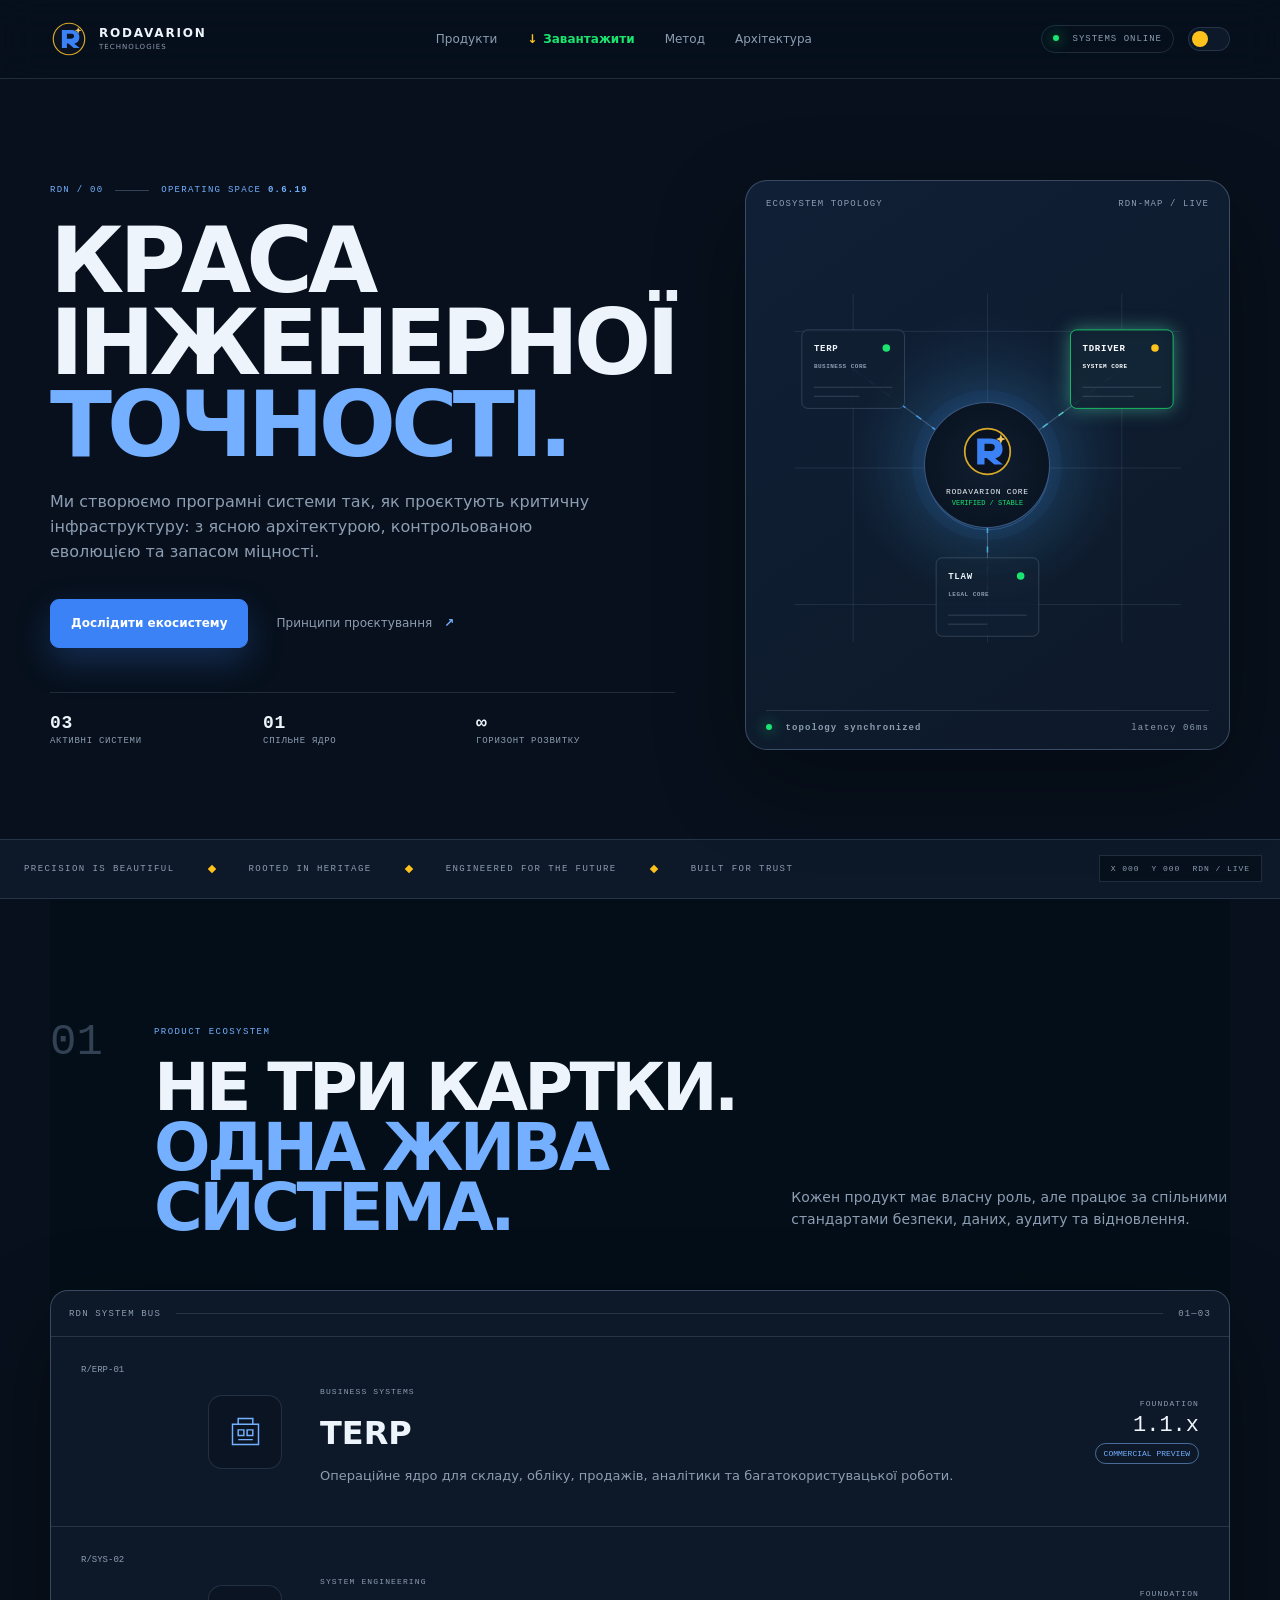
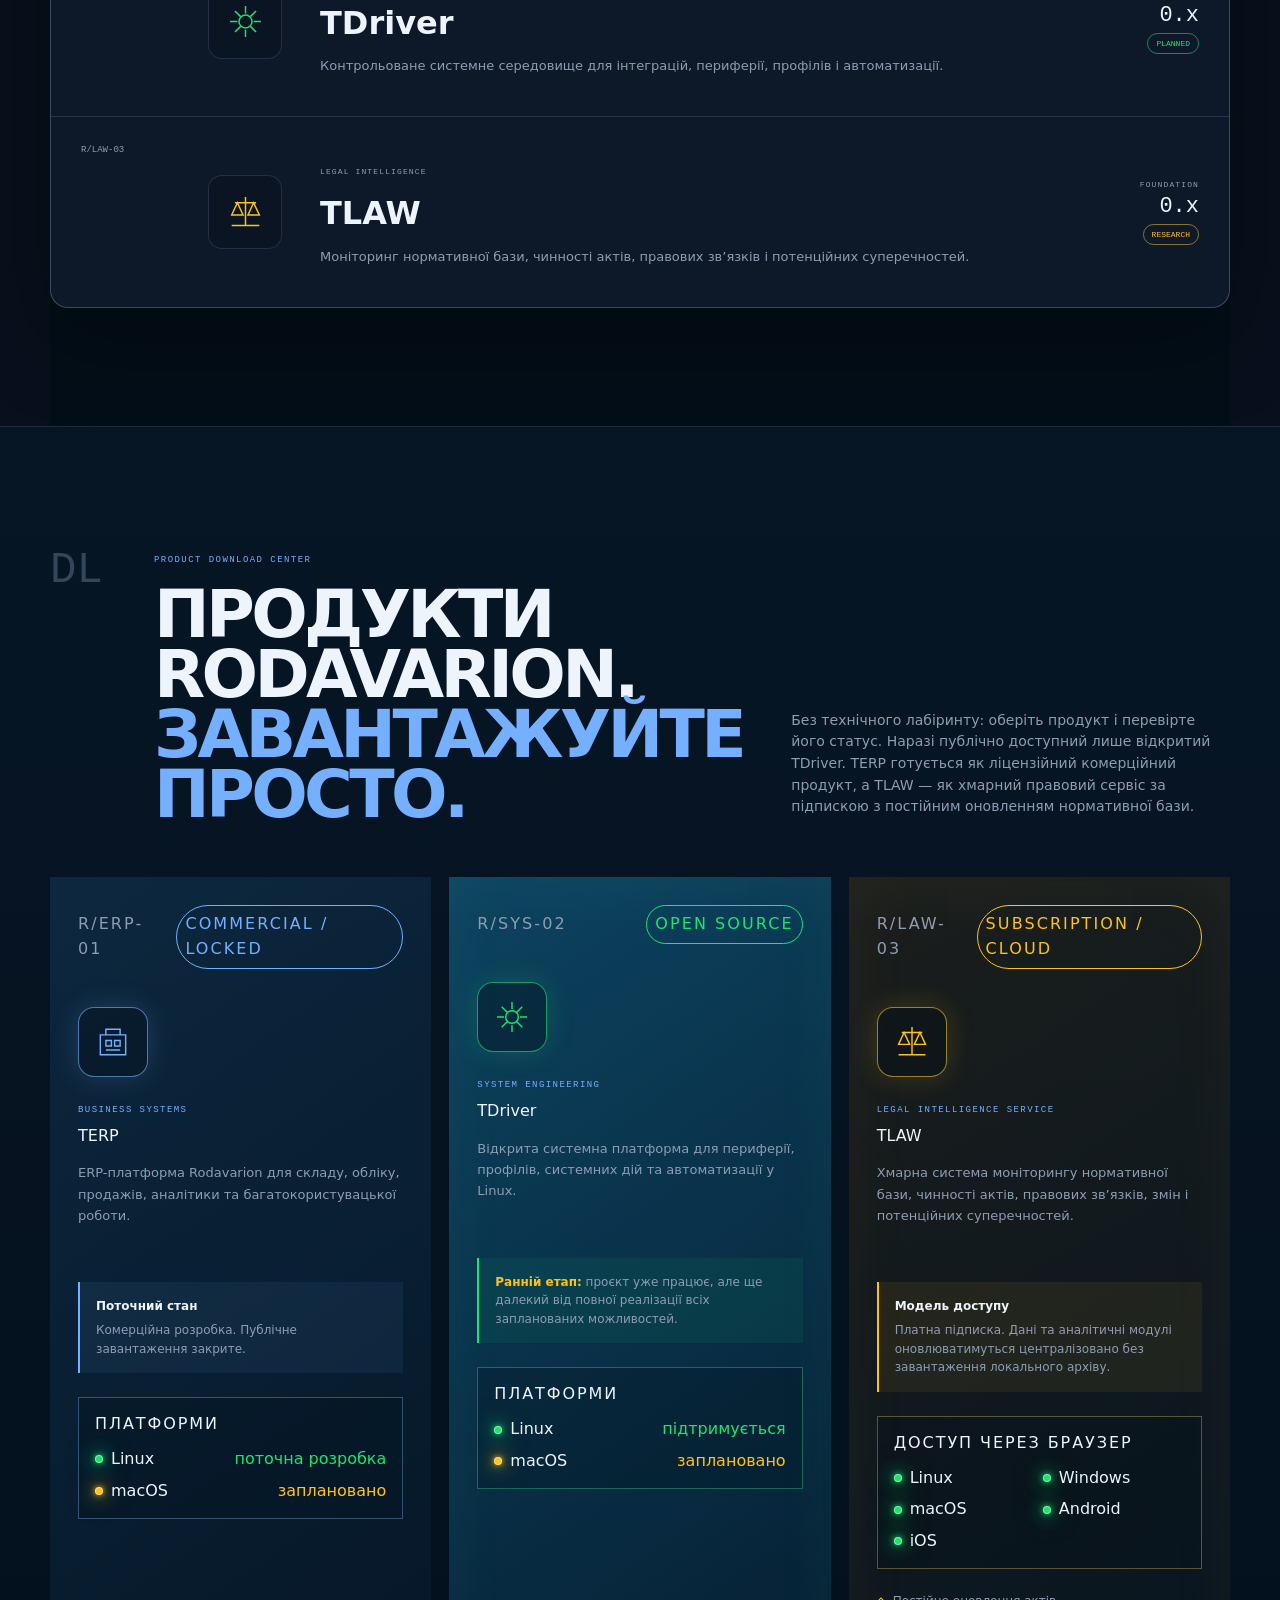
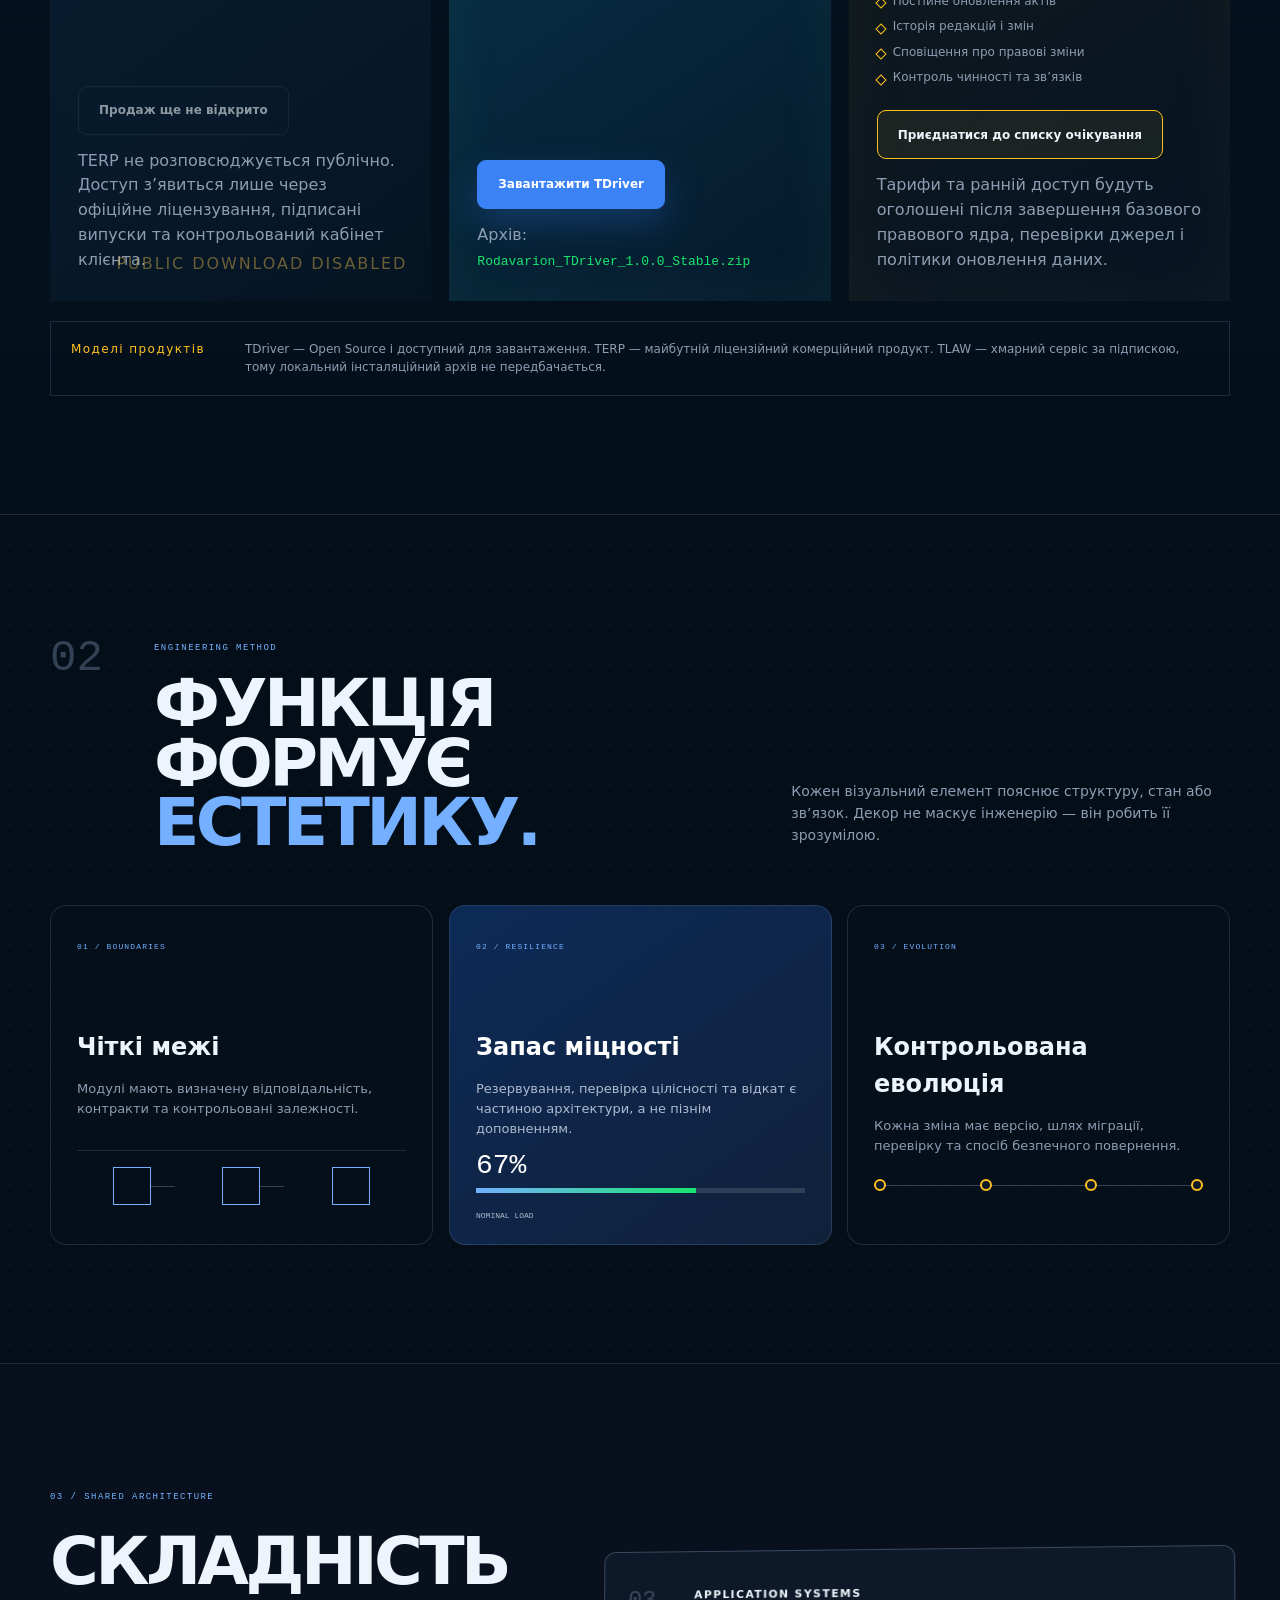
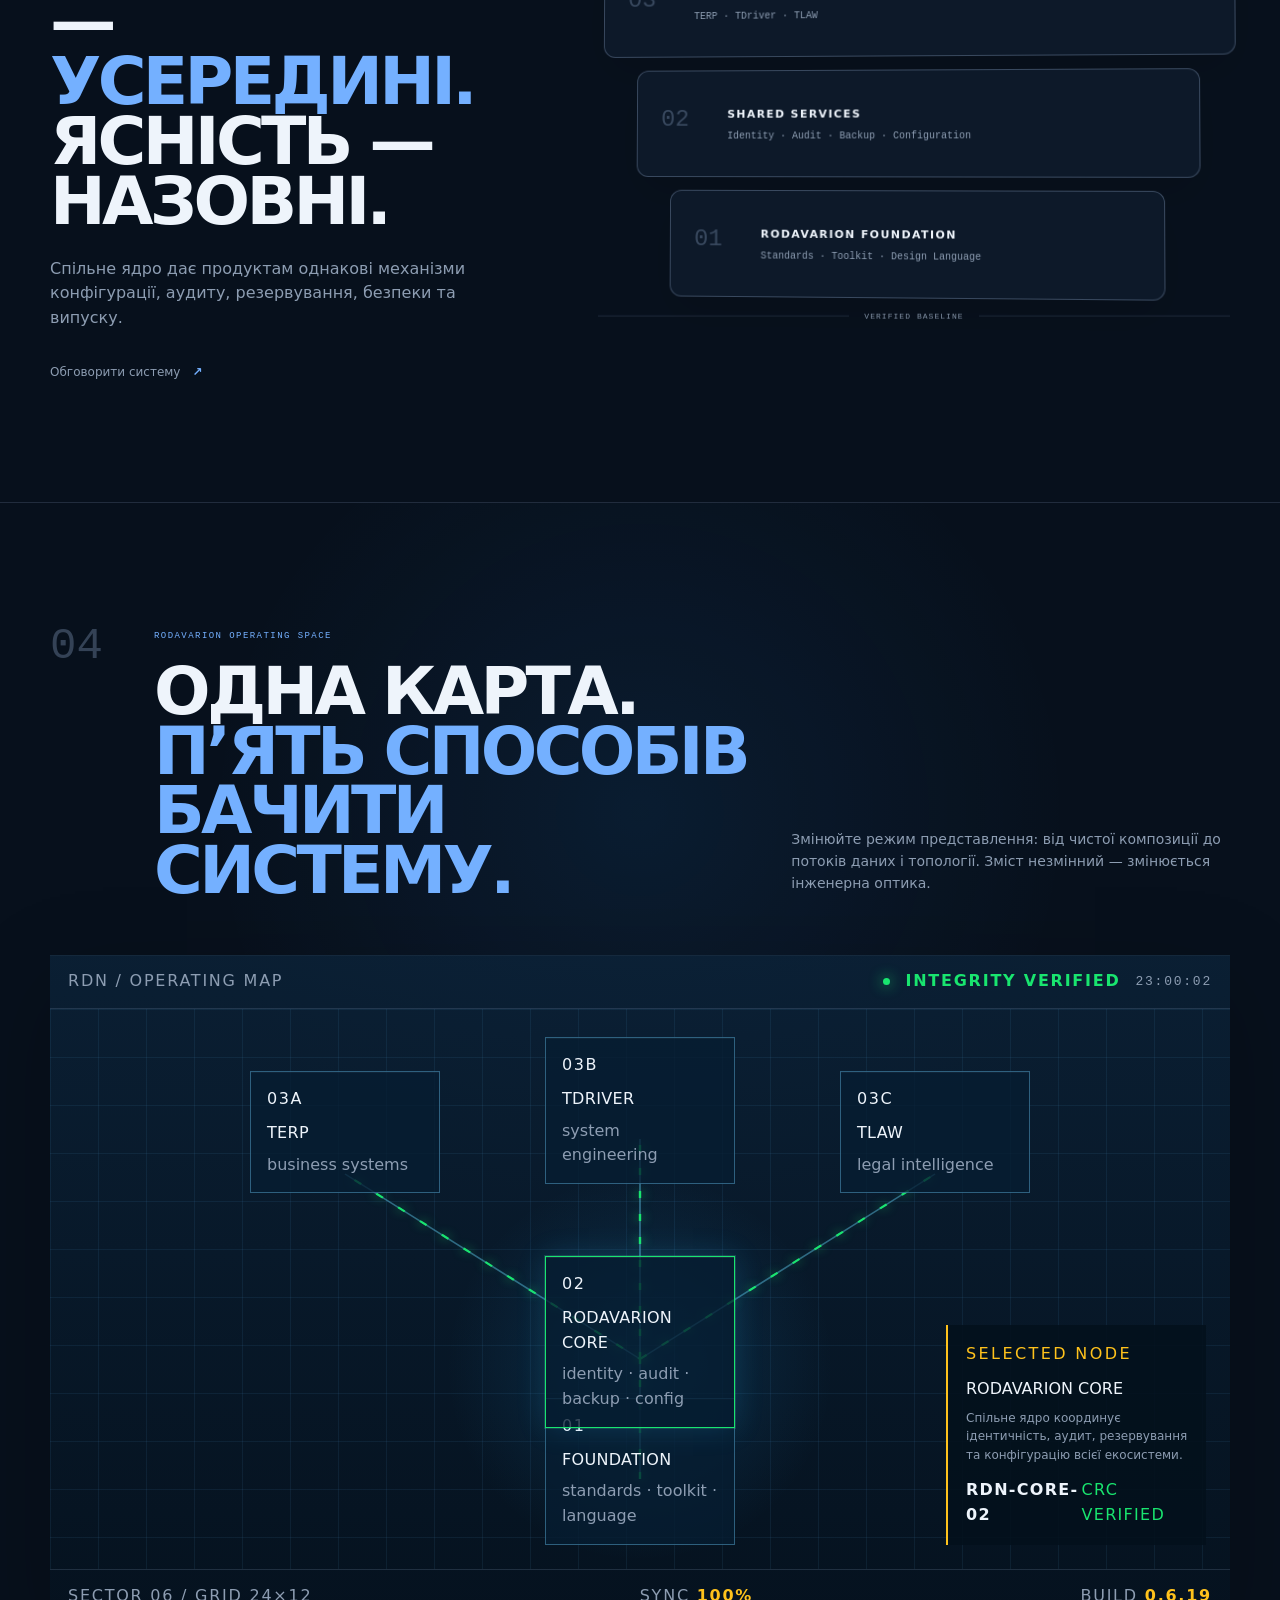
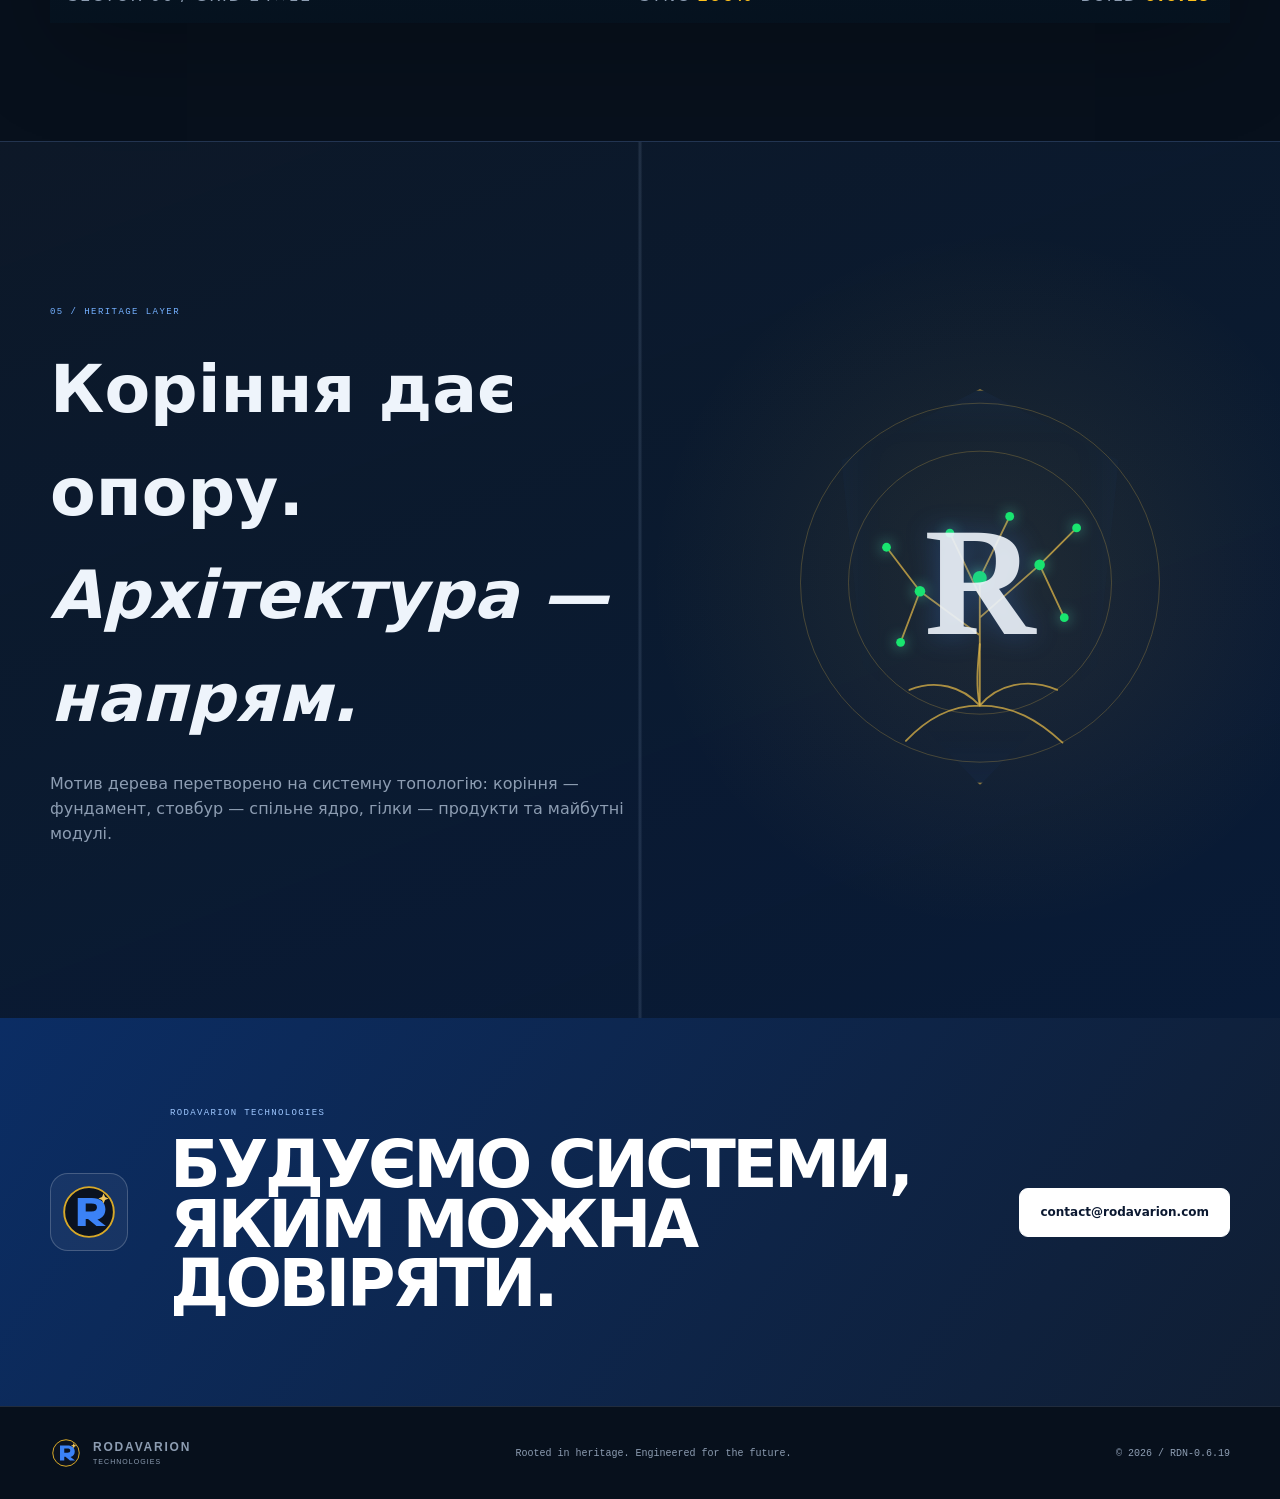
==== index.html @ 8b41ddfd "Website Foundation 0.6.19" ====
<!doctype html>
<html lang="uk" data-theme="dark" data-view="dataflow">
<head>
  <meta charset="utf-8">
  <meta name="viewport" content="width=device-width,initial-scale=1">
  <title>Rodavarion Technologies — краса інженерної точності</title>
  <meta name="description" content="Rodavarion Technologies проєктує довговічні програмні системи: TERP, TDriver і TLAW.">
  <meta name="theme-color" content="#07101c">
  <link rel="icon" type="image/svg+xml" href="/assets/brand/emblem.svg">
  <style>
    /* Критичний захист: сторінка не розсиплеться навіть до завантаження основного CSS. */
    html{background:#07101c;color:#eef4fb;font-family:system-ui,sans-serif}body{margin:0}.site-shell{width:min(1180px,calc(100% - 32px));margin:auto}img,svg{max-width:100%;height:auto}
  </style>
  <link rel="stylesheet" href="/assets/css/main.css?v=0.6.19">
</head>
<body>
<div class="boot-sequence" aria-hidden="true">
  <div class="boot-grid"></div>
  <div class="boot-core"><img src="/assets/brand/emblem.svg" alt=""><span>RODAVARION CORE</span><small>ASSEMBLING EXPERIENCE</small></div>
  <div class="boot-progress"><i></i></div>
  <div class="boot-log"><span>GRID</span><span>FOUNDATION</span><span>BUS</span><span>MODULES</span><span>VERIFIED</span></div>
</div>
<a class="skip" href="#content">До вмісту</a>
<div class="page-grid" aria-hidden="true"></div><canvas class="data-canvas" aria-hidden="true"></canvas><div class="coordinate-readout" aria-hidden="true"><span id="coord-x">X 000</span><span id="coord-y">Y 000</span><span>RDN / LIVE</span></div>
<div class="heritage-field" aria-hidden="true"><svg viewBox="0 0 1600 1200" preserveAspectRatio="xMidYMid slice"><g class="heritage-roots"><path d="M800 1080C760 980 700 920 620 860M800 1080C850 965 930 900 1040 840M800 1080C790 960 800 840 800 730M620 860C510 830 430 770 350 680M1040 840C1160 790 1240 720 1310 620M800 730C720 670 660 610 610 520M800 730C885 660 955 590 1010 490"/><path d="M610 520C520 480 440 405 390 315M610 520C600 430 620 350 680 270M1010 490C1080 430 1140 350 1180 255M1010 490C930 430 900 350 910 270"/></g><g class="heritage-nodes"><circle cx="800" cy="730" r="7"/><circle cx="620" cy="860" r="5"/><circle cx="1040" cy="840" r="5"/><circle cx="610" cy="520" r="5"/><circle cx="1010" cy="490" r="5"/><circle cx="390" cy="315" r="4"/><circle cx="680" cy="270" r="4"/><circle cx="1180" cy="255" r="4"/><circle cx="910" cy="270" r="4"/></g></svg></div>
<header class="topbar">
  <div class="site-shell nav-wrap">
    <a class="identity" href="#top" aria-label="Rodavarion Technologies">
      <img src="/assets/brand/emblem.svg" alt="">
      <span><b>RODAVARION</b><small>TECHNOLOGIES</small></span>
    </a>
    <nav aria-label="Основна навігація">
      <a href="#systems">Продукти</a><a class="nav-download" href="#downloads">Завантажити</a><a href="#method">Метод</a><a href="#architecture">Архітектура</a>
    </nav>
    <div class="nav-actions"><span class="status-pill"><i></i> SYSTEMS ONLINE</span><button class="theme-toggle" type="button" aria-label="Змінити тему"><span></span></button></div>
  </div>
</header>
<main id="content">
  <section class="hero site-shell" id="top">
    <div class="hero-copy reveal">
      <div class="kicker"><span>RDN / 00</span><i></i><span>OPERATING SPACE <b>0.6.19</b></span></div>
      <h1>Краса<br>інженерної<br><em>точності.</em></h1>
      <p>Ми створюємо програмні системи так, як проєктують критичну інфраструктуру: з ясною архітектурою, контрольованою еволюцією та запасом міцності.</p>
      <div class="hero-actions"><a class="btn btn-primary" href="#systems">Дослідити екосистему</a><a class="text-link" href="#method">Принципи проєктування <b>↗</b></a></div>
      <div class="hero-index"><span><b>03</b> активні системи</span><span><b>01</b> спільне ядро</span><span><b>∞</b> горизонт розвитку</span></div>
    </div>

    <div class="engineering-canvas reveal" aria-label="Інтерактивна схема екосистеми Rodavarion">
      <div class="canvas-head"><span>ECOSYSTEM TOPOLOGY</span><code>RDN-MAP / LIVE</code></div>
      <svg class="topology" viewBox="0 0 640 570" aria-hidden="true">
        <defs><linearGradient id="beam" x1="0" x2="1"><stop stop-color="#3b82f6"/><stop offset="1" stop-color="#55d6b0"/></linearGradient></defs>
        <g class="guides"><path d="M64 104H576M64 285H576M64 466H576M142 54V516M320 54V516M498 54V516"/></g>
        <g class="links"><path d="M320 285L142 154M320 285L498 154M320 285L320 456"/><path class="pulse" d="M142 154L320 285L498 154M320 285V456"/></g>
        <g class="module m-terp" data-system="TERP" transform="translate(74 102)"><rect width="136" height="104" rx="8"/><text x="16" y="28">TERP</text><text class="sub" x="16" y="50">BUSINESS CORE</text><circle cx="112" cy="24" r="5"/><path d="M16 76H120M16 88H76"/></g>
        <g class="module m-driver" data-system="TDRIVER" transform="translate(430 102)"><rect width="136" height="104" rx="8"/><text x="16" y="28">TDRIVER</text><text class="sub" x="16" y="50">SYSTEM CORE</text><circle cx="112" cy="24" r="5"/><path d="M16 76H120M16 88H84"/></g>
        <g class="module m-law" data-system="TLAW" transform="translate(252 404)"><rect width="136" height="104" rx="8"/><text x="16" y="28">TLAW</text><text class="sub" x="16" y="50">LEGAL CORE</text><circle cx="112" cy="24" r="5"/><path d="M16 76H120M16 88H68"/></g>
        <g class="core-ring" transform="translate(320 285)"><circle r="82"/><circle r="62"/><circle class="rotor" r="48" stroke-dasharray="7 10"/></g>
      </svg>
      <div class="canvas-core"><img src="/assets/brand/emblem.svg" alt=""><span>RODAVARION CORE</span><small>VERIFIED / STABLE</small></div>
      <div class="canvas-foot"><span><i></i> <b id="topology-state">topology synchronized</b></span><code id="latency-readout">latency 04ms</code></div><div class="signal-particles" aria-hidden="true"><i></i><i></i><i></i><i></i><i></i></div>
    </div>
  </section>

  <section class="marquee" aria-label="Принципи"><div><span>PRECISION IS BEAUTIFUL</span><i></i><span>ROOTED IN HERITAGE</span><i></i><span>ENGINEERED FOR THE FUTURE</span><i></i><span>BUILT FOR TRUST</span></div></section>

  <section class="systems site-shell section" id="systems">
    <div class="section-intro reveal"><div class="number">01</div><div><span class="label">PRODUCT ECOSYSTEM</span><h2>Не три картки.<br><em>Одна жива система.</em></h2></div><p>Кожен продукт має власну роль, але працює за спільними стандартами безпеки, даних, аудиту та відновлення.</p></div>
    <div class="system-board reveal">
      <div class="board-rail"><span>RDN SYSTEM BUS</span><i></i><code>01—03</code></div>
      <article class="system-row terp" data-system="TERP" data-target="#download-terp" tabindex="0" role="link" aria-label="Переглянути статус TERP"><div class="system-id">R/ERP-01</div><div class="system-icon"><svg viewBox="0 0 48 48"><path d="M8 15h32v25H8zM15 8h18v7H15zM15 22h7v7h-7zm11 0h7v7h-7zM15 34h18"/></svg></div><div class="system-copy"><span>BUSINESS SYSTEMS</span><h3>TERP</h3><p>Операційне ядро для складу, обліку, продажів, аналітики та багатокористувацької роботи.</p></div><div class="system-meta"><span>FOUNDATION</span><b>1.1.x</b><i>COMMERCIAL PREVIEW</i></div></article>
      <article class="system-row driver" data-system="TDRIVER" data-target="#download-tdriver" tabindex="0" role="link" aria-label="Відкрити сторінку завантаження TDriver"><div class="system-id">R/SYS-02</div><div class="system-icon"><svg viewBox="0 0 48 48"><circle cx="24" cy="24" r="8"/><path d="M24 5v9m0 20v9M5 24h9m20 0h9M11 11l7 7m12 12 7 7m0-26-7 7M18 30l-7 7"/></svg></div><div class="system-copy"><span>SYSTEM ENGINEERING</span><h3>TDriver</h3><p>Контрольоване системне середовище для інтеграцій, периферії, профілів і автоматизації.</p></div><div class="system-meta"><span>FOUNDATION</span><b>0.x</b><i>PLANNED</i></div></article>
      <article class="system-row law" data-system="TLAW" data-target="#download-tlaw" tabindex="0" role="link" aria-label="Відкрити інформацію про TLAW"><div class="system-id">R/LAW-03</div><div class="system-icon"><svg viewBox="0 0 48 48"><path d="M24 5v36M11 12h26M7 40h34M14 12 7 27h14zm20 0-7 15h14z"/></svg></div><div class="system-copy"><span>LEGAL INTELLIGENCE</span><h3>TLAW</h3><p>Моніторинг нормативної бази, чинності актів, правових зв’язків і потенційних суперечностей.</p></div><div class="system-meta"><span>FOUNDATION</span><b>0.x</b><i>RESEARCH</i></div></article>
    </div>
  </section>


  <section class="download-center section" id="downloads">
    <div class="site-shell">
      <div class="section-intro reveal"><div class="number">DL</div><div><span class="label">PRODUCT DOWNLOAD CENTER</span><h2>Продукти Rodavarion.<br><em>Завантажуйте просто.</em></h2></div><p>Без технічного лабіринту: оберіть продукт і перевірте його статус. Наразі публічно доступний лише відкритий TDriver. TERP готується як ліцензійний комерційний продукт, а TLAW — як хмарний правовий сервіс за підпискою з постійним оновленням нормативної бази.</p></div>
      <div class="download-grid">
        <article class="download-card terp-card reveal" id="download-terp">
          <div class="download-card-head"><span>R/ERP-01</span><i class="release-ready">COMMERCIAL / LOCKED</i></div>
          <div class="download-product-icon"><svg viewBox="0 0 48 48"><path d="M8 15h32v25H8zM15 8h18v7H15zM15 22h7v7h-7zm11 0h7v7h-7zM15 34h18"/></svg></div>
          <span class="label">BUSINESS SYSTEMS</span><h3>TERP</h3>
          <p>ERP-платформа Rodavarion для складу, обліку, продажів, аналітики та багатокористувацької роботи.</p>
          <div class="download-status"><b>Поточний стан</b><span>Комерційна розробка. Публічне завантаження закрите.</span></div>
          <div class="platform-matrix" aria-label="Платформи TERP"><b>Платформи</b><span class="platform-supported"><i></i>Linux <small>поточна розробка</small></span><span class="platform-planned"><i></i>macOS <small>заплановано</small></span></div>
          <button class="btn btn-secondary product-download is-disabled" type="button" disabled aria-disabled="true">Продаж ще не відкрито</button>
          <small>TERP не розповсюджується публічно. Доступ з’явиться лише через офіційне ліцензування, підписані випуски та контрольований кабінет клієнта.</small>
        </article>

        <article class="download-card driver-card featured reveal" id="download-tdriver">
          <div class="download-card-head"><span>R/SYS-02</span><i class="release-open">OPEN SOURCE</i></div>
          <div class="download-product-icon"><svg viewBox="0 0 48 48"><circle cx="24" cy="24" r="8"/><path d="M24 5v9m0 20v9M5 24h9m20 0h9M11 11l7 7m12 12 7 7m0-26-7 7M18 30l-7 7"/></svg></div>
          <span class="label">SYSTEM ENGINEERING</span><h3>TDriver</h3>
          <p>Відкрита системна платформа для периферії, профілів, системних дій та автоматизації у Linux.</p>
          <div class="download-warning"><strong>Ранній етап:</strong> проєкт уже працює, але ще далекий від повної реалізації всіх запланованих можливостей.</div>
          <div class="platform-matrix" aria-label="Платформи TDriver"><b>Платформи</b><span class="platform-supported"><i></i>Linux <small>підтримується</small></span><span class="platform-planned"><i></i>macOS <small>заплановано</small></span></div>
          <a class="btn btn-primary product-download" href="/downloads/Rodavarion_TDriver_1.0.0_Stable.zip" download>Завантажити TDriver</a>
          <small>Архів: <code>Rodavarion_TDriver_1.0.0_Stable.zip</code></small>
        </article>

        <article class="download-card law-card subscription-card reveal" id="download-tlaw">
          <div class="download-card-head"><span>R/LAW-03</span><i class="release-subscription">SUBSCRIPTION / CLOUD</i></div>
          <div class="download-product-icon"><svg viewBox="0 0 48 48"><path d="M24 5v36M11 12h26M7 40h34M14 12 7 27h14zm20 0-7 15h14z"/></svg></div>
          <span class="label">LEGAL INTELLIGENCE SERVICE</span><h3>TLAW</h3>
          <p>Хмарна система моніторингу нормативної бази, чинності актів, правових зв’язків, змін і потенційних суперечностей.</p>
          <div class="download-status"><b>Модель доступу</b><span>Платна підписка. Дані та аналітичні модулі оновлюватимуться централізовано без завантаження локального архіву.</span></div>
          <div class="platform-matrix platform-access" aria-label="Доступ до TLAW"><b>Доступ через браузер</b><span class="platform-supported"><i></i>Linux</span><span class="platform-supported"><i></i>Windows</span><span class="platform-supported"><i></i>macOS</span><span class="platform-supported"><i></i>Android</span><span class="platform-supported"><i></i>iOS</span></div>
          <div class="subscription-features"><span>Постійне оновлення актів</span><span>Історія редакцій і змін</span><span>Сповіщення про правові зміни</span><span>Контроль чинності та зв’язків</span></div>
          <a class="btn btn-secondary subscription-interest" href="mailto:contact@rodavarion.com?subject=TLAW%20Early%20Access">Приєднатися до списку очікування</a>
          <small>Тарифи та ранній доступ будуть оголошені після завершення базового правового ядра, перевірки джерел і політики оновлення даних.</small>
        </article>
      </div>
      <div class="download-footnote reveal"><b>Моделі продуктів</b><span>TDriver — Open Source і доступний для завантаження. TERP — майбутній ліцензійний комерційний продукт. TLAW — хмарний сервіс за підпискою, тому локальний інсталяційний архів не передбачається.</span></div>
    </div>
  </section>

  <section class="method section" id="method"><div class="site-shell">
    <div class="section-intro reveal"><div class="number">02</div><div><span class="label">ENGINEERING METHOD</span><h2>Функція формує<br><em>естетику.</em></h2></div><p>Кожен візуальний елемент пояснює структуру, стан або зв’язок. Декор не маскує інженерію — він робить її зрозумілою.</p></div>
    <div class="method-grid">
      <article class="method-card reveal"><span>01 / BOUNDARIES</span><h3>Чіткі межі</h3><p>Модулі мають визначену відповідальність, контракти та контрольовані залежності.</p><div class="mini-diagram boundaries"><i></i><i></i><i></i></div></article>
      <article class="method-card featured reveal"><span>02 / RESILIENCE</span><h3>Запас міцності</h3><p>Резервування, перевірка цілісності та відкат є частиною архітектури, а не пізнім доповненням.</p><div class="load-meter"><b>67%</b><span><i></i></span><small>NOMINAL LOAD</small></div></article>
      <article class="method-card reveal"><span>03 / EVOLUTION</span><h3>Контрольована еволюція</h3><p>Кожна зміна має версію, шлях міграції, перевірку та спосіб безпечного повернення.</p><div class="timeline"><i></i><i></i><i></i><i></i></div></article>
    </div>
  </div></section>

  <section class="architecture site-shell section" id="architecture">
    <div class="arch-copy reveal"><span class="label">03 / SHARED ARCHITECTURE</span><h2>Складність —<br><em>усередині.</em><br>Ясність — назовні.</h2><p>Спільне ядро дає продуктам однакові механізми конфігурації, аудиту, резервування, безпеки та випуску.</p><a class="text-link" href="#contact">Обговорити систему <b>↗</b></a></div>
    <div class="layer-stack reveal">
      <div class="layer l1"><span>03</span><b>APPLICATION SYSTEMS</b><small>TERP · TDriver · TLAW</small></div>
      <div class="layer l2"><span>02</span><b>SHARED SERVICES</b><small>Identity · Audit · Backup · Configuration</small></div>
      <div class="layer l3"><span>01</span><b>RODAVARION FOUNDATION</b><small>Standards · Toolkit · Design Language</small></div>
      <div class="foundation-line"><i></i><span>VERIFIED BASELINE</span><i></i></div>
    </div>
  </section>

  <section class="operating-space section" id="operating-space"><div class="site-shell">
    <div class="section-intro reveal"><div class="number">04</div><div><span class="label">RODAVARION OPERATING SPACE</span><h2>Одна карта.<br><em>П’ять способів бачити систему.</em></h2></div><p>Змінюйте режим представлення: від чистої композиції до потоків даних і топології. Зміст незмінний — змінюється інженерна оптика.</p></div>
    <div class="space-console reveal" data-active-system="CORE">
      <div class="console-head"><span>RDN / OPERATING MAP</span><div><i></i><b>INTEGRITY VERIFIED</b><code id="console-clock">00:00:00</code></div></div>
      <div class="space-map">
        <button class="space-node root-node" data-node="FOUNDATION"><span>01</span><b>FOUNDATION</b><small>standards · toolkit · language</small></button>
        <button class="space-node core-node is-selected" data-node="CORE"><span>02</span><b>RODAVARION CORE</b><small>identity · audit · backup · config</small></button>
        <button class="space-node product-node n-terp" data-node="TERP"><span>03A</span><b>TERP</b><small>business systems</small></button>
        <button class="space-node product-node n-driver" data-node="TDRIVER"><span>03B</span><b>TDRIVER</b><small>system engineering</small></button>
        <button class="space-node product-node n-law" data-node="TLAW"><span>03C</span><b>TLAW</b><small>legal intelligence</small></button>
        <svg class="space-links" viewBox="0 0 1000 560" preserveAspectRatio="none" aria-hidden="true"><path d="M500 470V350M500 350L250 165M500 350L500 130M500 350L750 165"/><path class="flow-line" d="M500 470V350L250 165M500 350L500 130M500 350L750 165"/></svg>
        <div class="map-inspector"><span>SELECTED NODE</span><h3 id="inspector-title">RODAVARION CORE</h3><p id="inspector-copy">Спільне ядро координує ідентичність, аудит, резервування та конфігурацію всієї екосистеми.</p><div><b id="inspector-code">RDN-CORE-02</b><i>CRC VERIFIED</i></div></div>
      </div>
      <div class="console-foot"><span>SECTOR 06 / GRID 24×12</span><span>SYNC <b id="sync-value">100%</b></span><span>BUILD <b>0.6.19</b></span></div>
    </div>
  </div></section>

  <section class="heritage-statement section"><div class="site-shell heritage-inner reveal"><div class="heritage-copy"><span class="label">05 / HERITAGE LAYER</span><h2>Коріння дає опору.<br><em>Архітектура — напрям.</em></h2><p>Мотив дерева перетворено на системну топологію: коріння — фундамент, стовбур — спільне ядро, гілки — продукти та майбутні модулі.</p></div><div class="heritage-emblem" aria-hidden="true"><div class="shield-outline"></div><svg viewBox="0 0 420 420"><g class="tree-lines"><path d="M210 350V205M210 270L142 220M210 250L278 190M210 225L176 154M210 205L244 135M142 220L104 170M142 220L120 278M278 190L320 148M278 190L306 250"/></g><g class="tree-nodes"><circle cx="210" cy="205" r="8"/><circle cx="142" cy="220" r="6"/><circle cx="278" cy="190" r="6"/><circle cx="176" cy="154" r="5"/><circle cx="244" cy="135" r="5"/><circle cx="104" cy="170" r="5"/><circle cx="320" cy="148" r="5"/><circle cx="120" cy="278" r="5"/><circle cx="306" cy="250" r="5"/></g><g class="tree-roots"><path d="M210 350C190 328 160 320 130 332M210 350C230 326 264 318 298 332M210 350C205 325 208 302 210 280M210 350C176 350 150 365 126 390M210 350C248 350 276 366 304 392"/></g></svg><div class="heritage-r">R</div></div></div></section>

  <section class="contact" id="contact"><div class="site-shell contact-inner reveal">
    <div class="contact-mark"><img src="/assets/brand/emblem.svg" alt=""></div>
    <div><span>RODAVARION TECHNOLOGIES</span><h2>Будуємо системи,<br>яким можна довіряти.</h2></div>
    <a class="btn btn-light" href="mailto:contact@rodavarion.com">contact@rodavarion.com</a>
  </div></section>
</main>
<footer><div class="site-shell footer-inner"><div class="identity"><img src="/assets/brand/emblem.svg" alt=""><span><b>RODAVARION</b><small>TECHNOLOGIES</small></span></div><p>Rooted in heritage. Engineered for the future.</p><span>© 2026 / RDN-0.6.19</span></div></footer>
  <script defer src="/assets/js/main.js?v=0.6.19"></script>
</body>
</html>
---- assets/css/main.css ----
:root{--bg:#07101c;--bg2:#0a1422;--surface:#0d1929;--surface2:#111f31;--text:#eef4fb;--muted:#8d9db2;--line:rgba(150,174,207,.18);--line2:rgba(150,174,207,.32);--blue:#3b82f6;--blue2:#74b0ff;--gold:#ffc21c;--mint:#19e56f;--danger:#ff8b79;--shadow:0 30px 90px rgba(0,0,0,.33);--shell:min(1180px,calc(100% - 40px));--radius:18px;color-scheme:dark;font-family:Inter,Manrope,ui-sans-serif,system-ui,-apple-system,"Segoe UI",sans-serif}
html[data-theme=light]{--bg:#f3f6fa;--bg2:#eaf0f6;--surface:#fff;--surface2:#eef3f8;--text:#0b1524;--muted:#5e6d80;--line:rgba(23,48,80,.14);--line2:rgba(23,48,80,.28);--shadow:0 28px 80px rgba(30,52,80,.14);color-scheme:light}
*{box-sizing:border-box}html{scroll-behavior:smooth}body{margin:0;background:var(--bg);color:var(--text);line-height:1.55;overflow-x:hidden}a{color:inherit;text-decoration:none}button{font:inherit}.site-shell{width:var(--shell);margin-inline:auto}.skip{position:fixed;left:14px;top:-70px;z-index:1000;background:var(--gold);color:#111;padding:10px 14px;border-radius:8px}.skip:focus{top:14px}.page-grid{position:fixed;inset:0;z-index:-2;pointer-events:none;background-image:linear-gradient(var(--line) 1px,transparent 1px),linear-gradient(90deg,var(--line) 1px,transparent 1px);background-size:64px 64px;opacity:.16;mask-image:linear-gradient(to bottom,#000 0%,transparent 88%)}body:after{content:"";position:fixed;z-index:-1;width:760px;height:760px;right:-280px;top:-300px;border-radius:50%;background:radial-gradient(circle,rgba(59,130,246,.19),transparent 66%);pointer-events:none}
.topbar{position:sticky;top:0;z-index:50;border-bottom:1px solid var(--line);background:color-mix(in srgb,var(--bg) 82%,transparent);backdrop-filter:blur(18px)}.nav-wrap{height:78px;display:flex;align-items:center;justify-content:space-between;gap:24px}.identity{display:flex;align-items:center;gap:11px}.identity img{width:38px;height:38px}.identity b,.identity small{display:block;line-height:1;letter-spacing:.15em}.identity b{font-size:12px}.identity small{font-size:7px;color:var(--muted);margin-top:5px}.nav-wrap nav{display:flex;gap:30px;font-size:12px;color:var(--muted)}.nav-wrap nav a{position:relative}.nav-wrap nav a:after{content:"";position:absolute;left:0;right:100%;bottom:-8px;height:1px;background:var(--blue2);transition:.2s}.nav-wrap nav a:hover{color:var(--text)}.nav-wrap nav a:hover:after{right:0}.nav-actions{display:flex;align-items:center;gap:14px}.status-pill{font:9px ui-monospace,monospace;letter-spacing:.11em;color:var(--muted);border:1px solid var(--line);padding:8px 11px;border-radius:999px}.status-pill i,.canvas-foot i{display:inline-block;width:6px;height:6px;border-radius:50%;background:var(--mint);box-shadow:0 0 14px var(--mint);margin-right:7px}.theme-toggle{width:42px;height:24px;border:1px solid var(--line);border-radius:99px;background:var(--surface);padding:3px;cursor:pointer}.theme-toggle span{display:block;width:16px;height:16px;border-radius:50%;background:var(--gold);transition:.25s}html[data-theme=light] .theme-toggle span{transform:translateX(18px);background:var(--blue)}
.hero{min-height:760px;display:grid;grid-template-columns:.9fr 1.1fr;gap:70px;align-items:center;padding:88px 0 76px}.kicker{display:flex;align-items:center;gap:12px;font:9px ui-monospace,monospace;letter-spacing:.14em;color:var(--blue2)}.kicker i{width:34px;height:1px;background:var(--line2)}.hero h1,.section-intro h2,.arch-copy h2,.contact h2{font-family:"Arial Narrow",Inter,system-ui,sans-serif;text-transform:uppercase;font-weight:800;letter-spacing:-.055em;line-height:.9;margin:25px 0}.hero h1{font-size:clamp(58px,7.1vw,96px)}.hero h1 em,.section-intro h2 em,.arch-copy h2 em{font-style:normal;color:var(--blue2)}.hero-copy>p{font-size:16px;color:var(--muted);max-width:570px}.hero-actions{display:flex;align-items:center;gap:28px;margin:34px 0 44px}.btn{display:inline-flex;min-height:49px;align-items:center;justify-content:center;padding:0 20px;border-radius:9px;font-size:12px;font-weight:750;border:1px solid var(--line);transition:.2s}.btn:hover{transform:translateY(-2px)}.btn-primary{background:var(--blue);border-color:var(--blue);color:#fff;box-shadow:0 14px 35px rgba(59,130,246,.25)}.text-link{font-size:12px;color:var(--muted)}.text-link b{color:var(--blue2);margin-left:8px}.text-link:hover{color:var(--text)}.hero-index{display:grid;grid-template-columns:repeat(3,1fr);border-top:1px solid var(--line);padding-top:20px;gap:14px}.hero-index span{font:9px ui-monospace,monospace;letter-spacing:.08em;color:var(--muted);text-transform:uppercase}.hero-index b{display:block;color:var(--text);font-size:18px;margin-bottom:3px}
.engineering-canvas{height:570px;position:relative;border:1px solid var(--line2);border-radius:22px;background:linear-gradient(145deg,color-mix(in srgb,var(--surface) 94%,var(--blue) 6%),var(--surface));overflow:hidden;box-shadow:var(--shadow)}.engineering-canvas:before{content:"";position:absolute;inset:0;background:radial-gradient(circle at 50% 48%,rgba(59,130,246,.14),transparent 38%)}.canvas-head,.canvas-foot{position:absolute;z-index:4;left:20px;right:20px;display:flex;justify-content:space-between;align-items:center;font:9px ui-monospace,monospace;letter-spacing:.12em;color:var(--muted)}.canvas-head{top:18px}.canvas-foot{bottom:16px;border-top:1px solid var(--line);padding-top:12px}.topology{position:absolute;inset:42px 0 36px;width:100%;height:calc(100% - 78px)}.guides{fill:none;stroke:var(--line);stroke-width:1}.links{fill:none;stroke:var(--line2);stroke-width:1.5}.links .pulse{stroke:url(#beam);stroke-width:2;stroke-dasharray:8 18;animation:dash 9s linear infinite}.module rect{fill:color-mix(in srgb,var(--surface2) 92%,transparent);stroke:var(--line2)}.module text{fill:var(--text);font:bold 12px ui-monospace,monospace;letter-spacing:.08em}.module .sub{fill:var(--muted);font-size:8px}.module circle{fill:var(--mint)}.module path{fill:none;stroke:var(--line2)}.core-ring circle{fill:none;stroke:rgba(116,176,255,.35)}.core-ring .rotor{stroke:var(--blue2);animation:spin 18s linear infinite;transform-origin:center}.canvas-core{position:absolute;z-index:3;left:50%;top:50%;transform:translate(-50%,-50%);width:126px;height:126px;border:1px solid rgba(116,176,255,.44);border-radius:50%;display:flex;flex-direction:column;align-items:center;justify-content:center;background:radial-gradient(circle,var(--surface2),var(--bg));box-shadow:0 0 0 12px rgba(59,130,246,.05),0 0 60px rgba(59,130,246,.2)}.canvas-core img{width:55px;height:55px}.canvas-core span{font:8px ui-monospace,monospace;letter-spacing:.09em;margin-top:8px}.canvas-core small{font:7px ui-monospace,monospace;color:var(--mint);margin-top:3px}@keyframes dash{to{stroke-dashoffset:-260}}@keyframes spin{to{transform:rotate(360deg)}}
.marquee{border-block:1px solid var(--line);background:var(--surface);overflow:hidden}.marquee>div{min-width:max-content;height:58px;display:flex;align-items:center;gap:34px;padding-inline:24px;font:9px ui-monospace,monospace;letter-spacing:.16em;color:var(--muted);animation:flow 28s linear infinite}.marquee i{width:6px;height:6px;background:var(--gold);transform:rotate(45deg)}@keyframes flow{to{transform:translateX(-25%)}}
.section{padding:118px 0}.section-intro{display:grid;grid-template-columns:70px 1.1fr .8fr;gap:34px;align-items:end;margin-bottom:52px}.number{font:44px ui-monospace,monospace;color:var(--line2);align-self:start}.label{font:9px ui-monospace,monospace;letter-spacing:.16em;color:var(--blue2)}.section-intro h2,.arch-copy h2,.contact h2{font-size:clamp(44px,5.2vw,68px)}.section-intro h2{margin:16px 0 0}.section-intro>p{margin:0 0 7px;color:var(--muted);font-size:14px}
.system-board{border:1px solid var(--line2);border-radius:18px;overflow:hidden;background:var(--surface);box-shadow:var(--shadow)}.board-rail{height:46px;padding:0 18px;display:flex;align-items:center;gap:15px;border-bottom:1px solid var(--line);font:9px ui-monospace,monospace;color:var(--muted);letter-spacing:.13em}.board-rail i{height:1px;flex:1;background:var(--line)}.system-row{min-height:190px;display:grid;grid-template-columns:105px 90px 1fr 150px;gap:22px;align-items:center;padding:28px 30px;border-bottom:1px solid var(--line);position:relative;transition:.25s}.system-row:last-child{border-bottom:0}.system-row:before{content:"";position:absolute;left:0;top:0;bottom:0;width:3px;background:var(--accent);transform:scaleY(0);transition:.25s}.system-row:hover{background:color-mix(in srgb,var(--surface2) 68%,transparent)}.system-row:hover:before{transform:scaleY(1)}.terp{--accent:var(--blue2)}.driver{--accent:var(--mint)}.law{--accent:var(--gold)}.system-id{font:9px ui-monospace,monospace;color:var(--muted);align-self:start}.system-icon{width:74px;height:74px;display:grid;place-items:center;border:1px solid var(--line);border-radius:14px;background:var(--bg2)}.system-icon svg{width:39px;height:39px;fill:none;stroke:var(--accent);stroke-width:1.8}.system-copy span,.system-meta span{font:8px ui-monospace,monospace;letter-spacing:.14em;color:var(--muted)}.system-copy h3{font-size:32px;margin:7px 0 8px}.system-copy p{margin:0;color:var(--muted);font-size:13px;max-width:650px}.system-meta{display:grid;justify-items:end;gap:5px}.system-meta b{font:22px ui-monospace,monospace}.system-meta i{font:8px ui-monospace,monospace;color:var(--accent);font-style:normal;border:1px solid color-mix(in srgb,var(--accent) 45%,var(--line));padding:5px 8px;border-radius:999px}
.method{background:var(--surface);border-block:1px solid var(--line);position:relative}.method:before{content:"";position:absolute;inset:0;background-image:radial-gradient(var(--line2) .8px,transparent .8px);background-size:20px 20px;opacity:.17}.method .site-shell{position:relative}.method-grid{display:grid;grid-template-columns:repeat(3,1fr);gap:16px}.method-card{min-height:340px;padding:26px;border:1px solid var(--line);border-radius:16px;background:color-mix(in srgb,var(--bg) 82%,transparent);position:relative;overflow:hidden}.method-card.featured{background:linear-gradient(145deg,#0d2a57,#10213a);color:#fff}.method-card>span{font:8px ui-monospace,monospace;color:var(--blue2);letter-spacing:.14em}.method-card h3{font-size:24px;margin:72px 0 12px}.method-card p{font-size:13px;color:var(--muted)}.featured p{color:#aebbd0}.mini-diagram,.load-meter,.timeline{position:absolute;left:26px;right:26px;bottom:24px;height:70px}.boundaries{display:flex;align-items:center;justify-content:space-around;border-top:1px solid var(--line)}.boundaries i{width:38px;height:38px;border:1px solid var(--blue2);position:relative}.boundaries i:after{content:"";position:absolute;right:-25px;top:50%;width:24px;height:1px;background:var(--line2)}.boundaries i:last-child:after{display:none}.load-meter b{font:28px ui-monospace,monospace}.load-meter span{display:block;height:5px;background:rgba(255,255,255,.13);margin:7px 0 8px}.load-meter span i{display:block;width:67%;height:100%;background:linear-gradient(90deg,var(--blue2),var(--mint))}.load-meter small{font:8px ui-monospace,monospace;color:#aebbd0}.timeline{display:flex;align-items:center;justify-content:space-between}.timeline:before{content:"";position:absolute;left:0;right:0;height:1px;background:var(--line2)}.timeline i{z-index:1;width:12px;height:12px;border-radius:50%;background:var(--surface);border:2px solid var(--gold)}
.architecture{display:grid;grid-template-columns:.75fr 1.25fr;gap:90px;align-items:center}.arch-copy>p{color:var(--muted);max-width:480px;margin-bottom:28px}.layer-stack{display:grid;gap:13px;perspective:900px}.layer{min-height:108px;padding:20px 24px;border:1px solid var(--line2);border-radius:12px;background:var(--surface);display:grid;grid-template-columns:50px 1fr;align-content:center;column-gap:18px;box-shadow:0 18px 45px rgba(0,0,0,.12);transform:rotateX(1deg) rotateY(-3deg);transition:.25s}.layer:hover{transform:translateX(-8px) rotateX(0) rotateY(0);border-color:rgba(116,176,255,.45)}.layer span{grid-row:1/3;font:24px ui-monospace,monospace;color:var(--line2)}.layer b{font-size:11px;letter-spacing:.13em}.layer small{font:10px ui-monospace,monospace;color:var(--muted);margin-top:7px}.l2{margin-inline:34px}.l3{margin-inline:68px}.foundation-line{display:flex;align-items:center;gap:15px;font:8px ui-monospace,monospace;color:var(--muted);letter-spacing:.13em}.foundation-line i{height:1px;flex:1;background:var(--line)}
.contact{padding:80px 0;background:linear-gradient(125deg,#0b2d64,#101e33);color:#fff}.contact-inner{display:grid;grid-template-columns:88px 1fr auto;gap:32px;align-items:center}.contact-mark{width:78px;height:78px;display:grid;place-items:center;border:1px solid rgba(255,255,255,.2);border-radius:18px;background:rgba(255,255,255,.05)}.contact-mark img{width:60px}.contact span{font:9px ui-monospace,monospace;letter-spacing:.15em;color:#9ec7ff}.contact h2{margin:12px 0}.btn-light{background:#fff;color:#0b1830;border-color:#fff}footer{border-top:1px solid var(--line);padding:30px 0}.footer-inner{display:flex;align-items:center;justify-content:space-between;color:var(--muted);font:10px ui-monospace,monospace}.footer-inner .identity{font-family:Inter,sans-serif}.footer-inner .identity img{width:32px;height:32px}
.reveal{opacity:0;transform:translateY(22px);transition:opacity .7s ease,transform .7s ease}.reveal.visible{opacity:1;transform:none}.css-check{display:none}
@media(prefers-reduced-motion:reduce){*{scroll-behavior:auto!important;animation:none!important;transition:none!important}.reveal{opacity:1;transform:none}}
@media(max-width:960px){.nav-wrap nav,.status-pill{display:none}.hero{grid-template-columns:1fr;gap:50px}.engineering-canvas{height:530px}.section-intro{grid-template-columns:56px 1fr}.section-intro>p{grid-column:2}.system-row{grid-template-columns:80px 75px 1fr}.system-meta{grid-column:3;justify-items:start;grid-auto-flow:column;justify-content:start;align-items:center;margin-top:-6px}.method-grid{grid-template-columns:1fr}.method-card{min-height:280px}.architecture{grid-template-columns:1fr;gap:45px}.contact-inner{grid-template-columns:70px 1fr}.contact-inner .btn{grid-column:2;justify-self:start}.footer-inner{gap:18px;flex-wrap:wrap}}
@media(max-width:620px){:root{--shell:min(100% - 26px,1180px)}.nav-wrap{height:68px}.identity img{width:34px;height:34px}.nav-actions{gap:7px}.hero{padding:58px 0;min-height:auto}.hero h1{font-size:51px}.hero-actions{align-items:flex-start;flex-direction:column;gap:17px}.hero-index{gap:8px}.engineering-canvas{height:410px;border-radius:16px}.topology{inset:46px -80px 36px;width:calc(100% + 160px)}.canvas-core{width:100px;height:100px}.canvas-core img{width:44px}.canvas-head code,.canvas-foot code{display:none}.section{padding:84px 0}.section-intro{grid-template-columns:1fr;gap:10px}.number{font-size:30px}.section-intro>p{grid-column:1}.section-intro h2,.arch-copy h2,.contact h2{font-size:42px}.system-row{grid-template-columns:1fr;gap:14px;padding:22px}.system-id{position:absolute;right:20px;top:20px}.system-icon{width:62px;height:62px}.system-copy h3{font-size:28px}.system-meta{grid-column:1;margin:0}.l2,.l3{margin-inline:0}.layer{transform:none}.contact-inner{grid-template-columns:1fr}.contact-inner .btn{grid-column:1}.footer-inner{display:grid}.footer-inner p{display:none}.marquee>div{animation:none}.hero-index span{font-size:8px}}

/* 0.4.0 Interactive Heritage Layer */
.heritage-field{position:fixed;inset:0;z-index:-1;pointer-events:none;overflow:hidden;opacity:.16;mix-blend-mode:screen}.heritage-field svg{width:100%;height:100%}.heritage-roots path{fill:none;stroke:rgba(228,185,73,.32);stroke-width:1.2;stroke-dasharray:5 13}.heritage-nodes circle{fill:var(--gold);filter:drop-shadow(0 0 7px rgba(228,185,73,.65))}.heritage-field:after{content:"";position:absolute;inset:0;background:radial-gradient(circle at 50% 45%,transparent 0 28%,var(--bg) 78%)}
.engineering-canvas{isolation:isolate}.engineering-canvas:after{content:"";position:absolute;inset:-20%;background:radial-gradient(circle at var(--mx,50%) var(--my,50%),rgba(85,214,176,.13),transparent 26%);pointer-events:none;transition:background-position .25s}.signal-particles{position:absolute;inset:0;pointer-events:none}.signal-particles i{position:absolute;width:4px;height:4px;border-radius:50%;background:var(--mint);box-shadow:0 0 12px var(--mint);opacity:0;animation:signalTravel 5.8s linear infinite}.signal-particles i:nth-child(1){left:25%;top:31%;animation-delay:0s}.signal-particles i:nth-child(2){right:25%;top:31%;animation-delay:1.2s}.signal-particles i:nth-child(3){left:49.8%;top:72%;animation-delay:2.4s}.signal-particles i:nth-child(4){left:35%;top:47%;animation-delay:3.6s}.signal-particles i:nth-child(5){right:35%;top:47%;animation-delay:4.8s}@keyframes signalTravel{0%{opacity:0;transform:scale(.4)}12%{opacity:1}50%{transform:translateY(28px) scale(1)}88%{opacity:1}100%{opacity:0;transform:translateY(60px) scale(.4)}}
.module{cursor:default}.module rect,.module circle,.module path,.module text{transition:.25s ease}.module.is-active rect{stroke:var(--mint);filter:drop-shadow(0 0 12px rgba(85,214,176,.55))}.module.is-active circle{fill:var(--gold)}.module.is-active text{fill:#fff}.core-ring{transform-box:fill-box;transform-origin:center}.core-ring.is-active{filter:drop-shadow(0 0 18px rgba(59,130,246,.7))}.status-pill i{animation:statusPulse 2.2s ease-in-out infinite}@keyframes statusPulse{50%{box-shadow:0 0 0 7px rgba(85,214,176,0)}}
.heritage-statement{position:relative;overflow:hidden;border-top:1px solid var(--line);background:linear-gradient(160deg,color-mix(in srgb,var(--surface) 92%,transparent),color-mix(in srgb,#0b2d64 38%,var(--bg)))}.heritage-statement:before{content:"";position:absolute;inset:0;background:radial-gradient(circle at 78% 50%,rgba(228,185,73,.1),transparent 32%),linear-gradient(90deg,transparent 0 49.8%,var(--line) 50%,transparent 50.2%);pointer-events:none}.heritage-inner{display:grid;grid-template-columns:1fr .85fr;gap:90px;align-items:center;min-height:640px}.heritage-copy h2{font-size:clamp(44px,5.2vw,72px);margin:16px 0 22px}.heritage-copy p{max-width:620px;color:var(--muted)}.heritage-emblem{width:min(440px,90vw);aspect-ratio:1;position:relative;margin:auto;display:grid;place-items:center}.heritage-emblem:before,.heritage-emblem:after{content:"";position:absolute;border-radius:50%;border:1px solid rgba(228,185,73,.25);inset:9%;animation:heritageOrbit 22s linear infinite}.heritage-emblem:after{inset:20%;animation-direction:reverse;animation-duration:15s}.shield-outline{position:absolute;inset:6% 15% 4%;border:2px solid rgba(228,185,73,.58);clip-path:polygon(50% 0,95% 18%,88% 70%,50% 100%,12% 70%,5% 18%);box-shadow:inset 0 0 60px rgba(59,130,246,.1),0 0 35px rgba(228,185,73,.08)}.heritage-emblem svg{position:absolute;inset:8%;width:84%;height:84%}.tree-lines path,.tree-roots path{fill:none;stroke:url(#treeGradient);stroke:rgba(228,185,73,.72);stroke-width:2.1;stroke-linecap:round}.tree-nodes circle{fill:var(--mint);filter:drop-shadow(0 0 8px rgba(85,214,176,.8))}.heritage-r{position:relative;z-index:2;font:700 clamp(88px,12vw,168px)/1 Georgia,serif;color:rgba(238,244,251,.9);text-shadow:0 0 28px rgba(59,130,246,.3)}@keyframes heritageOrbit{to{transform:rotate(360deg)}}
.system-row{cursor:pointer}.system-row.is-active{background:linear-gradient(90deg,color-mix(in srgb,var(--accent) 14%,transparent),transparent 65%)}.system-row.is-active:before{transform:scaleY(1)}.system-row.is-active .system-icon{box-shadow:0 0 28px color-mix(in srgb,var(--accent) 30%,transparent);border-color:color-mix(in srgb,var(--accent) 55%,var(--line))}.system-row.is-active .system-meta i{background:color-mix(in srgb,var(--accent) 12%,transparent)}
@media(max-width:960px){.heritage-inner{grid-template-columns:1fr;gap:30px;min-height:auto}.heritage-emblem{width:min(390px,82vw)}}
@media(max-width:620px){.heritage-field{opacity:.09}.heritage-statement{padding-block:82px}.heritage-copy h2{font-size:42px}.signal-particles{display:none}}


/* 0.5.0 Experience Edition */
body{overflow-x:hidden}.boot-sequence{position:fixed;inset:0;z-index:9999;display:grid;place-items:center;background:#06101d;color:#eef4fb;transition:opacity .7s ease,visibility .7s ease}.boot-sequence.is-complete{opacity:0;visibility:hidden}.boot-grid{position:absolute;inset:0;background-image:linear-gradient(rgba(93,183,255,.08) 1px,transparent 1px),linear-gradient(90deg,rgba(93,183,255,.08) 1px,transparent 1px);background-size:42px 42px;mask-image:radial-gradient(circle at center,#000 0 35%,transparent 78%);animation:bootGrid 2.6s ease both}.boot-core{display:grid;place-items:center;gap:10px;position:relative;z-index:2;letter-spacing:.18em;font:700 11px ui-monospace,monospace}.boot-core img{width:88px;filter:drop-shadow(0 0 28px rgba(59,130,246,.55));animation:bootCore 2.2s ease both}.boot-core small{font-size:8px;color:#74e2c0}.boot-progress{position:absolute;left:50%;bottom:22%;width:min(360px,62vw);height:2px;transform:translateX(-50%);background:rgba(255,255,255,.12);overflow:hidden}.boot-progress i{display:block;width:100%;height:100%;background:linear-gradient(90deg,#3b82f6,#55d6b0,#e4b949);transform-origin:left;animation:bootProgress 2.45s cubic-bezier(.2,.8,.2,1) both}.boot-log{position:absolute;bottom:15%;display:flex;gap:22px;font:8px ui-monospace,monospace;letter-spacing:.16em;color:rgba(238,244,251,.45)}.boot-log span{animation:bootLog 2.5s steps(1,end) both}.boot-log span:nth-child(2){animation-delay:.4s}.boot-log span:nth-child(3){animation-delay:.8s}.boot-log span:nth-child(4){animation-delay:1.2s}.boot-log span:nth-child(5){animation-delay:1.6s;color:#55d6b0}@keyframes bootGrid{from{opacity:0;transform:scale(1.08)}to{opacity:1;transform:none}}@keyframes bootCore{0%{opacity:0;transform:scale(.68) rotate(-8deg)}45%{opacity:1}100%{transform:none}}@keyframes bootProgress{from{transform:scaleX(0)}to{transform:scaleX(1)}}@keyframes bootLog{0%{opacity:0}100%{opacity:1}}
.data-canvas{position:fixed;inset:0;z-index:-2;width:100%;height:100%;pointer-events:none;opacity:.34}.coordinate-readout{position:fixed;right:18px;bottom:18px;z-index:20;display:flex;gap:12px;padding:8px 11px;border:1px solid var(--line);background:color-mix(in srgb,var(--bg) 84%,transparent);backdrop-filter:blur(10px);font:8px ui-monospace,monospace;letter-spacing:.12em;color:var(--muted);pointer-events:none}

.section{scroll-margin-top:90px}.topbar{backdrop-filter:blur(18px) saturate(1.2)}.hero-copy,.engineering-canvas,.system-board,.method-card,.layer-stack,.heritage-emblem{will-change:transform}.experience-signature{position:absolute;left:18px;top:50%;writing-mode:vertical-rl;transform:translateY(-50%);font:8px ui-monospace,monospace;letter-spacing:.2em;color:rgba(154,180,207,.45)}
@media(max-width:960px){.coordinate-readout{display:none}}@media(prefers-reduced-motion:reduce){.boot-sequence{display:none}.data-canvas{display:none}}

/* === Rodavarion Operating Space 0.6 === */

.operating-space{position:relative;border-top:1px solid var(--line);background:radial-gradient(circle at 50% 25%,rgba(39,150,255,.09),transparent 38%)}.space-console{margin-top:54px;border:1px solid var(--line-strong);background:linear-gradient(180deg,rgba(11,34,56,.82),rgba(5,18,31,.9));box-shadow:inset 0 1px rgba(255,255,255,.04),0 30px 90px rgba(0,0,0,.22);overflow:hidden}.console-head,.console-foot{display:flex;align-items:center;justify-content:space-between;padding:14px 18px;border-bottom:1px solid var(--line);font:700 9px/1 var(--mono);letter-spacing:.11em;color:var(--muted)}.console-head>div{display:flex;gap:15px;align-items:center}.console-head i{width:7px;height:7px;border-radius:50%;background:var(--mint);box-shadow:0 0 14px var(--mint)}.console-head b{color:var(--mint)}.console-foot{border-top:1px solid var(--line);border-bottom:0}.console-foot b{color:var(--gold)}.space-map{position:relative;min-height:560px;background-image:linear-gradient(rgba(97,191,255,.08) 1px,transparent 1px),linear-gradient(90deg,rgba(97,191,255,.08) 1px,transparent 1px);background-size:48px 48px;overflow:hidden}.space-map:before{content:"";position:absolute;inset:0;background:radial-gradient(circle at 50% 64%,rgba(32,170,255,.16),transparent 28%)}.space-links{position:absolute;inset:0;width:100%;height:100%;pointer-events:none}.space-links path{fill:none;stroke:rgba(103,211,255,.42);stroke-width:1.5}.space-links .flow-line{stroke:var(--mint);stroke-width:2;stroke-dasharray:7 16;animation:spaceFlow 2.4s linear infinite;filter:drop-shadow(0 0 5px var(--mint))}@keyframes spaceFlow{to{stroke-dashoffset:-46}}
.space-node{position:absolute;width:190px;min-height:88px;border:1px solid rgba(110,207,255,.38);background:rgba(6,29,49,.78);color:var(--text);text-align:left;padding:15px 16px;cursor:pointer;transition:.25s;z-index:3;box-shadow:inset 0 1px rgba(255,255,255,.04)}.space-node span{display:block;color:var(--cyan);font:700 9px/1 var(--mono);letter-spacing:.1em}.space-node b{display:block;margin-top:9px;font:800 15px/1 var(--display);letter-spacing:.02em}.space-node small{display:block;margin-top:7px;color:var(--muted);font:600 9px/1.35 var(--mono)}.space-node:hover,.space-node.is-selected{border-color:var(--mint);transform:translateY(-3px);box-shadow:0 0 0 1px rgba(85,214,176,.18),0 0 28px rgba(50,190,255,.16),inset 0 1px rgba(255,255,255,.08)}.root-node{left:calc(50% - 95px);bottom:24px}.core-node{left:calc(50% - 95px);top:250px}.n-terp{left:calc(25% - 95px);top:62px}.n-driver{left:calc(50% - 95px);top:28px}.n-law{left:calc(75% - 95px);top:62px}.map-inspector{position:absolute;right:24px;bottom:24px;width:260px;padding:17px 18px;background:rgba(3,16,28,.88);border-left:2px solid var(--gold);z-index:4}.map-inspector>span{font:700 8px/1 var(--mono);letter-spacing:.15em;color:var(--gold)}.map-inspector h3{margin:10px 0 7px;font:800 18px/1 var(--display)}.map-inspector p{margin:0;color:var(--muted);font-size:12px;line-height:1.55}.map-inspector>div{display:flex;justify-content:space-between;margin-top:14px;font:700 8px/1 var(--mono);letter-spacing:.08em}.map-inspector i{font-style:normal;color:var(--mint)}
html[data-view="dataflow"] .data-canvas{opacity:.9}html[data-view="dataflow"] .page-grid{opacity:.75;background-size:22px 22px}html[data-view="dataflow"] .heritage-field{opacity:.06}html[data-view="dataflow"] .signal-particles i,html[data-view="dataflow"] .flow-line{animation-duration:.9s!important}html[data-view="dataflow"] .systems,html[data-view="dataflow"] .method{background:rgba(3,14,25,.88)}
.topology .module{cursor:pointer}.topology .module.is-focused rect{stroke:var(--gold);filter:drop-shadow(0 0 14px rgba(228,185,73,.6))}.topology .module.is-dim{opacity:.34}.system-row.is-linked{border-color:var(--gold)!important;background:linear-gradient(90deg,rgba(228,185,73,.09),transparent)!important}
@media(max-width:850px){.space-map{min-height:850px}.n-terp,.n-driver,.n-law,.core-node,.root-node{left:50%;transform:translateX(-50%)}.space-node:hover,.space-node.is-selected{transform:translateX(-50%) translateY(-3px)}.n-driver{top:24px}.n-terp{top:132px}.n-law{top:240px}.core-node{top:370px}.root-node{top:500px;bottom:auto}.space-links{display:none}.map-inspector{left:24px;right:24px;bottom:28px;width:auto}.console-foot{gap:10px;flex-wrap:wrap}}
@media(prefers-reduced-motion:reduce){.space-links .flow-line{animation:none}}

/* === TDriver Open Source Release 0.6.1 === */
.tdriver-release{border-top:1px solid var(--line);background:linear-gradient(180deg,rgba(8,28,48,.78),rgba(4,18,31,.94))}.tdriver-release-grid{display:grid;grid-template-columns:minmax(0,1.08fr) minmax(320px,.72fr);gap:72px;align-items:start}.tdriver-release-copy h2{margin:15px 0 22px;font:800 clamp(42px,5.4vw,76px)/.92 var(--display);letter-spacing:-.06em}.tdriver-release-copy h2 em{color:var(--cyan);font-style:normal}.release-lead{max-width:680px;color:var(--text);font-size:17px;line-height:1.65}.release-notice{max-width:680px;margin:26px 0;padding:17px 19px;border-left:2px solid var(--gold);background:rgba(228,185,73,.07);color:var(--muted);font-size:13px;line-height:1.65}.release-notice strong{color:var(--gold)}.release-actions{display:flex;align-items:center;gap:22px;flex-wrap:wrap}.download-note{margin:13px 0 0;color:var(--muted);font:9px/1.5 var(--mono);letter-spacing:.05em}.download-note code{color:var(--mint)}.tdriver-release-panel{border:1px solid var(--line-strong);padding:28px;background:linear-gradient(145deg,rgba(16,54,84,.8),rgba(5,22,38,.92));box-shadow:0 28px 80px rgba(0,0,0,.2)}.release-panel-head,.release-license{display:flex;justify-content:space-between;gap:20px;font:700 9px/1 var(--mono);letter-spacing:.12em;color:var(--muted)}.release-panel-head b,.release-license b{color:var(--gold)}.release-status{display:flex;align-items:center;gap:10px;margin:28px 0 22px;color:var(--mint);font:700 10px/1 var(--mono);letter-spacing:.1em}.release-status i{width:8px;height:8px;border-radius:50%;background:var(--mint);box-shadow:0 0 16px var(--mint)}.tdriver-release-panel h3{margin:23px 0 10px;font:800 19px/1.1 var(--display)}.tdriver-release-panel p,.tdriver-release-panel li{color:var(--muted);font-size:13px;line-height:1.65}.tdriver-release-panel ul{margin:0;padding-left:20px}.release-license{margin-top:26px;padding-top:18px;border-top:1px solid var(--line)}
@media(max-width:900px){.tdriver-release-grid{grid-template-columns:1fr;gap:36px}.tdriver-release-panel{max-width:680px}}
@media(max-width:640px){.tdriver-release-copy h2{font-size:42px}.release-actions{align-items:stretch;flex-direction:column}.release-actions .btn,.release-actions .text-link{text-align:center}.tdriver-release-panel{padding:22px}}


/* 0.6.2 — Download Center and simple-user path */
.nav-download{color:var(--mint)!important;font-weight:800}.nav-download:before{content:"↓";margin-right:6px;color:var(--gold)}
.system-row[role="link"]{outline:none}.system-row[role="link"]:focus-visible{box-shadow:inset 0 0 0 2px var(--mint);background:color-mix(in srgb,var(--surface2) 80%,transparent)}
.system-row[role="link"]:after{content:"ВІДКРИТИ →";position:absolute;right:30px;bottom:18px;font:700 8px/1 var(--mono);letter-spacing:.12em;color:var(--accent);opacity:0;transform:translateX(-5px);transition:.2s}.system-row[role="link"]:hover:after,.system-row[role="link"]:focus-visible:after{opacity:1;transform:none}
.download-center{border-top:1px solid var(--line);background:linear-gradient(180deg,rgba(6,22,38,.88),rgba(4,15,27,.98));scroll-margin-top:88px}.download-grid{display:grid;grid-template-columns:repeat(3,minmax(0,1fr));gap:18px;margin-top:44px}.download-card{position:relative;min-height:520px;display:flex;flex-direction:column;padding:28px;border:1px solid var(--line-strong);background:linear-gradient(145deg,rgba(15,48,75,.7),rgba(5,20,35,.92));transition:transform .25s,border-color .25s,box-shadow .25s}.download-card:hover{transform:translateY(-4px);border-color:color-mix(in srgb,var(--card-accent) 60%,var(--line));box-shadow:0 22px 70px rgba(0,0,0,.24)}.download-card.featured{background:linear-gradient(145deg,rgba(15,86,120,.72),rgba(5,25,43,.94));box-shadow:inset 0 0 60px rgba(85,214,176,.07)}.terp-card{--card-accent:var(--blue2)}.driver-card{--card-accent:var(--mint)}.law-card{--card-accent:var(--gold)}.download-card-head{display:flex;justify-content:space-between;gap:16px;align-items:center;font:700 8px/1 var(--mono);letter-spacing:.13em;color:var(--muted)}.download-card-head i{font-style:normal;padding:6px 8px;border:1px solid currentColor;border-radius:999px}.release-ready{color:var(--blue2)}.release-open{color:var(--mint)}.release-research{color:var(--gold)}.download-product-icon{width:70px;height:70px;margin:38px 0 28px;display:grid;place-items:center;border:1px solid color-mix(in srgb,var(--card-accent) 55%,var(--line));border-radius:16px;background:rgba(3,15,27,.4);box-shadow:0 0 28px color-mix(in srgb,var(--card-accent) 18%,transparent)}.download-product-icon svg{width:38px;height:38px;fill:none;stroke:var(--card-accent);stroke-width:1.8}.download-card h3{margin:9px 0 14px;font:800 38px/.95 var(--display)}.download-card>p{min-height:96px;margin:0 0 20px;color:var(--muted);font-size:13px;line-height:1.65}.download-status,.download-warning{margin:4px 0 24px;padding:15px 16px;border-left:2px solid var(--card-accent);background:color-mix(in srgb,var(--card-accent) 7%,transparent);font-size:12px;line-height:1.55;color:var(--muted)}.download-status b{display:block;color:var(--text);margin-bottom:5px}.download-warning strong{color:var(--gold)}.download-card .btn{margin-top:auto;align-self:flex-start}.btn-secondary{border:1px solid var(--blue2);color:var(--text);background:rgba(59,130,246,.12)}.btn-disabled{opacity:.48;cursor:not-allowed;background:transparent;border:1px solid var(--line)}.download-card small{display:block;margin-top:14px;color:var(--muted);font:8px/1.5 var(--mono);overflow-wrap:anywhere}.download-card code{color:var(--mint)}.download-footnote{display:grid;grid-template-columns:150px 1fr;gap:24px;margin-top:20px;padding:18px 20px;border:1px solid var(--line);color:var(--muted);font-size:12px;line-height:1.55}.download-footnote b{color:var(--gold);font:800 10px/1.5 var(--mono);letter-spacing:.12em}
@media(max-width:980px){.download-grid{grid-template-columns:1fr}.download-card{min-height:auto}.download-card>p{min-height:0}.download-footnote{grid-template-columns:1fr}.nav-wrap nav{gap:18px}}
@media(max-width:620px){.nav-wrap nav{display:none}.download-card{padding:22px}.system-row[role="link"]:after{display:none}}
.download-card.download-attention{animation:downloadAttention 1.2s ease}@keyframes downloadAttention{0%,100%{box-shadow:0 0 0 rgba(85,214,176,0)}40%{box-shadow:0 0 0 3px rgba(85,214,176,.65),0 0 70px rgba(85,214,176,.25)}}

.product-download.is-disabled,
.product-download:disabled {
  opacity: .58;
  cursor: not-allowed;
  filter: grayscale(.35);
  box-shadow: none;
}

/* 0.6.7 — public staging readiness */
.public-readiness{border-top:1px solid var(--line);background:linear-gradient(180deg,rgba(4,18,31,.96),rgba(3,13,23,.99))}.readiness-grid{display:grid;grid-template-columns:repeat(4,minmax(0,1fr));gap:12px;margin-top:34px}.readiness-grid article{padding:20px;border:1px solid var(--line);background:rgba(13,41,64,.48)}.readiness-grid b{display:block;color:var(--gold);font:800 10px/1 var(--mono);letter-spacing:.12em}.readiness-grid span{display:block;margin-top:10px;color:var(--muted);font-size:12px}.terp-card .btn-disabled{display:inline-flex;pointer-events:none;user-select:none}.terp-card:after{content:"PUBLIC DOWNLOAD DISABLED";position:absolute;right:24px;bottom:24px;color:rgba(228,185,73,.45);font:700 8px/1 var(--mono);letter-spacing:.12em}@media(max-width:900px){.readiness-grid{grid-template-columns:1fr 1fr}}@media(max-width:560px){.readiness-grid{grid-template-columns:1fr}}

/* 0.6.7 — TLAW subscription model */
.release-subscription{color:var(--gold)}
.subscription-card{background:linear-gradient(145deg,rgba(82,58,12,.28),rgba(5,20,35,.94));box-shadow:inset 0 0 70px rgba(228,185,73,.055)}
.subscription-features{display:grid;gap:8px;margin:0 0 24px}.subscription-features span{position:relative;padding-left:16px;color:var(--muted);font-size:12px;line-height:1.45}.subscription-features span:before{content:"";position:absolute;left:0;top:.55em;width:6px;height:6px;border:1px solid var(--gold);transform:rotate(45deg)}
.subscription-interest{margin-top:auto;align-self:flex-start;border-color:var(--gold);background:rgba(228,185,73,.08)}
.platform-matrix{display:grid;grid-template-columns:1fr;gap:7px;margin:0 0 24px;padding:14px 16px;border:1px solid color-mix(in srgb,var(--card-accent) 25%,var(--line));background:rgba(3,15,27,.28)}.platform-matrix>b{margin-bottom:3px;color:var(--text);font:800 9px/1.4 var(--mono);letter-spacing:.12em;text-transform:uppercase}.platform-matrix>span{display:grid;grid-template-columns:8px minmax(58px,auto) 1fr;gap:8px;align-items:center;color:var(--text);font:700 10px/1.4 var(--mono)}.platform-matrix>span>i{display:block;width:8px;height:8px;border-radius:50%;background:currentColor;border:1px solid rgba(255,255,255,.45);box-shadow:0 0 6px currentColor,0 0 18px currentColor,0 0 30px color-mix(in srgb,currentColor 55%,transparent)}.platform-matrix>span>small{margin:0;color:var(--muted);font:8px/1.4 var(--mono);text-align:right}.platform-supported{color:var(--text)!important}.platform-planned{color:var(--text)!important}.platform-supported>i{color:var(--mint);background:var(--mint)}.platform-planned>i{color:var(--gold);background:var(--gold)}.platform-supported>small{color:var(--mint)!important}.platform-planned>small{color:var(--gold)!important}.platform-matrix>span:not(.platform-supported):not(.platform-planned){color:var(--text)}.platform-access{grid-template-columns:repeat(2,minmax(0,1fr))}.platform-access>b{grid-column:1/-1}.platform-access>span{grid-template-columns:8px 1fr}.platform-access>span:last-child{grid-column:1/-1}@media(max-width:420px){.platform-access{grid-template-columns:1fr}.platform-access>b,.platform-access>span:last-child{grid-column:auto}.platform-matrix>span{grid-template-columns:8px 1fr}.platform-matrix>span>small{text-align:left;grid-column:2}}
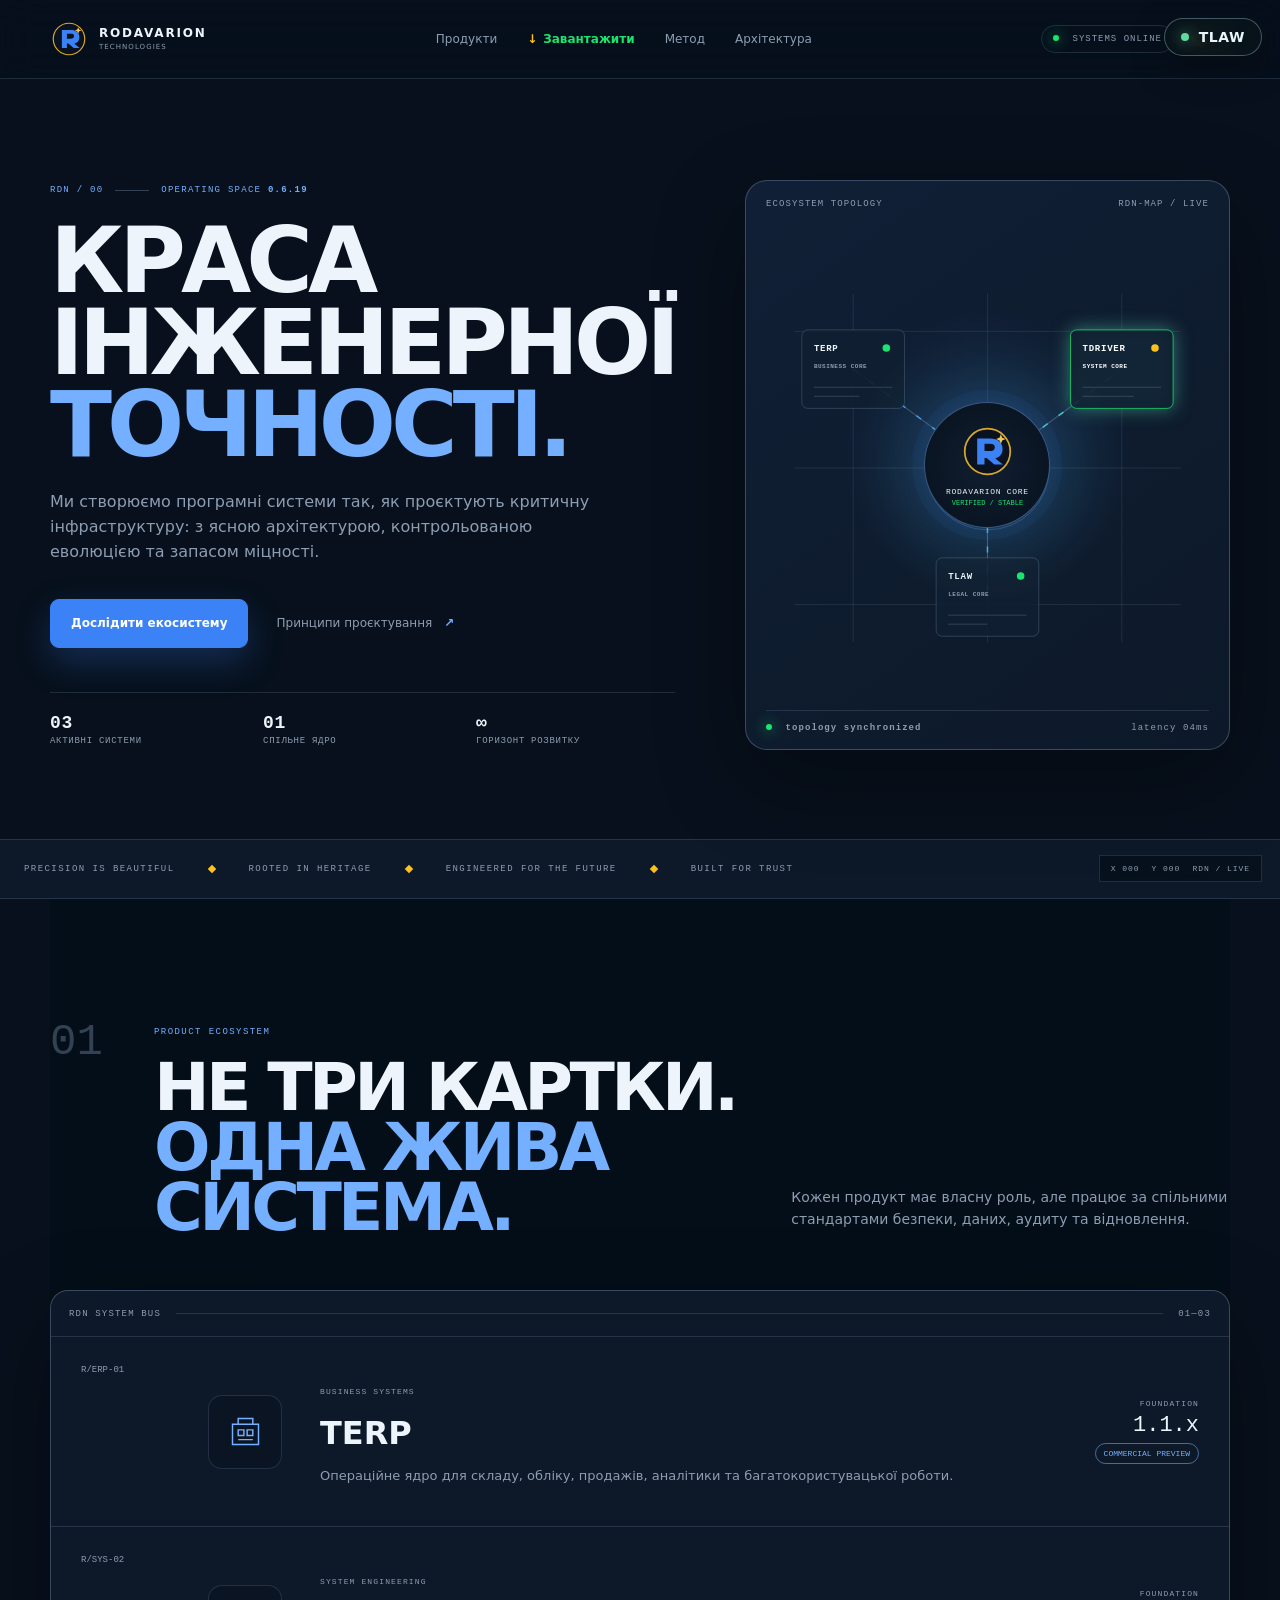
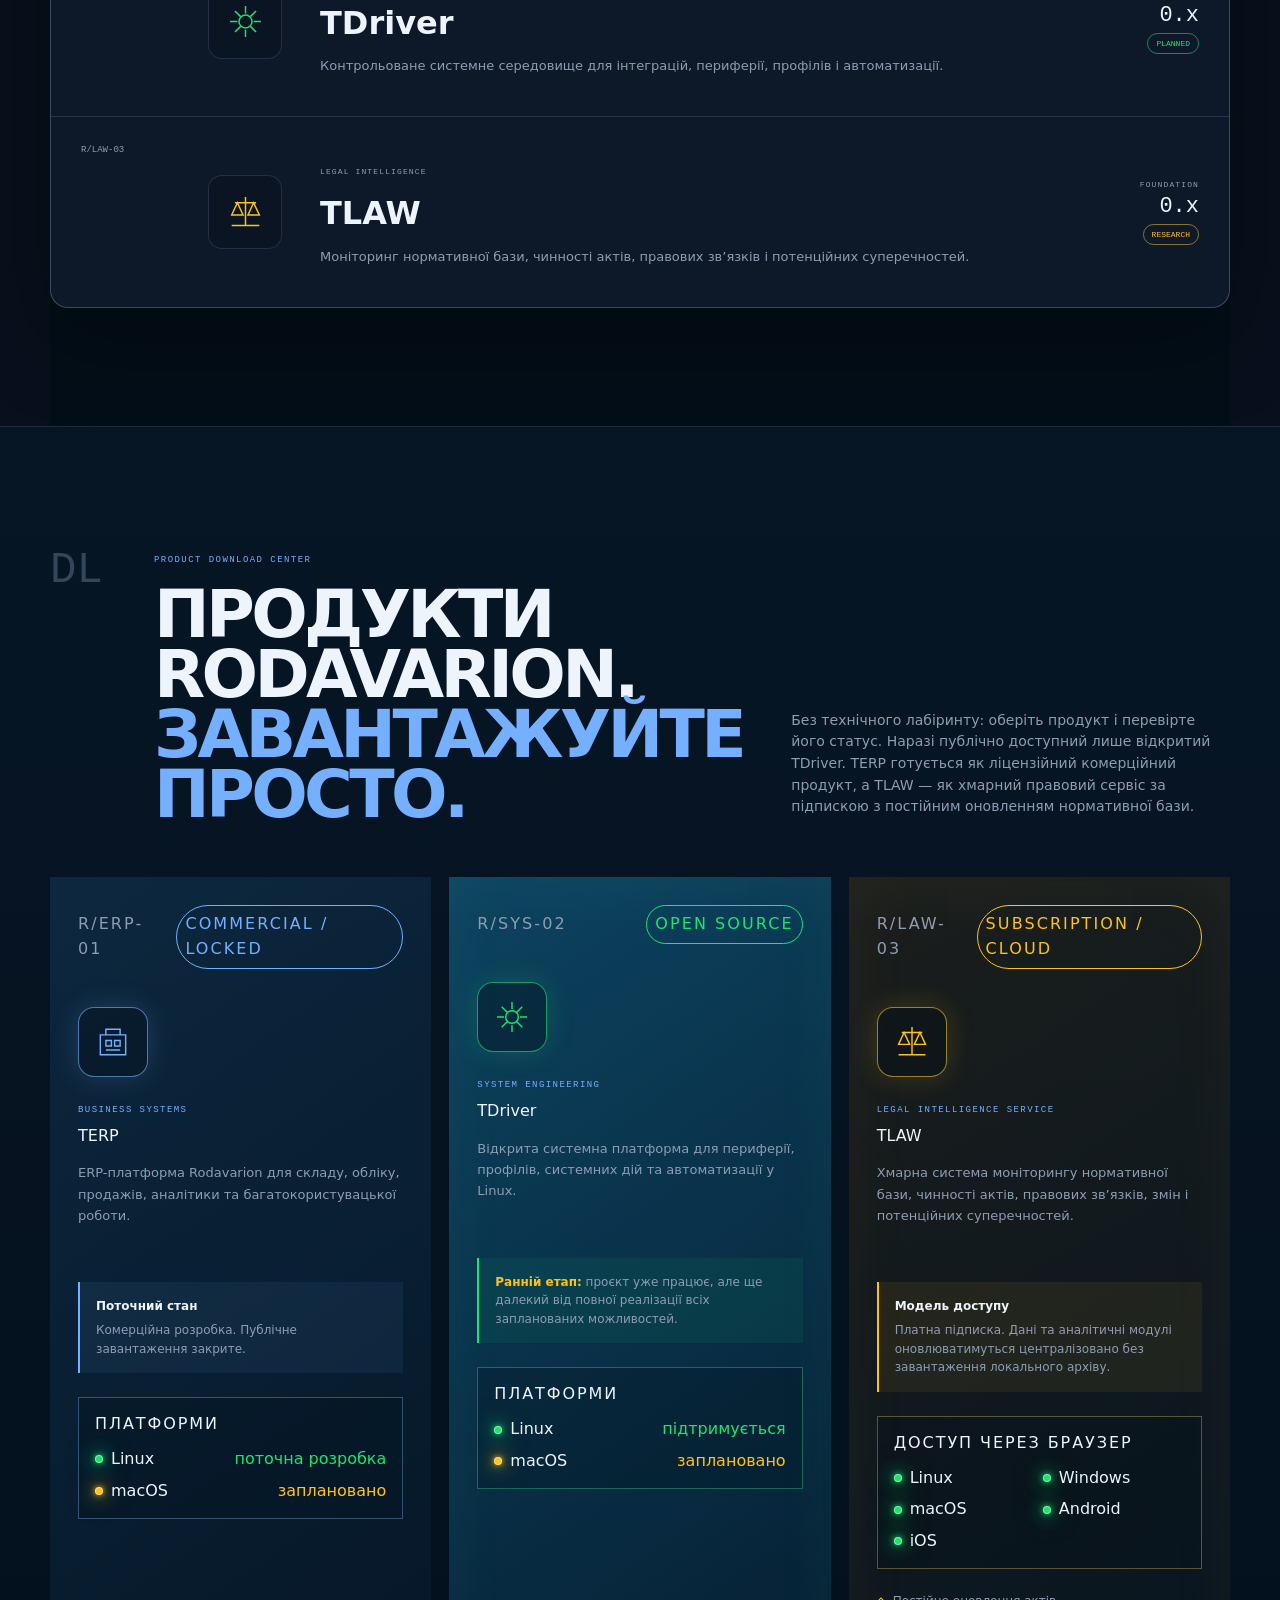
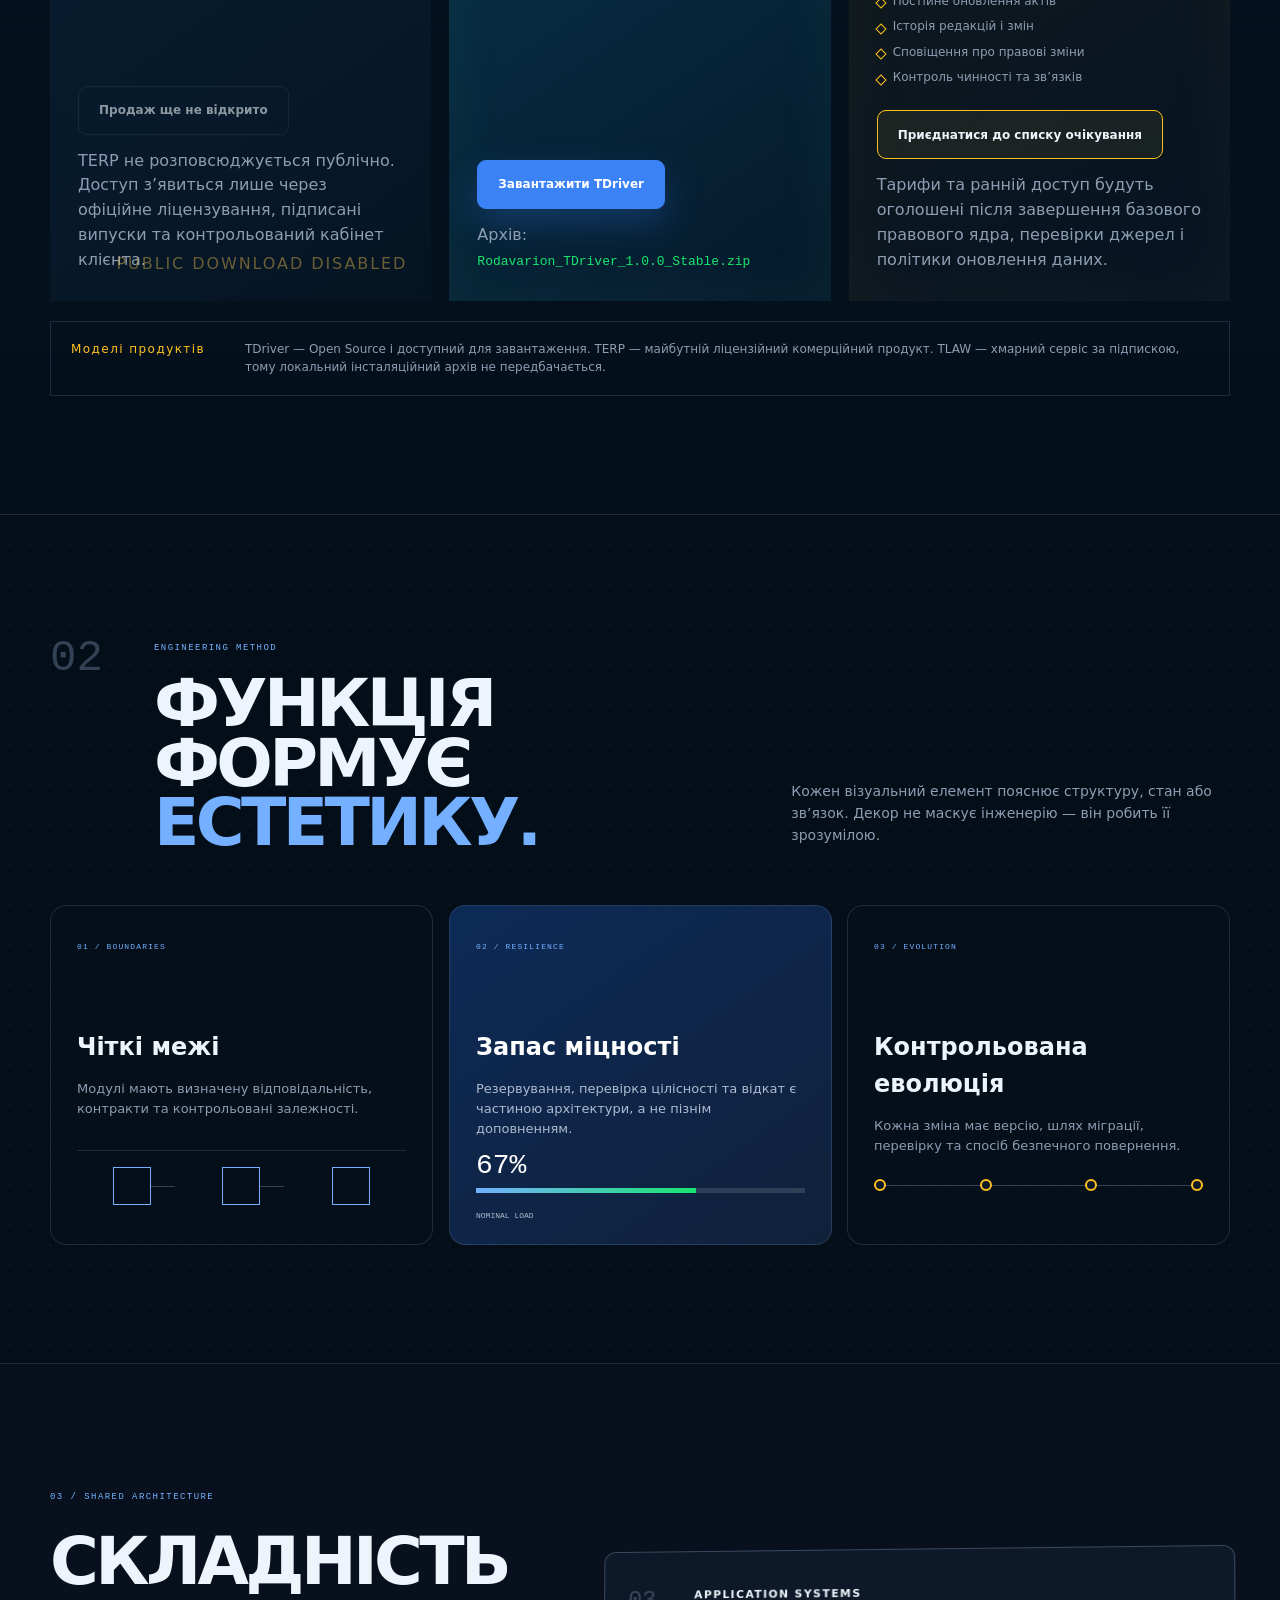
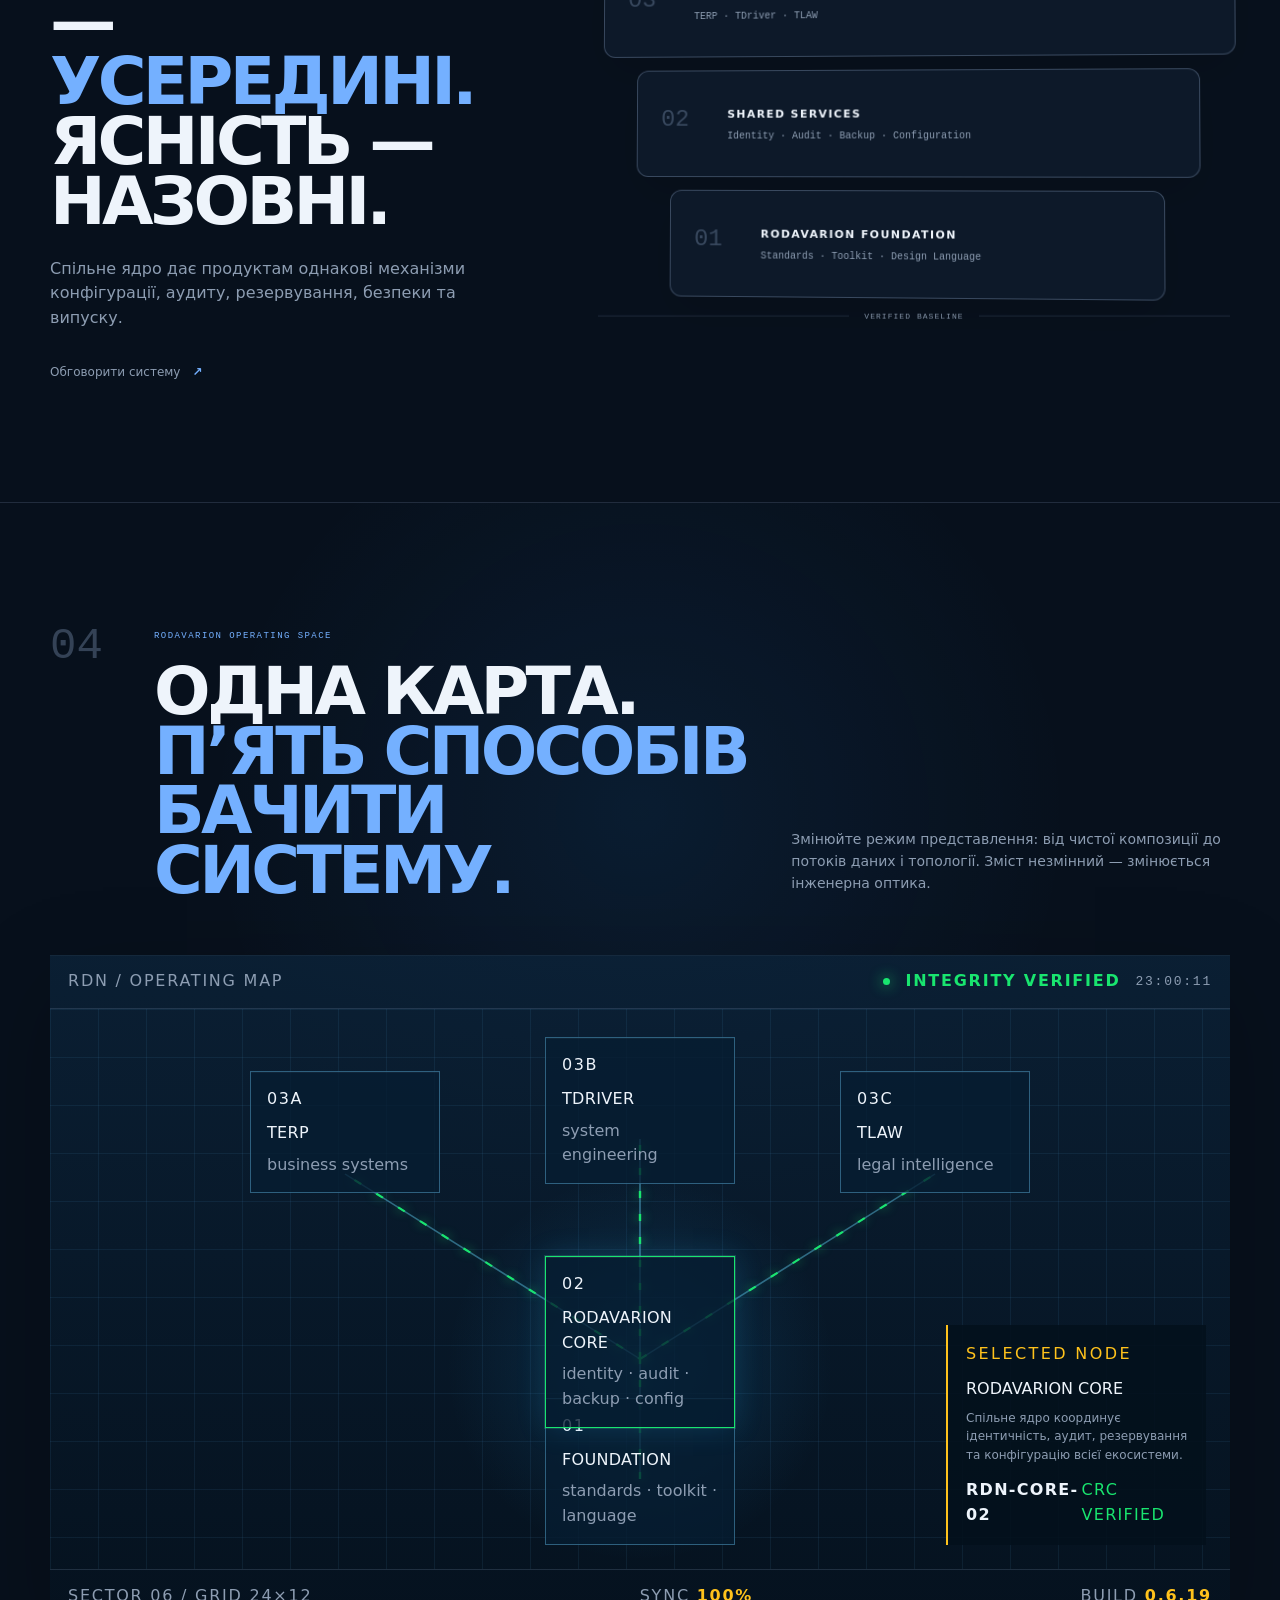
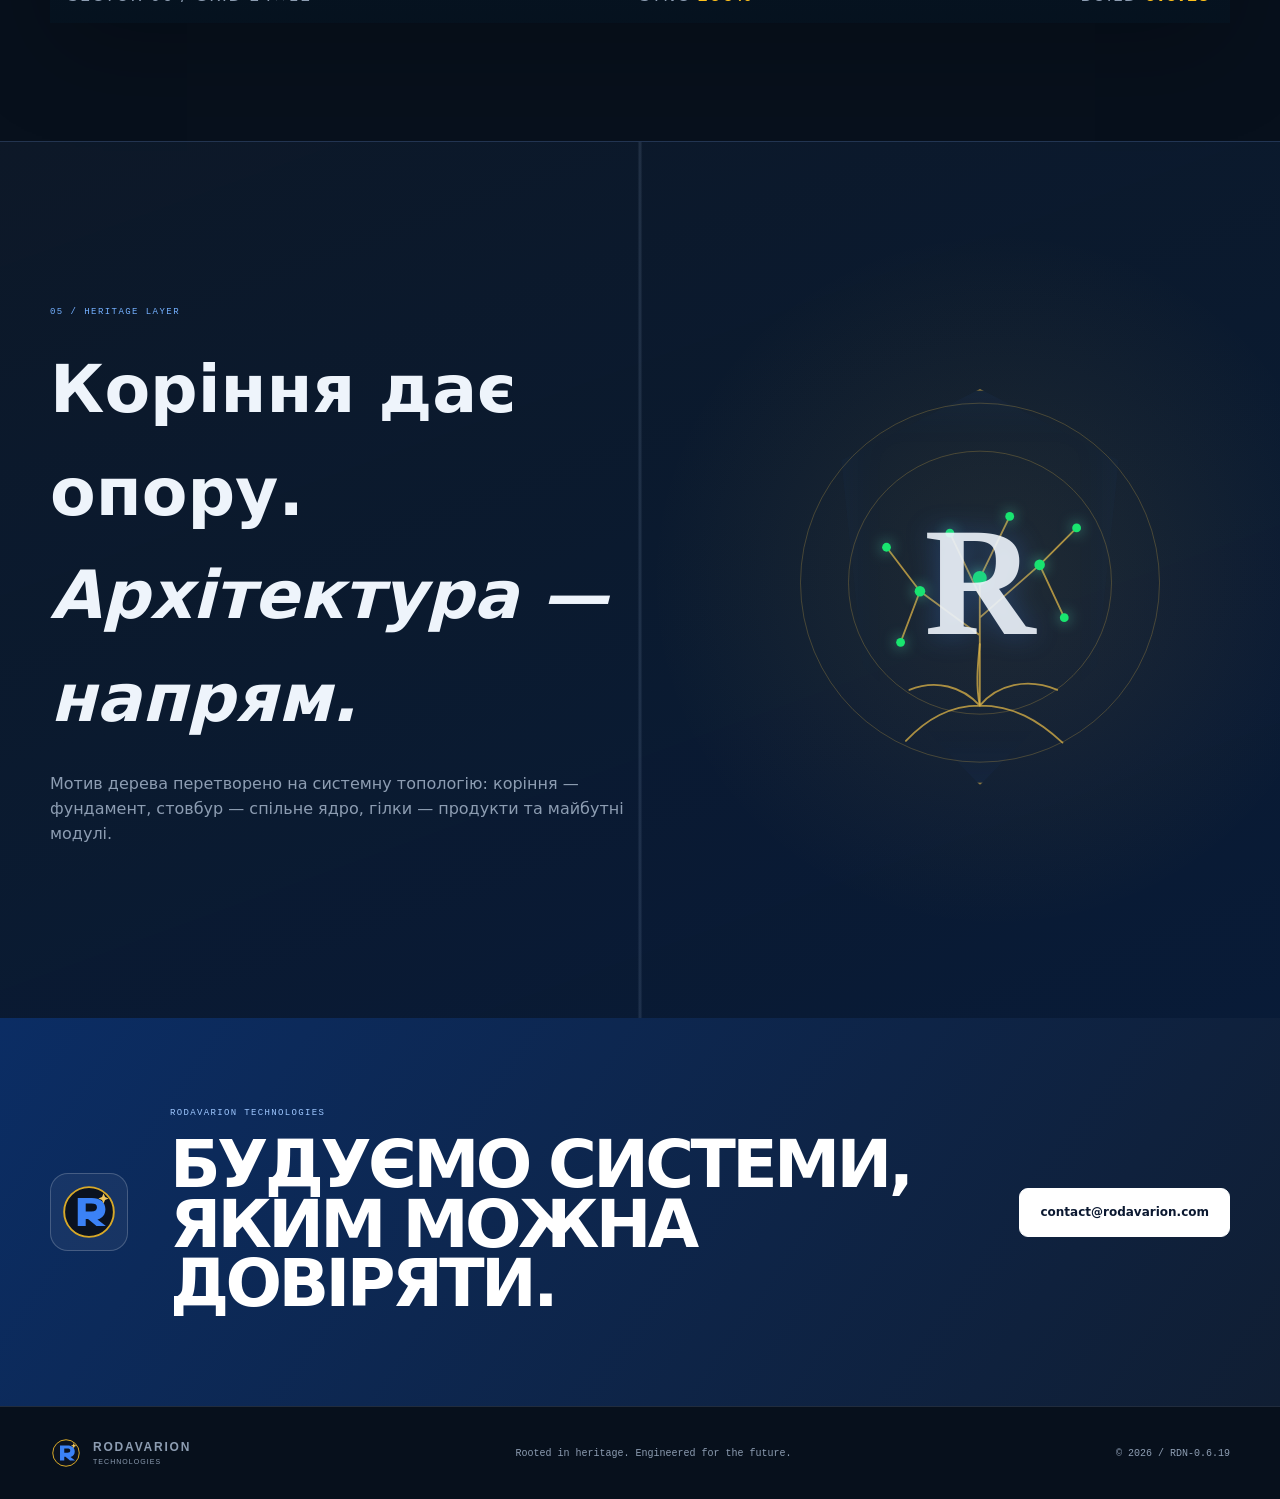
==== commit fb340792: "Integrate TLAW Cloudflare preview into website" ====
--- a/index.html
+++ b/index.html
@@ -162,5 +162,65 @@
 </main>
 <footer><div class="site-shell footer-inner"><div class="identity"><img src="/assets/brand/emblem.svg" alt=""><span><b>RODAVARION</b><small>TECHNOLOGIES</small></span></div><p>Rooted in heritage. Engineered for the future.</p><span>© 2026 / RDN-0.6.19</span></div></footer>
   <script defer src="/assets/js/main.js?v=0.6.19"></script>
+<!-- TLAW-CLOUDFLARE-NATIVE:START -->
+<style>
+  .tlaw-cloud-entry {
+    position: fixed;
+    top: 18px;
+    right: 18px;
+    z-index: 1000;
+    display: inline-flex;
+    align-items: center;
+    gap: 10px;
+    padding: 11px 16px;
+    border: 1px solid rgba(169, 213, 229, .36);
+    border-radius: 999px;
+    background: rgba(8, 20, 27, .88);
+    color: #e8f5fa;
+    font: 600 14px/1 system-ui, sans-serif;
+    letter-spacing: .04em;
+    text-decoration: none;
+    box-shadow: 0 12px 36px rgba(0, 0, 0, .28);
+    backdrop-filter: blur(14px);
+    transition:
+      transform .18s ease,
+      border-color .18s ease,
+      background .18s ease;
+  }
+
+  .tlaw-cloud-entry::before {
+    content: "";
+    width: 8px;
+    height: 8px;
+    border-radius: 50%;
+    background: #61d99d;
+    box-shadow: 0 0 14px rgba(97, 217, 157, .75);
+  }
+
+  .tlaw-cloud-entry:hover,
+  .tlaw-cloud-entry:focus-visible {
+    transform: translateY(-2px);
+    border-color: rgba(169, 213, 229, .72);
+    background: rgba(12, 31, 41, .96);
+  }
+
+  @media (max-width: 720px) {
+    .tlaw-cloud-entry {
+      top: 12px;
+      right: 12px;
+      padding: 10px 13px;
+      font-size: 12px;
+    }
+  }
+</style>
+
+<a
+  class="tlaw-cloud-entry"
+  href="/tlaw/"
+  aria-label="Відкрити Rodavarion TLAW"
+>
+  TLAW
+</a>
+<!-- TLAW-CLOUDFLARE-NATIVE:END -->
 </body>
 </html>
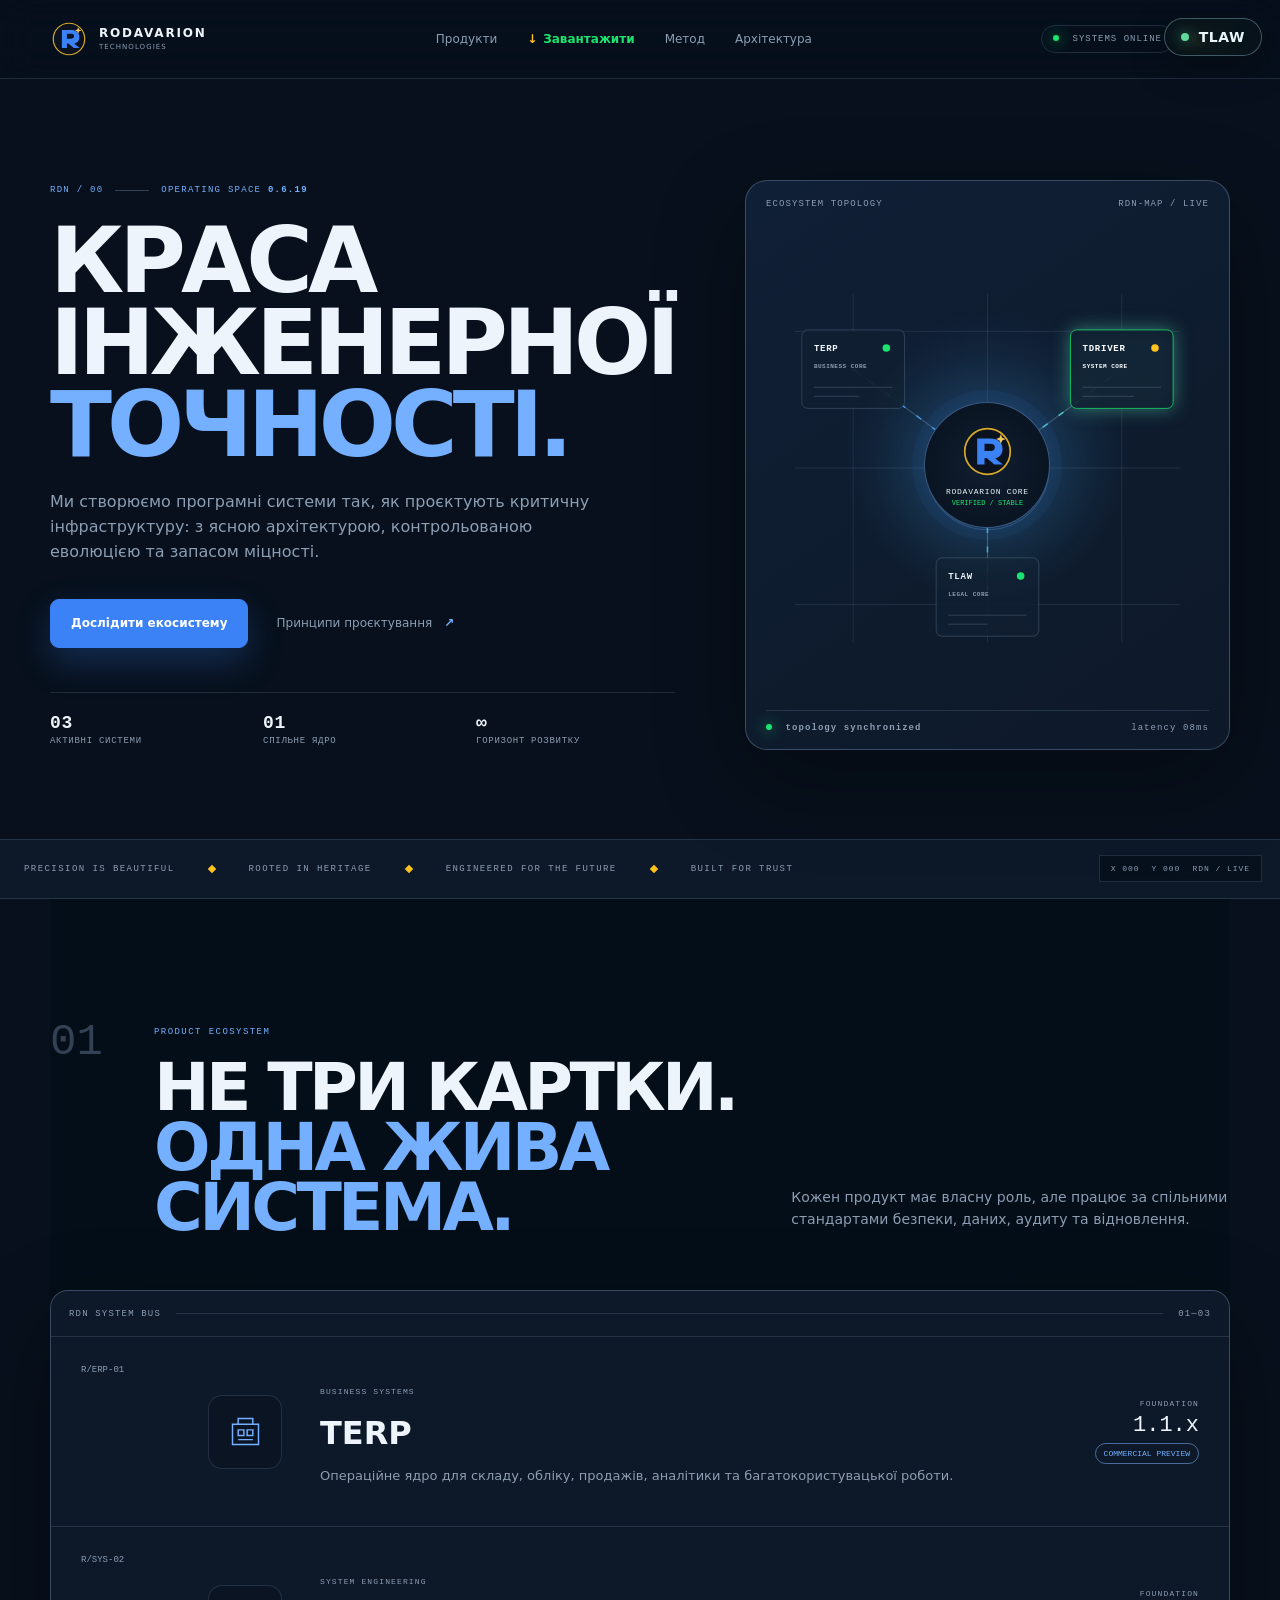
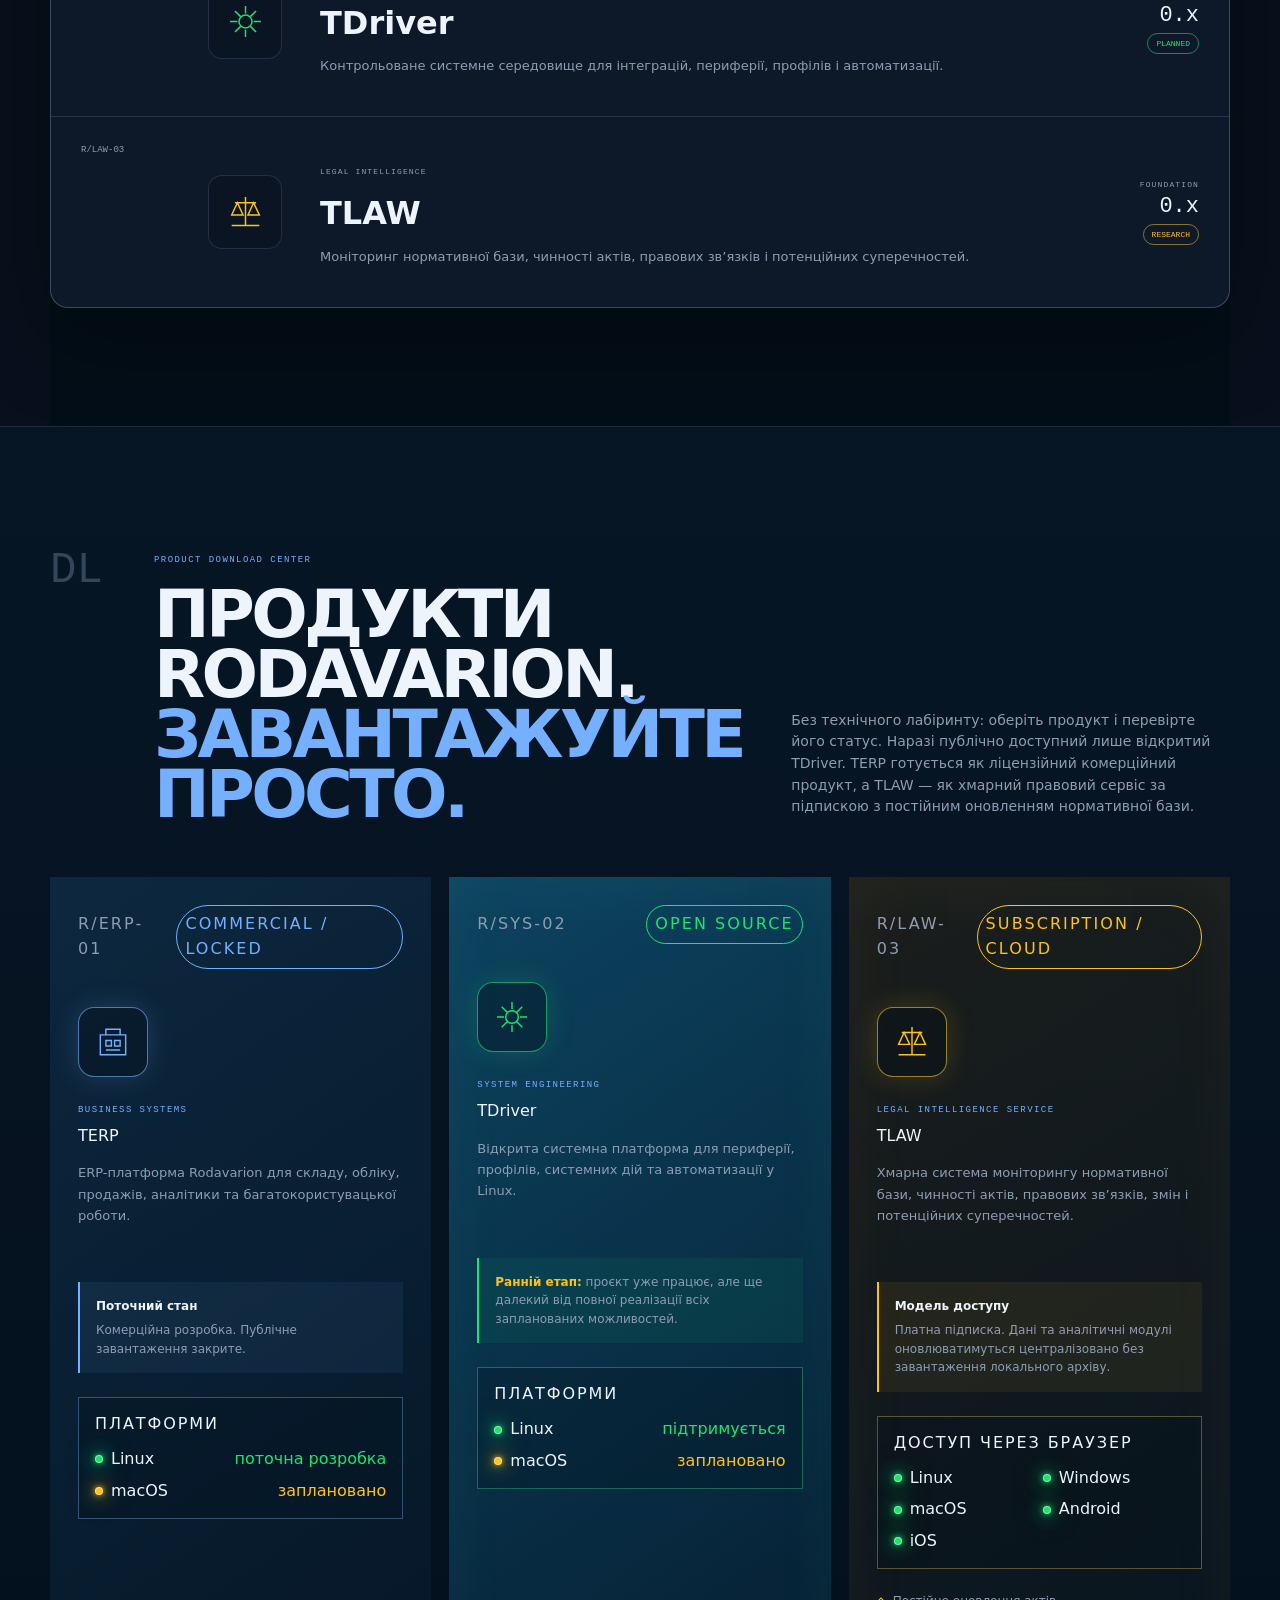
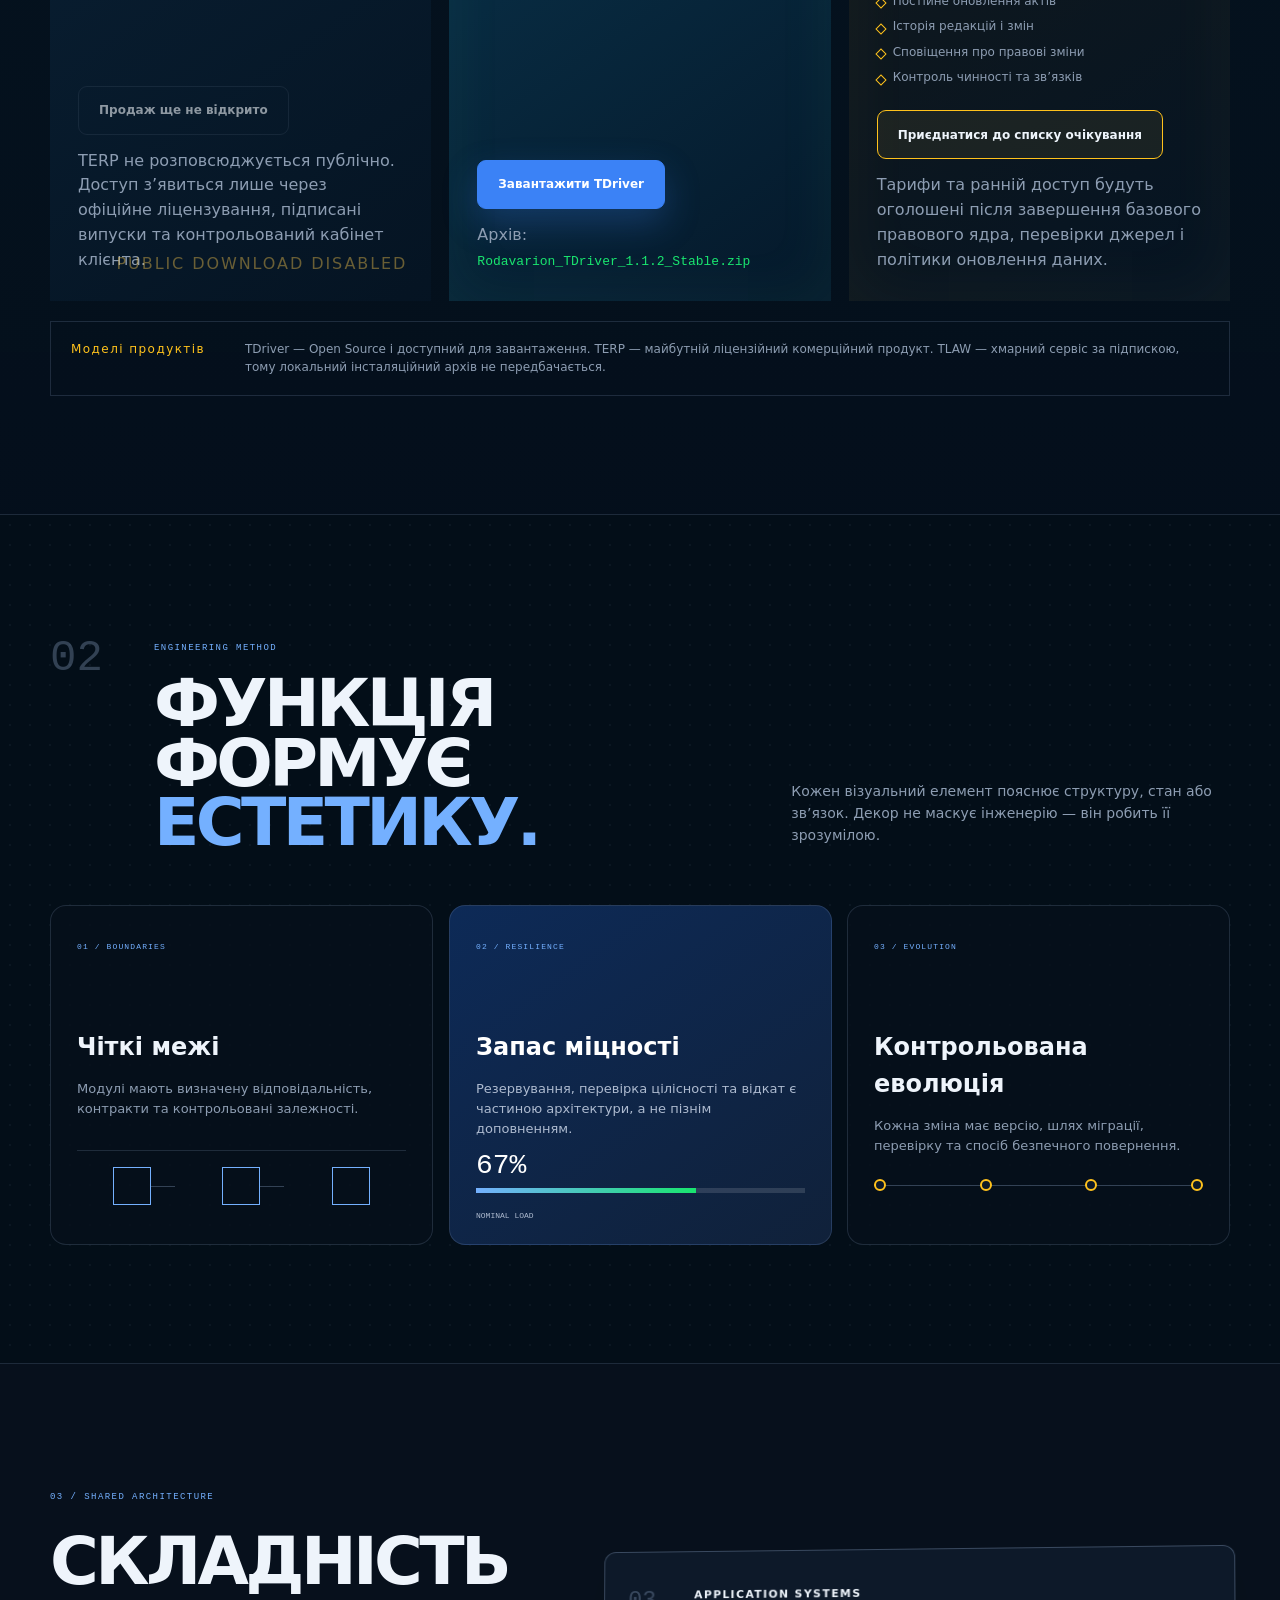
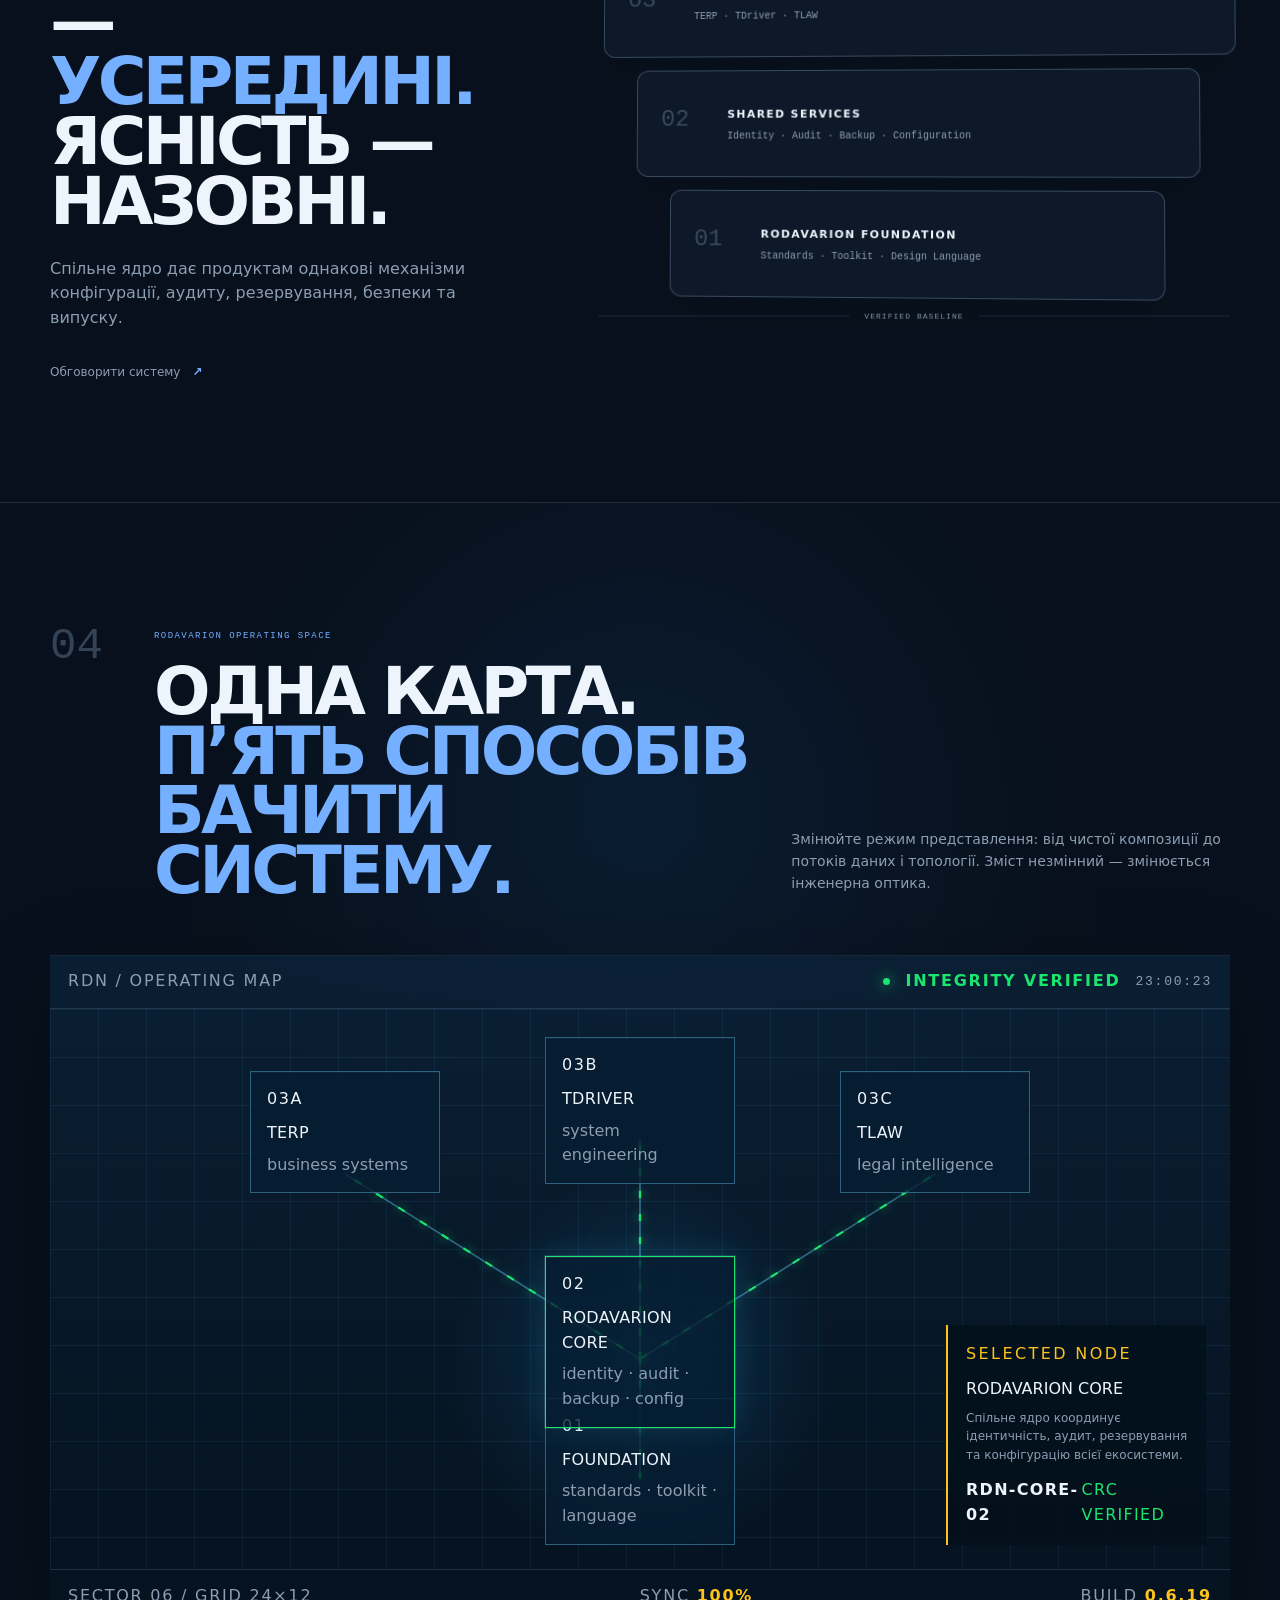
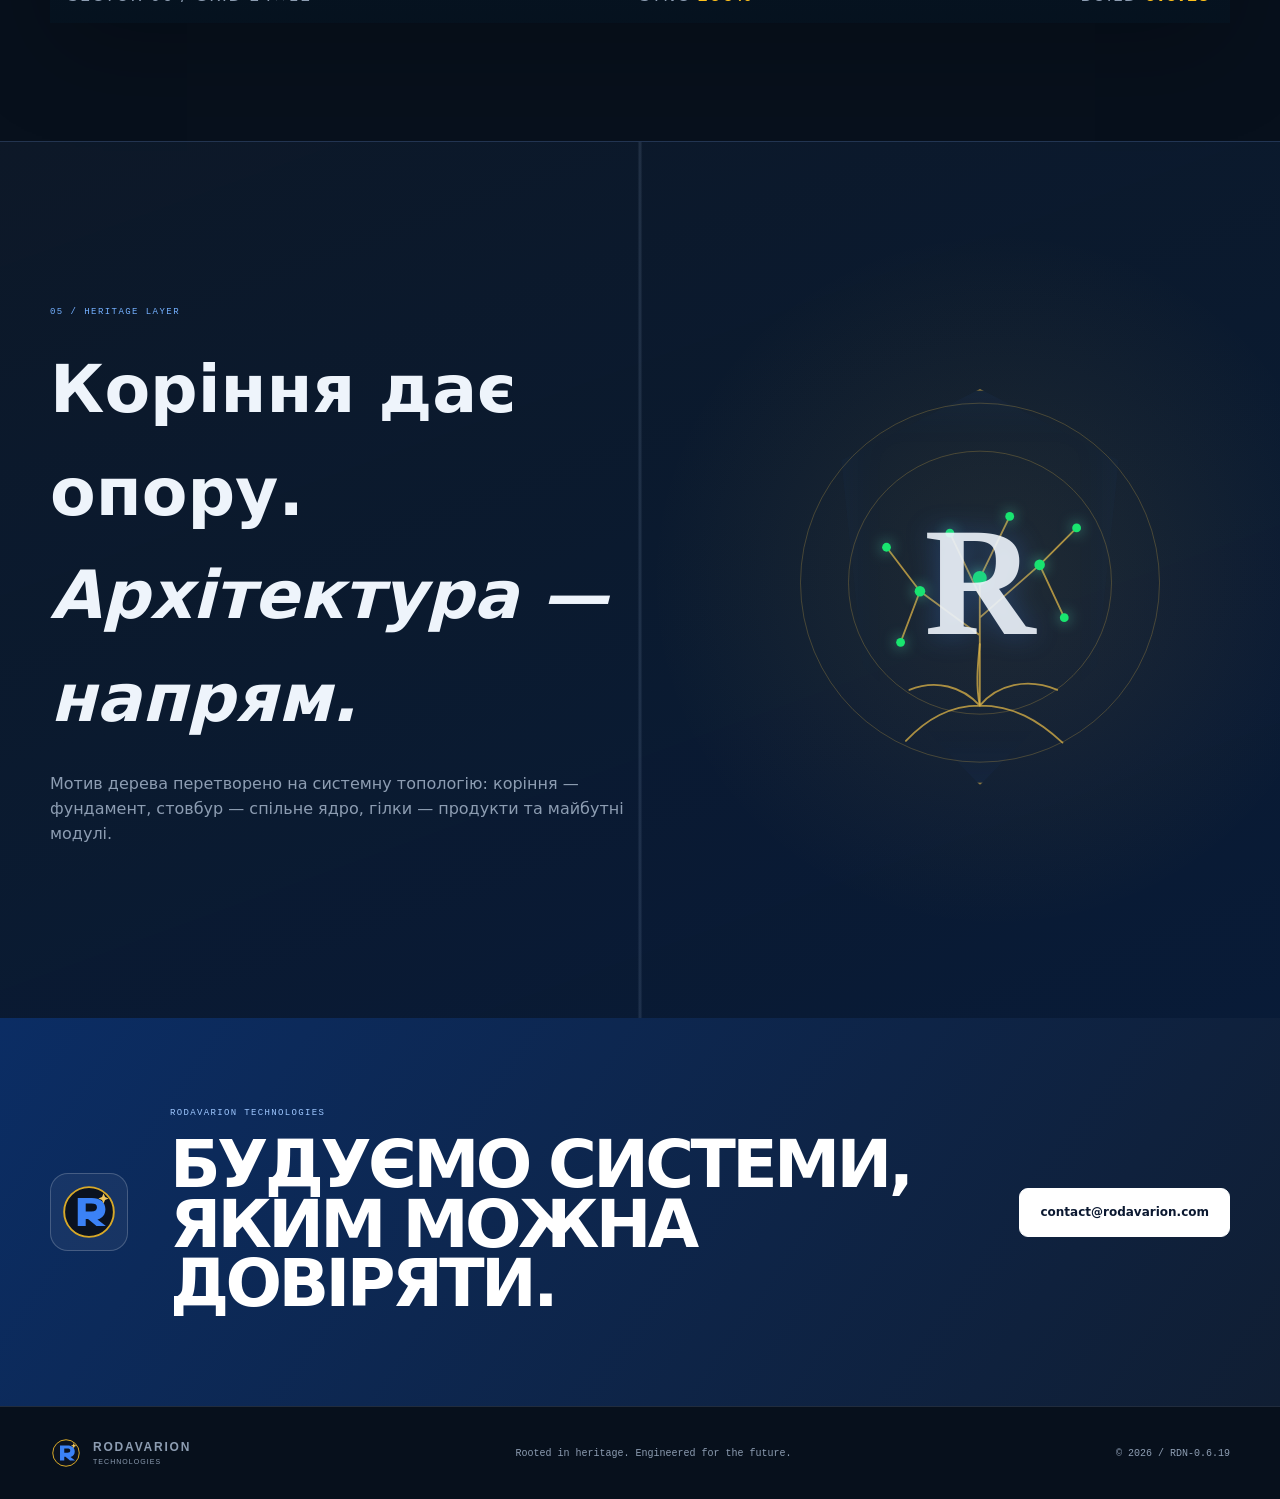
==== commit 519c7167: "Publish TDriver 1.1.2 Stable" ====
--- a/index.html
+++ b/index.html
@@ -96,8 +96,8 @@
           <p>Відкрита системна платформа для периферії, профілів, системних дій та автоматизації у Linux.</p>
           <div class="download-warning"><strong>Ранній етап:</strong> проєкт уже працює, але ще далекий від повної реалізації всіх запланованих можливостей.</div>
           <div class="platform-matrix" aria-label="Платформи TDriver"><b>Платформи</b><span class="platform-supported"><i></i>Linux <small>підтримується</small></span><span class="platform-planned"><i></i>macOS <small>заплановано</small></span></div>
-          <a class="btn btn-primary product-download" href="/downloads/Rodavarion_TDriver_1.0.0_Stable.zip" download>Завантажити TDriver</a>
-          <small>Архів: <code>Rodavarion_TDriver_1.0.0_Stable.zip</code></small>
+          <a class="btn btn-primary product-download" href="/downloads/Rodavarion_TDriver_1.1.2_Stable.zip" download>Завантажити TDriver</a>
+          <small>Архів: <code>Rodavarion_TDriver_1.1.2_Stable.zip</code></small>
         </article>
 
         <article class="download-card law-card subscription-card reveal" id="download-tlaw">
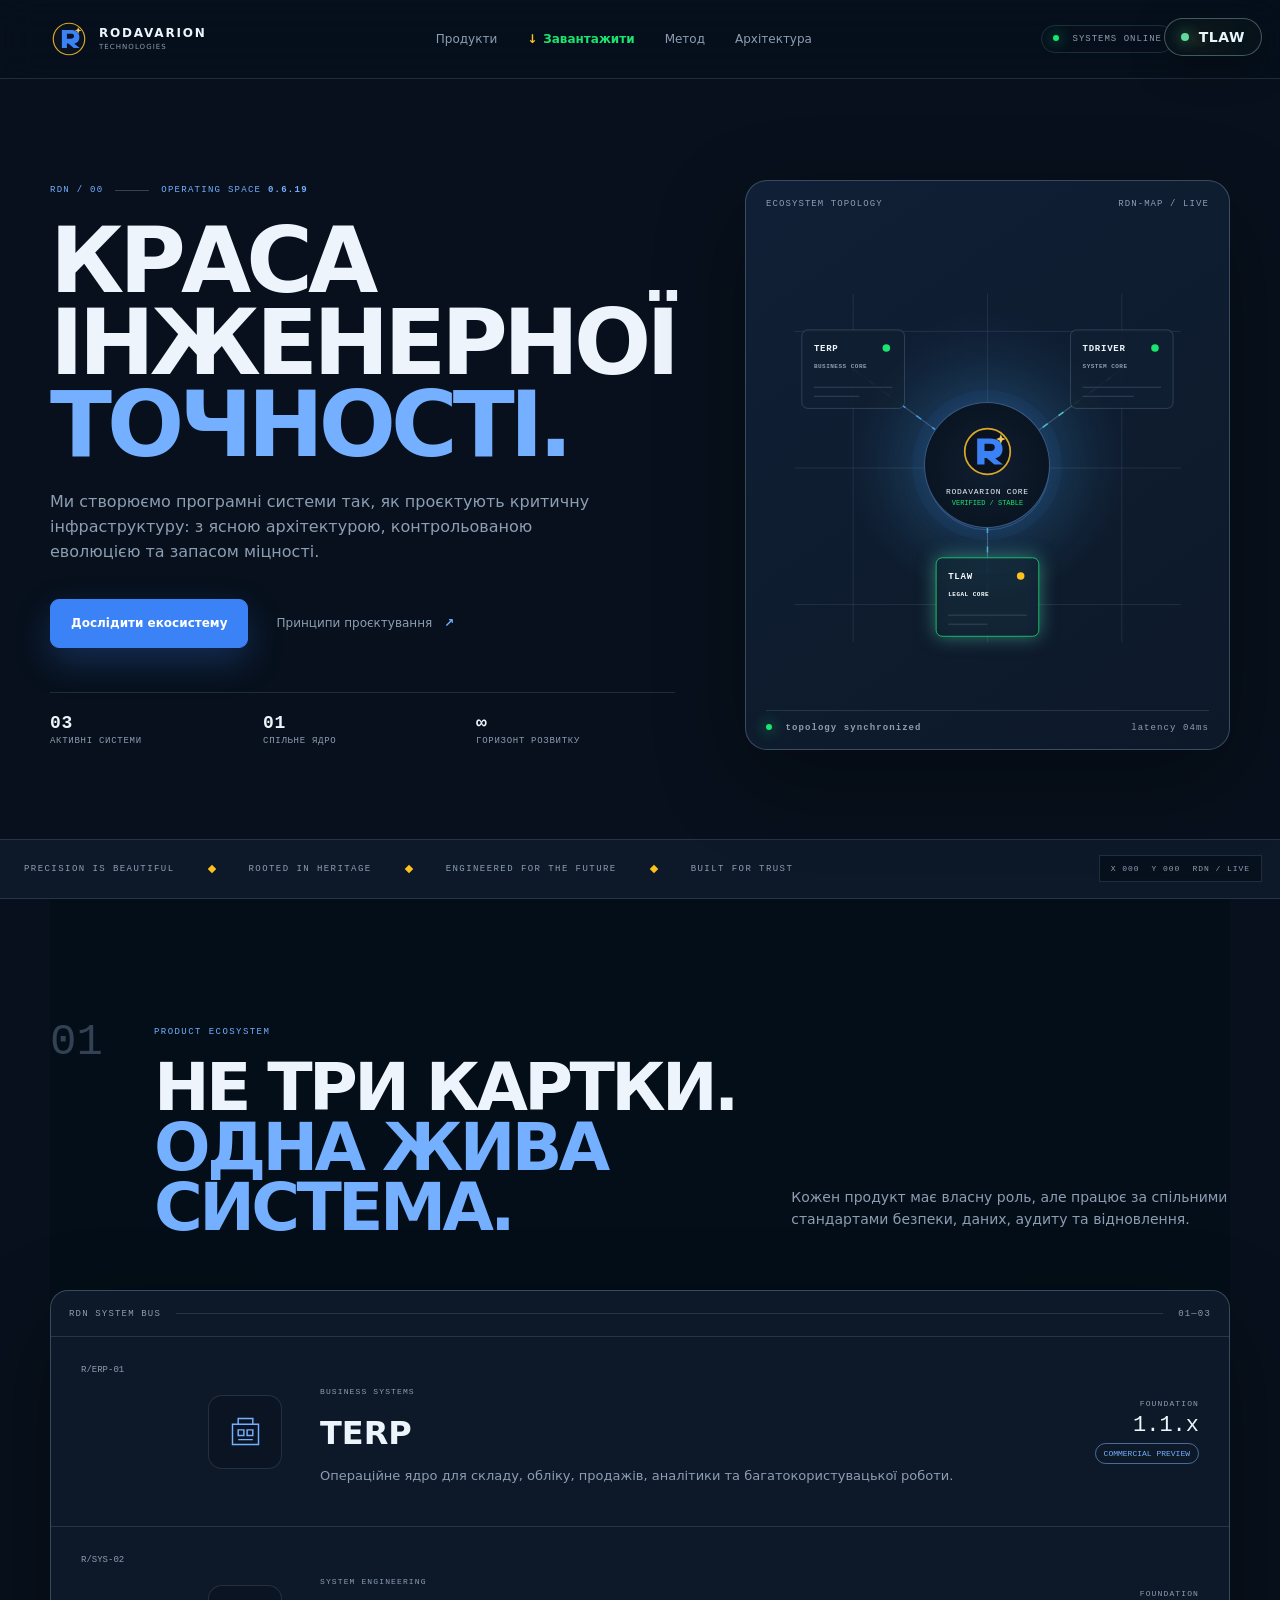
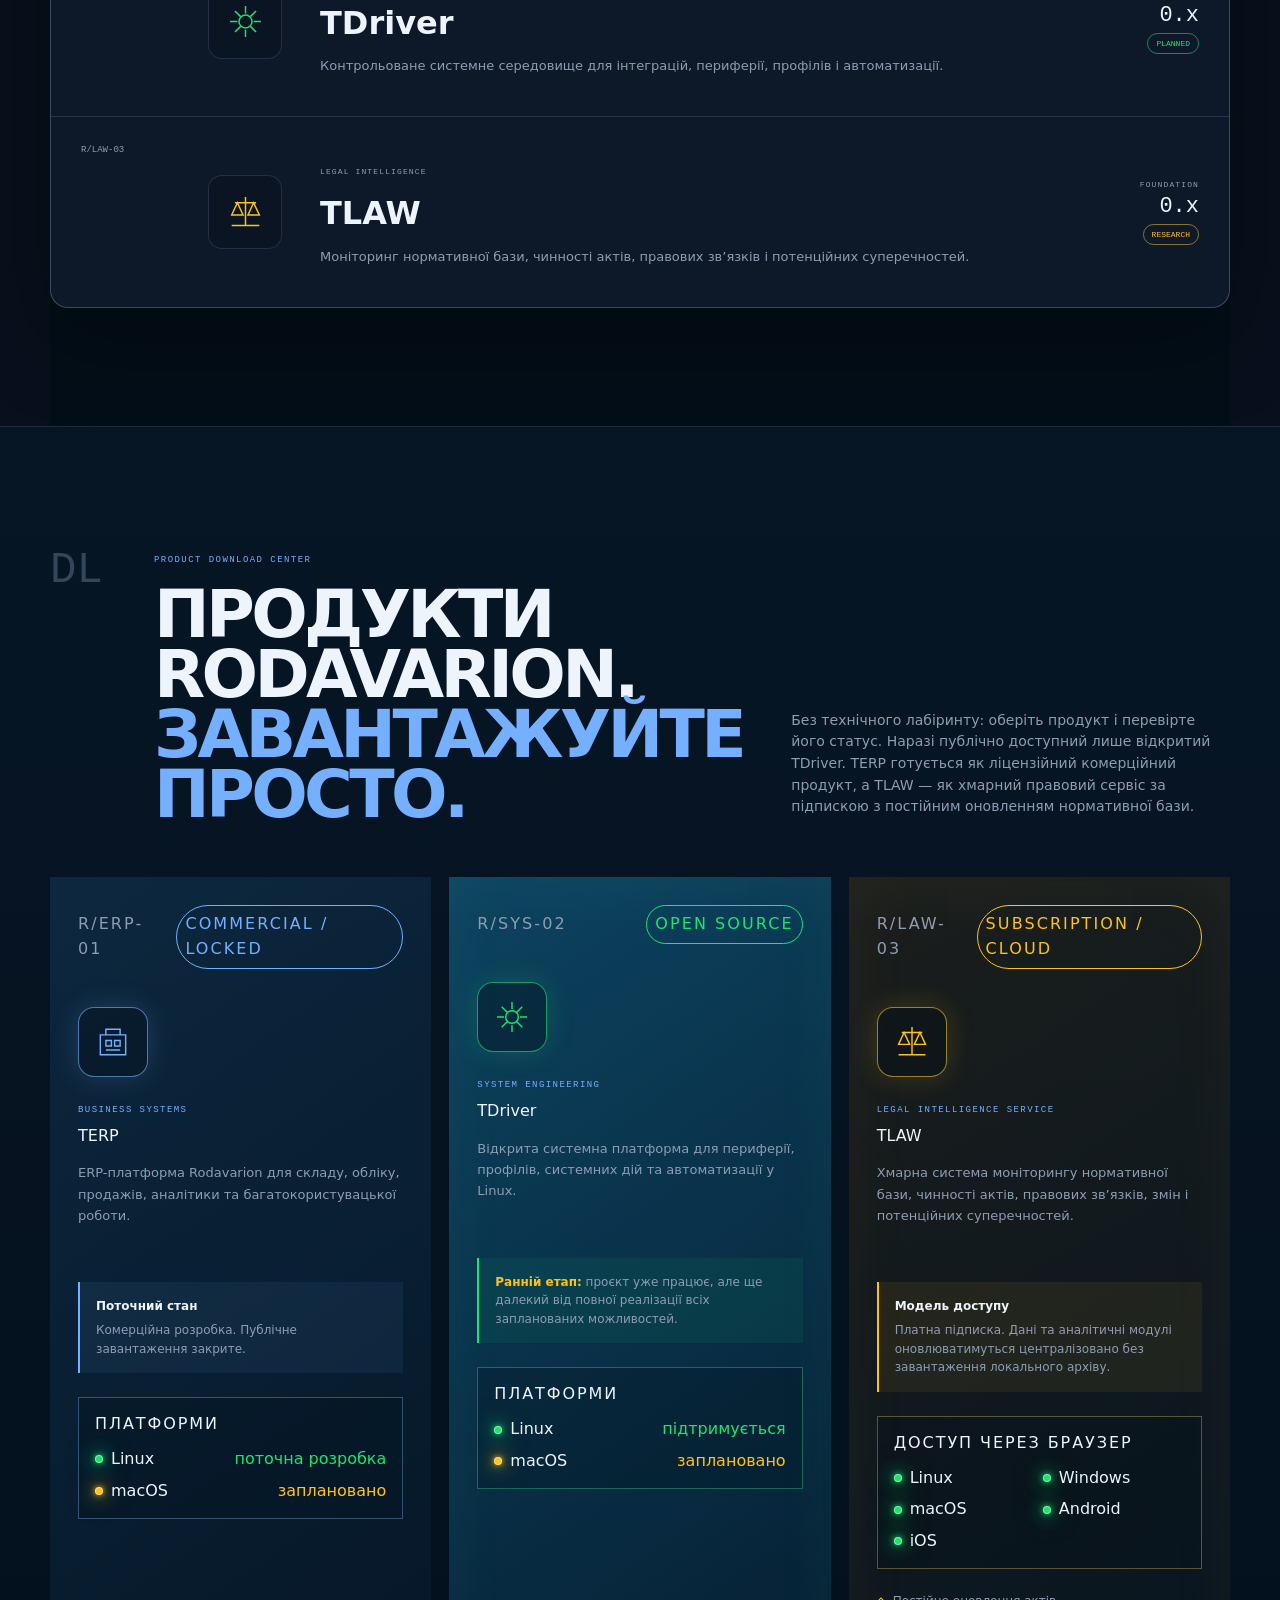
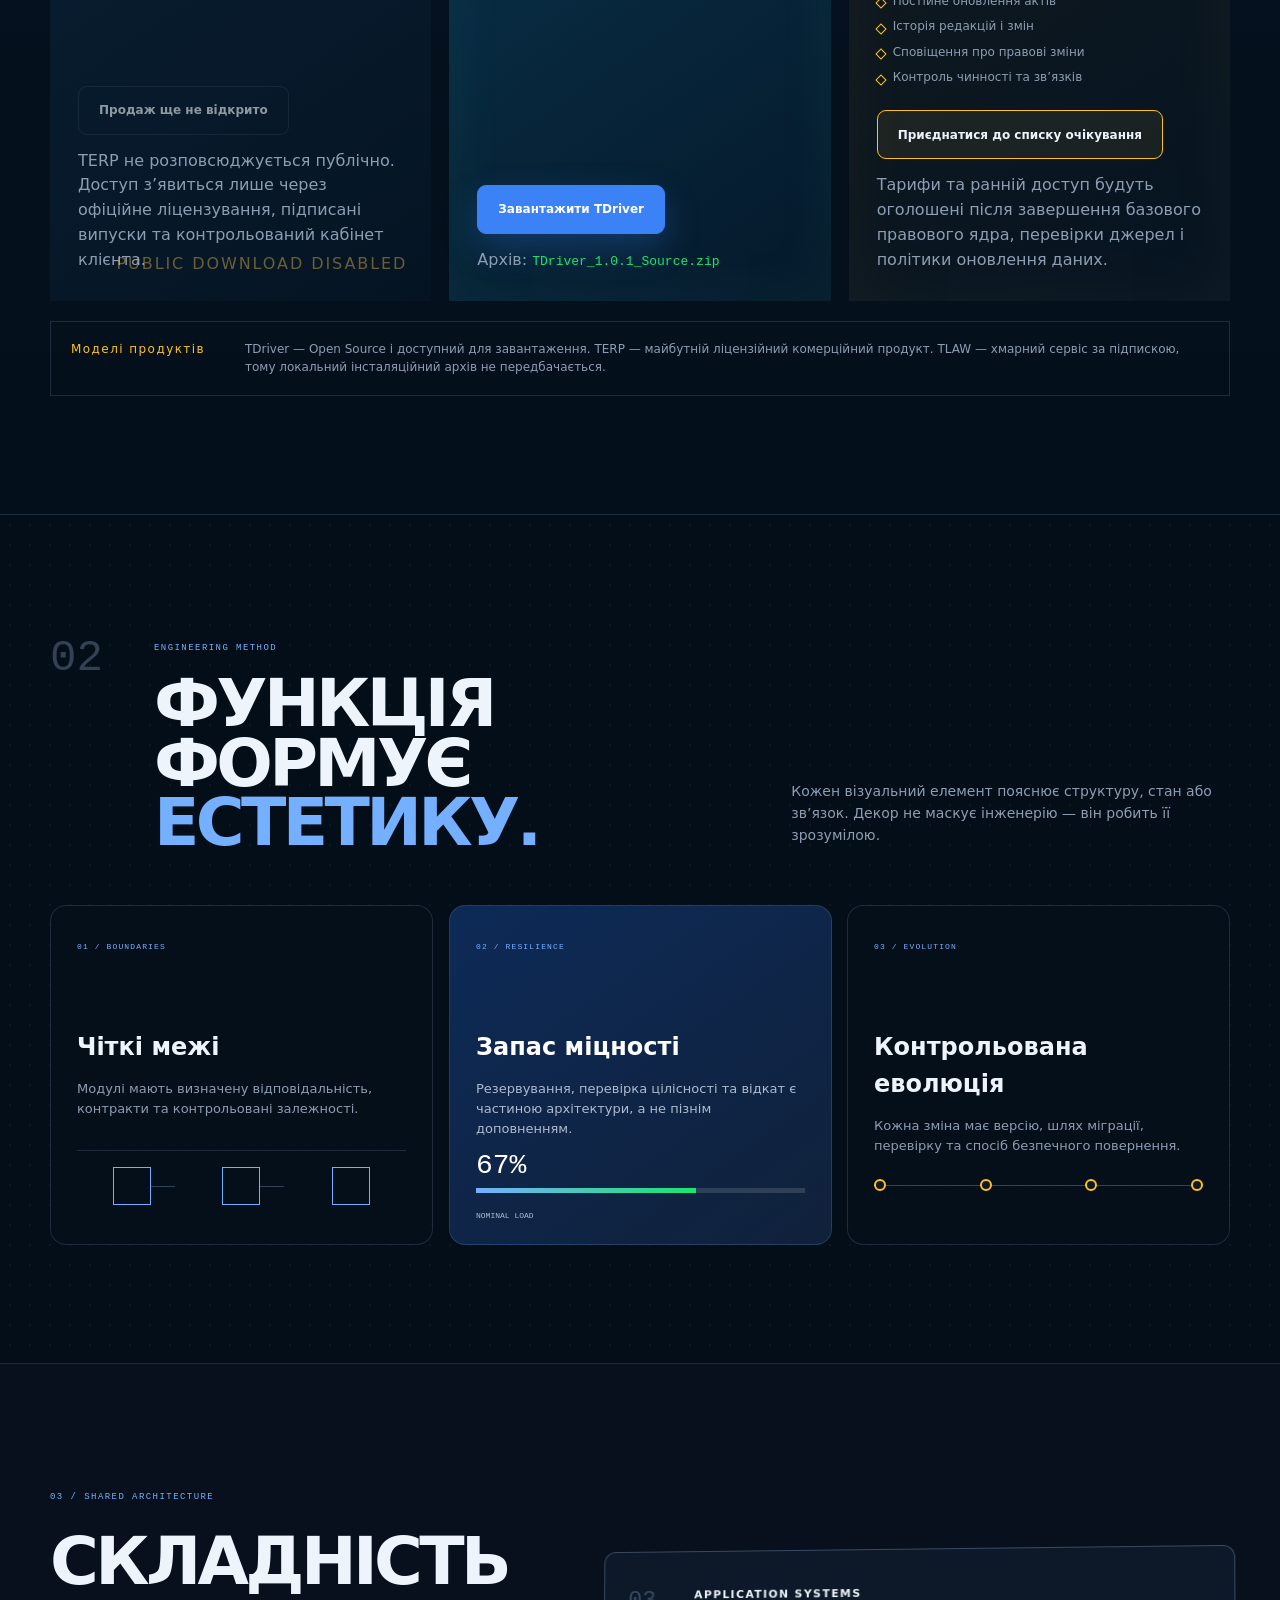
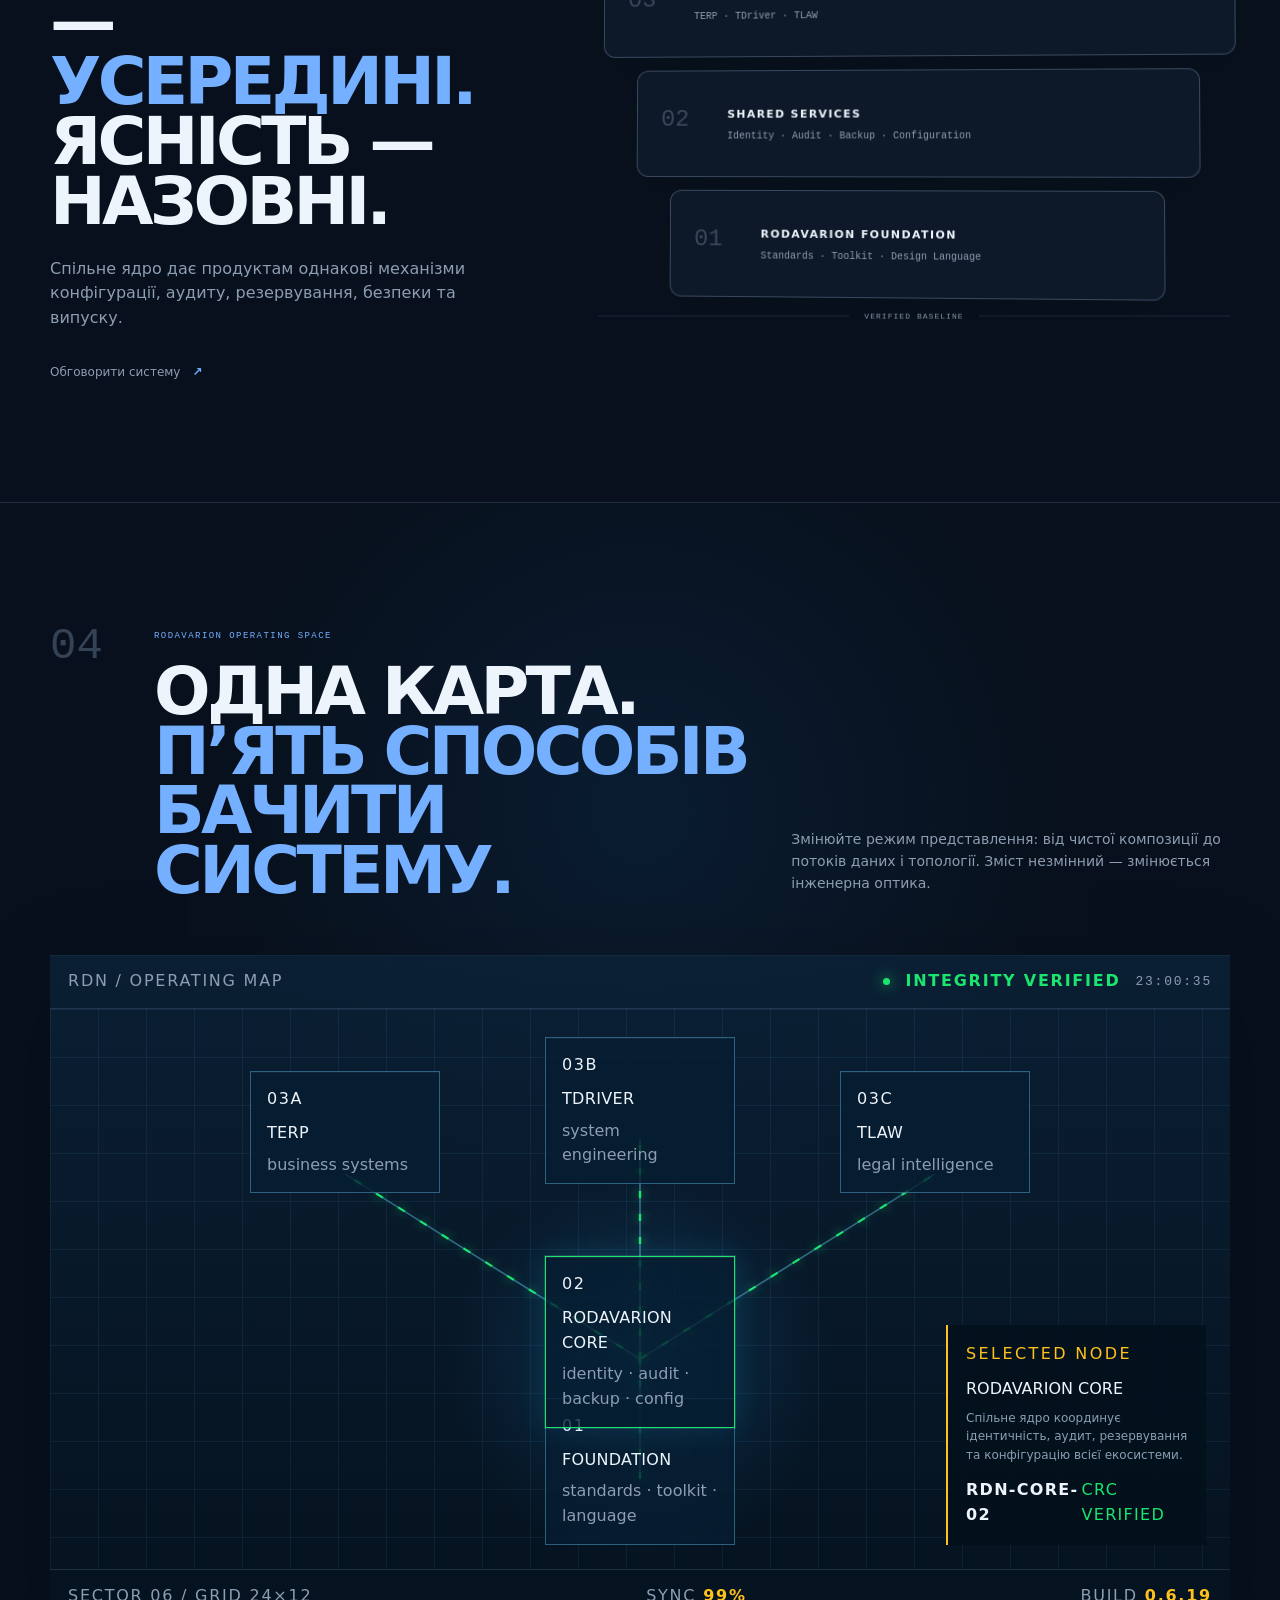
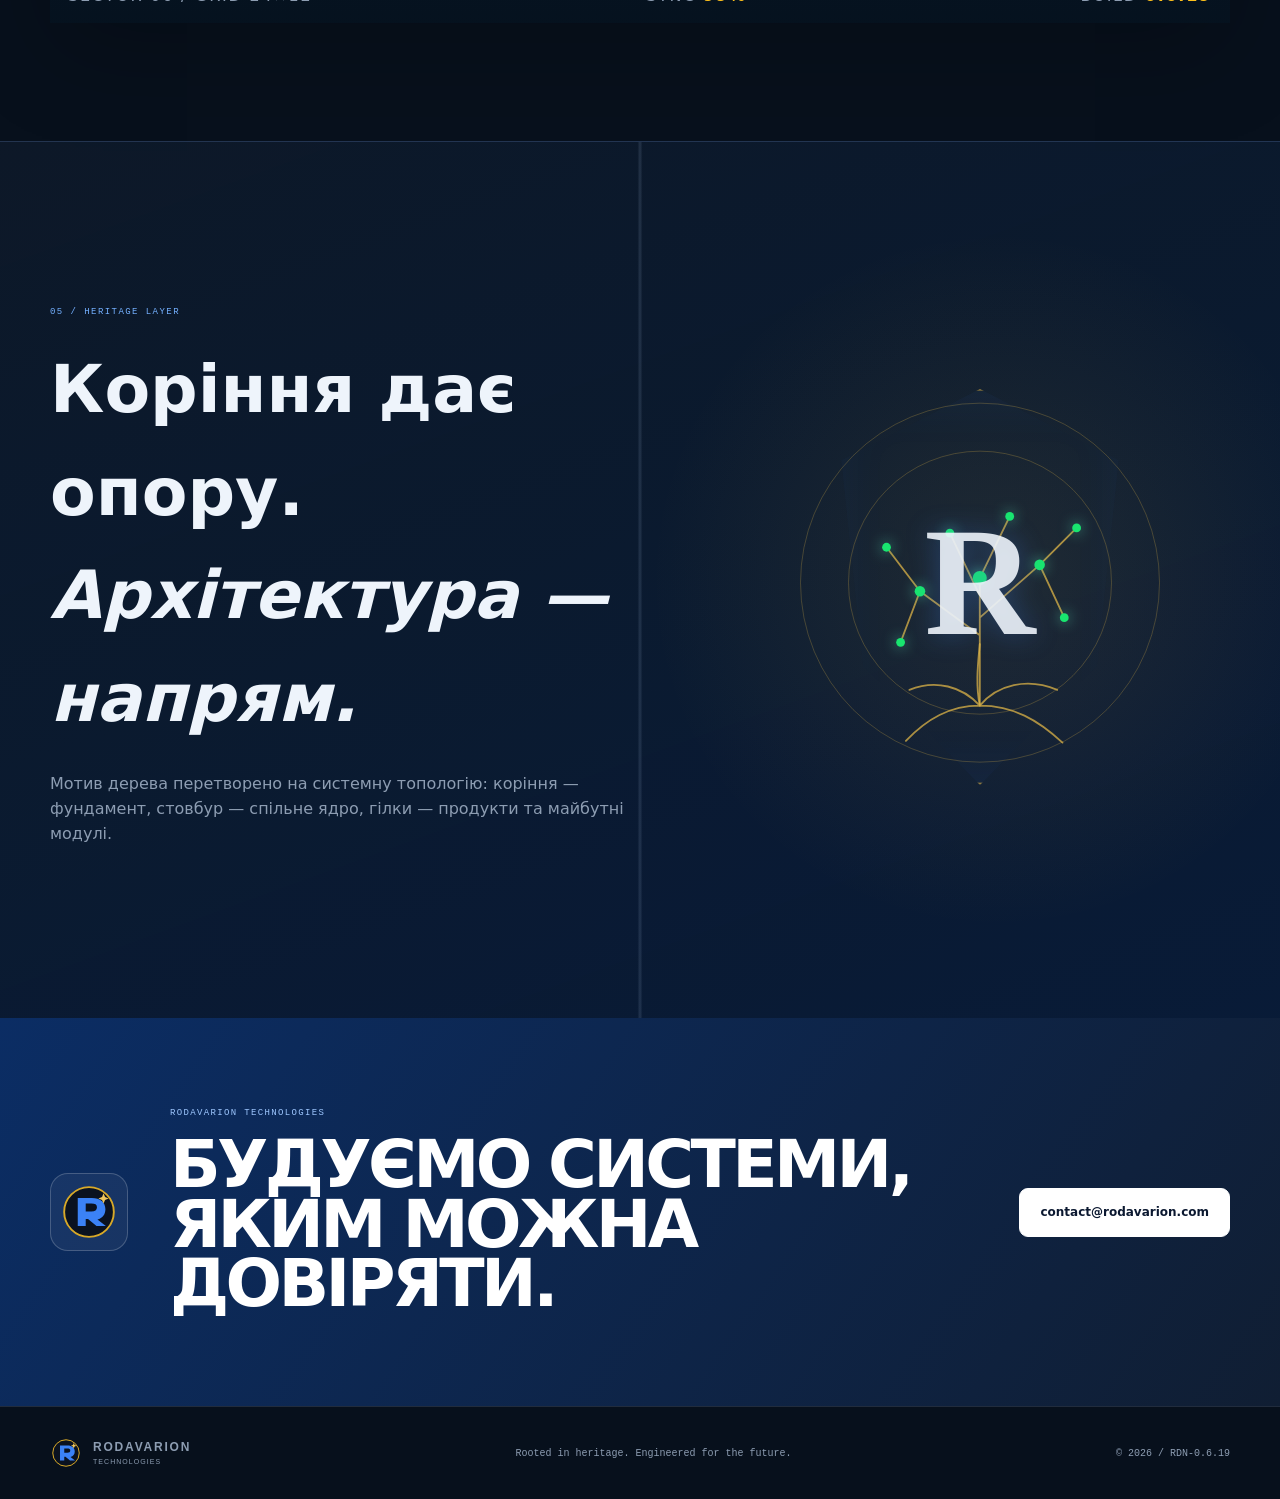
==== commit 7f96479f: "Publish TDriver 1.0.1 download" ====
--- a/index.html
+++ b/index.html
@@ -96,8 +96,8 @@
           <p>Відкрита системна платформа для периферії, профілів, системних дій та автоматизації у Linux.</p>
           <div class="download-warning"><strong>Ранній етап:</strong> проєкт уже працює, але ще далекий від повної реалізації всіх запланованих можливостей.</div>
           <div class="platform-matrix" aria-label="Платформи TDriver"><b>Платформи</b><span class="platform-supported"><i></i>Linux <small>підтримується</small></span><span class="platform-planned"><i></i>macOS <small>заплановано</small></span></div>
-          <a class="btn btn-primary product-download" href="/downloads/Rodavarion_TDriver_1.1.2_Stable.zip" download>Завантажити TDriver</a>
-          <small>Архів: <code>Rodavarion_TDriver_1.1.2_Stable.zip</code></small>
+          <a class="btn btn-primary product-download" href="/downloads/TDriver_1.0.1_Source.zip" download>Завантажити TDriver</a>
+          <small>Архів: <code>TDriver_1.0.1_Source.zip</code></small>
         </article>
 
         <article class="download-card law-card subscription-card reveal" id="download-tlaw">
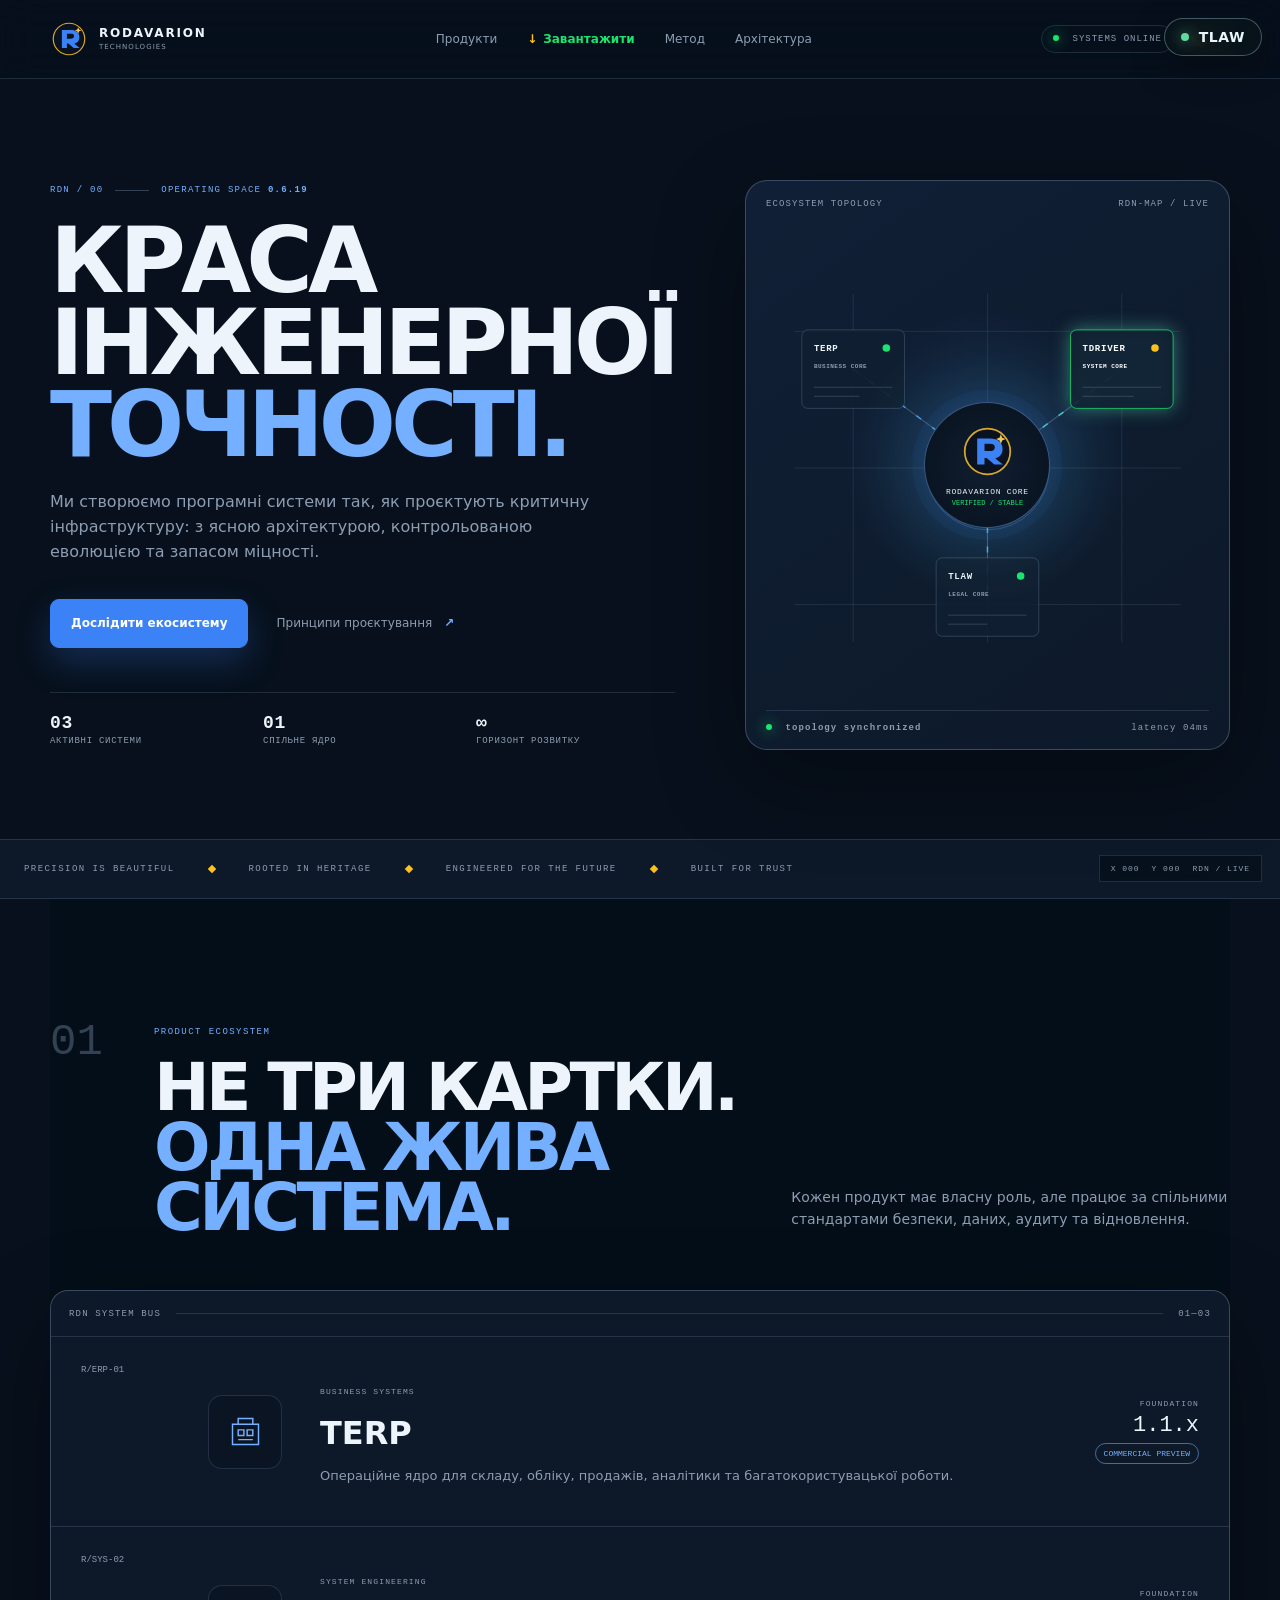
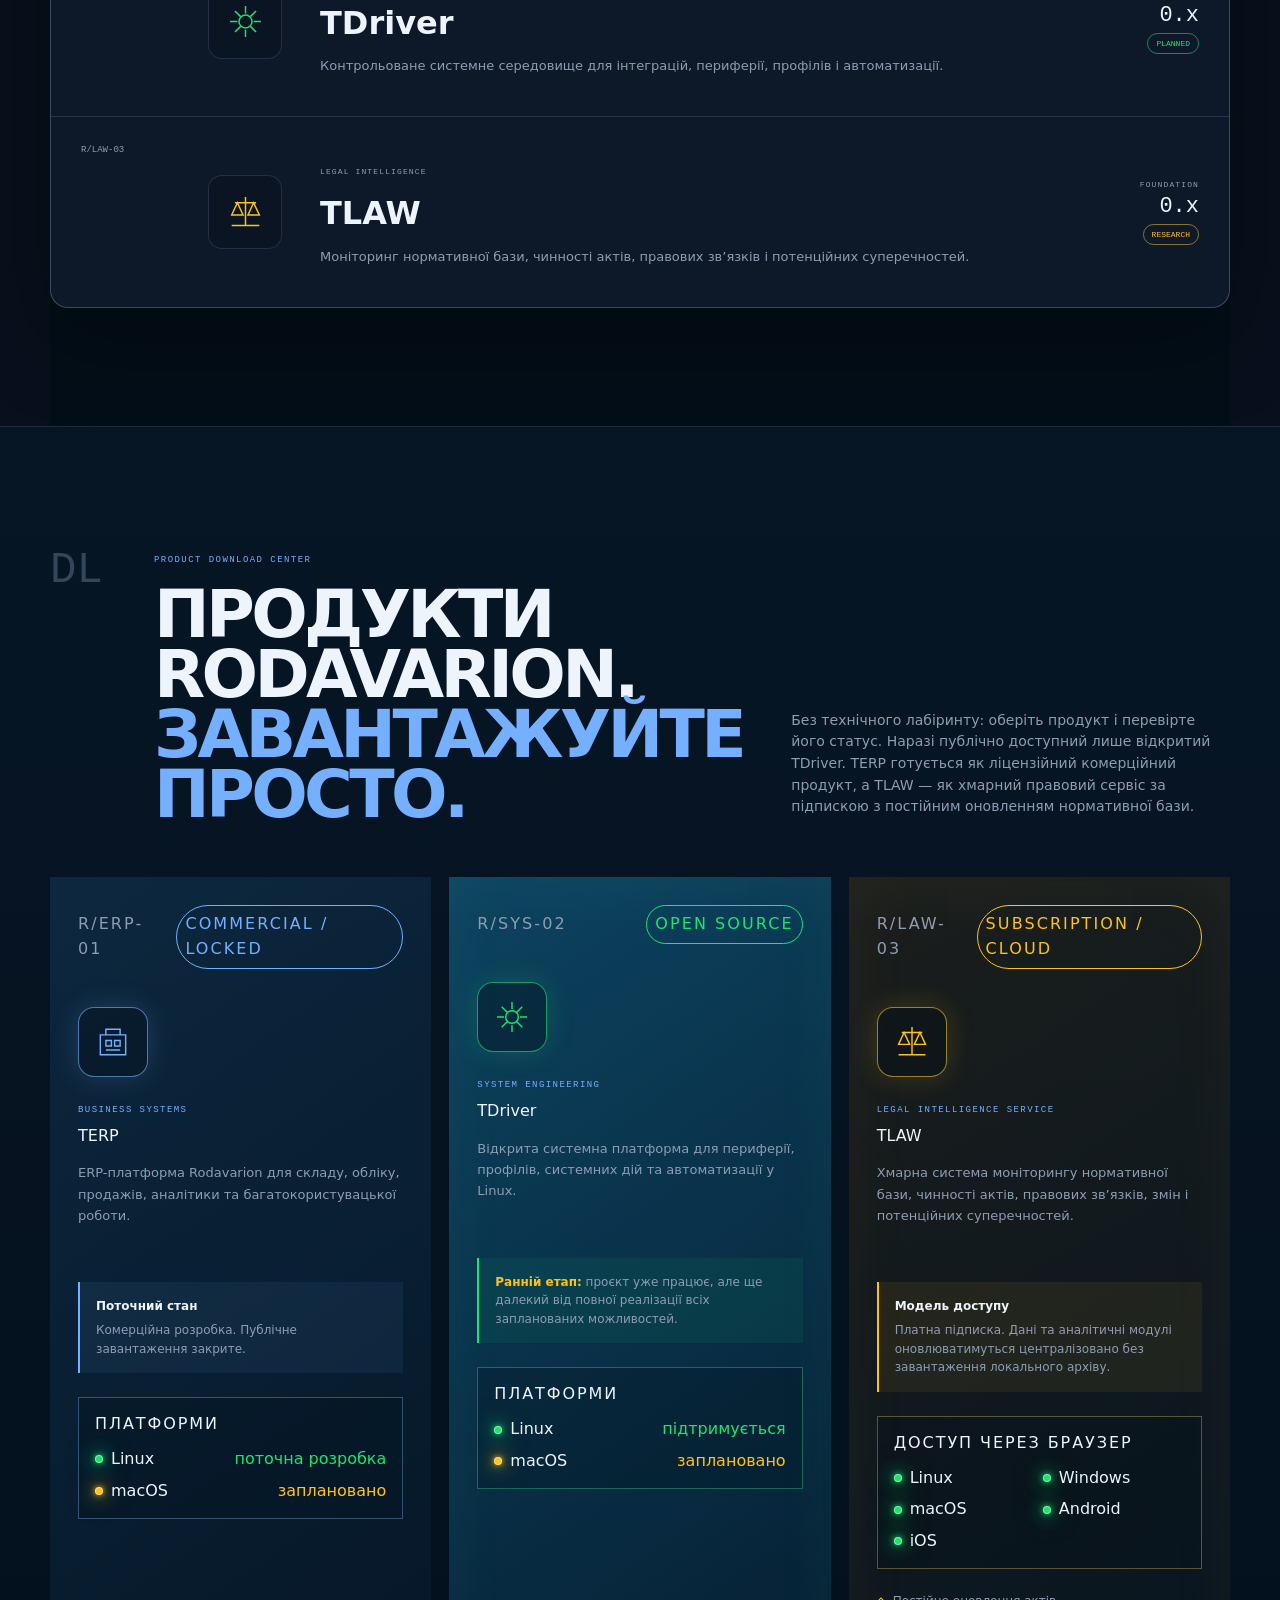
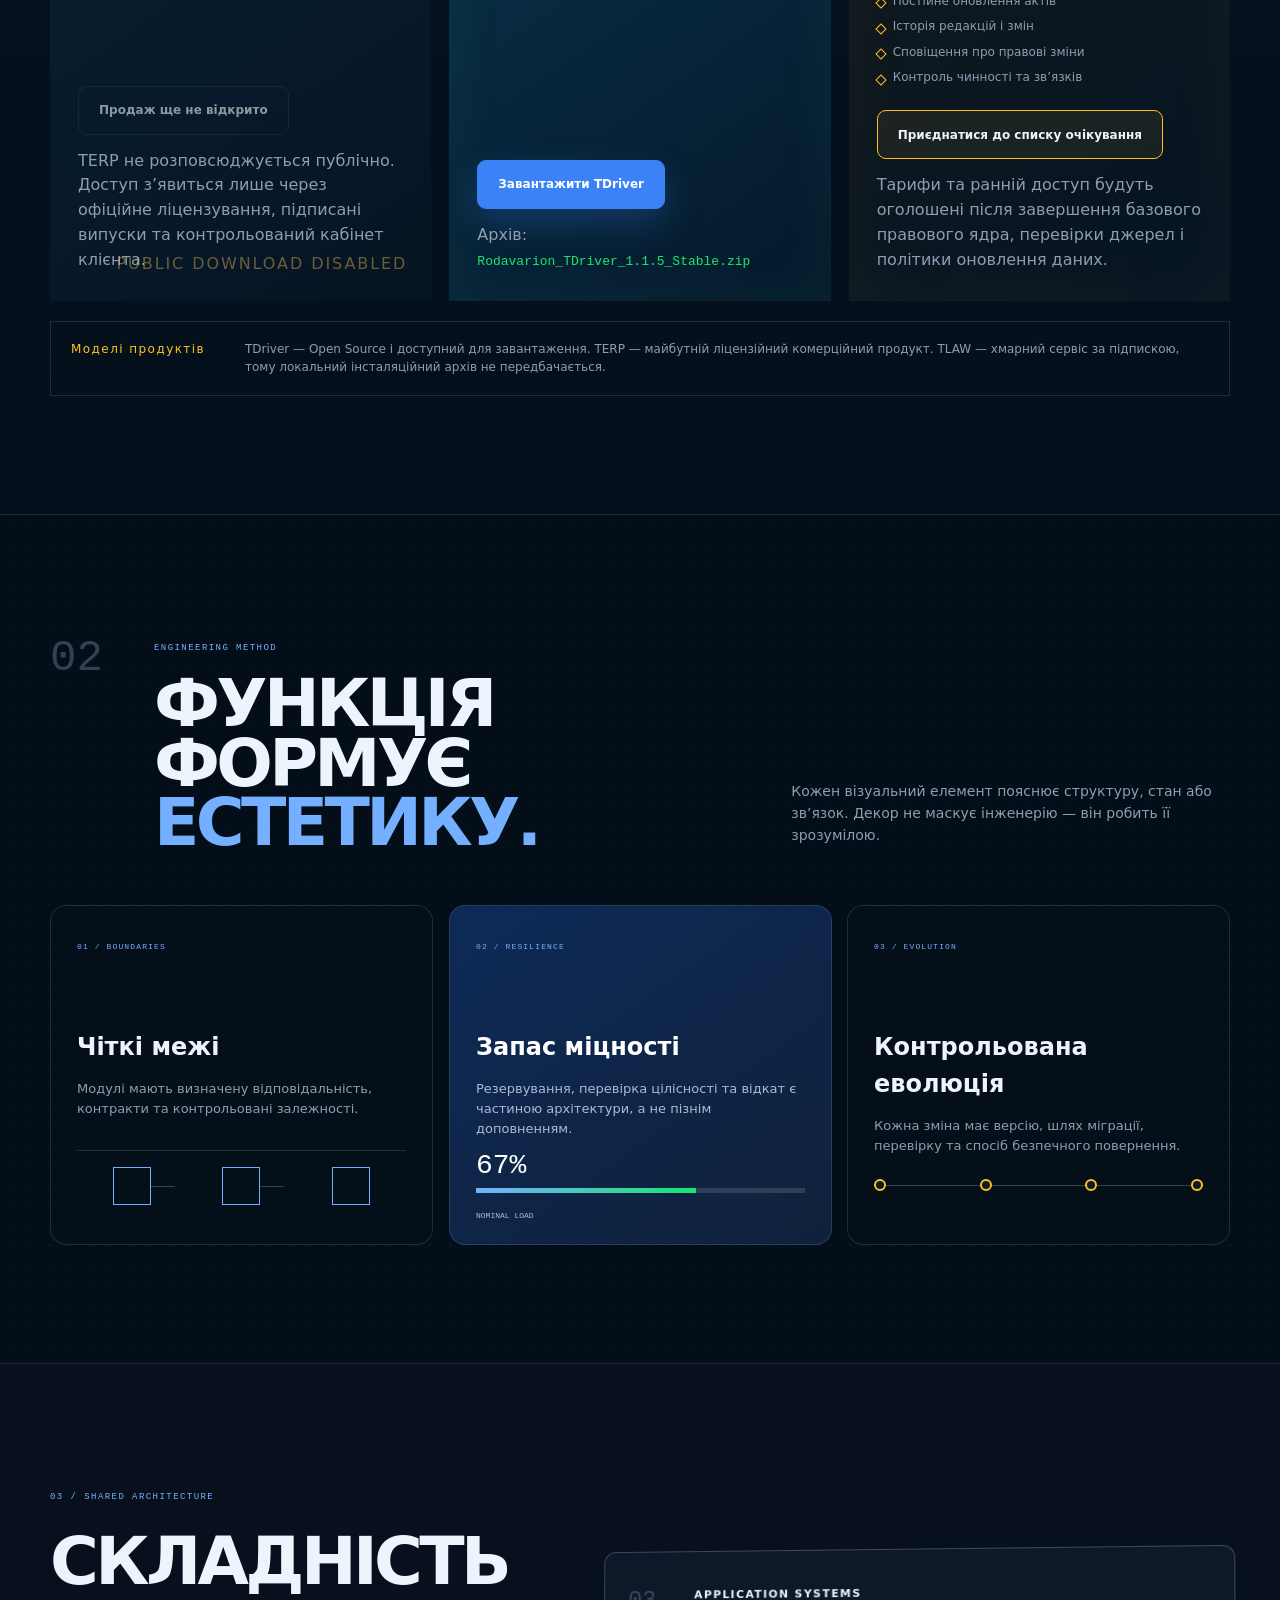
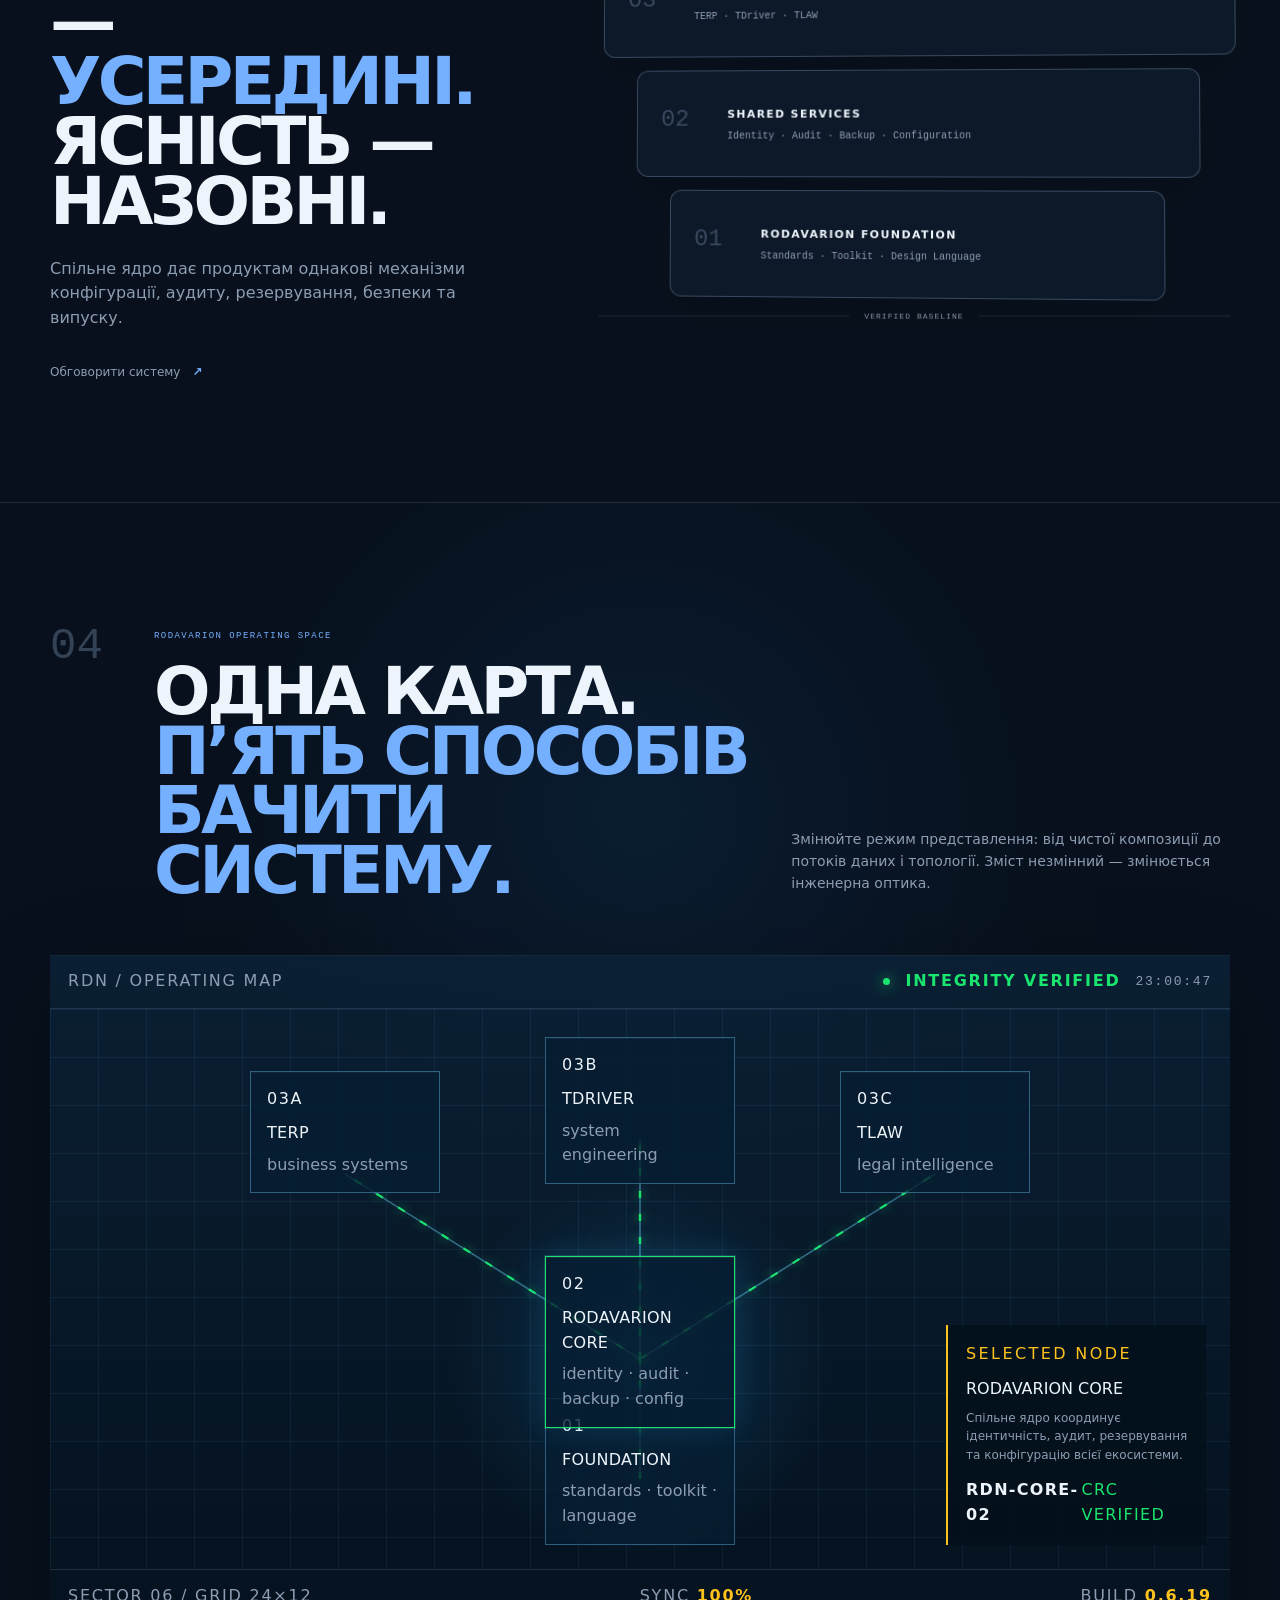
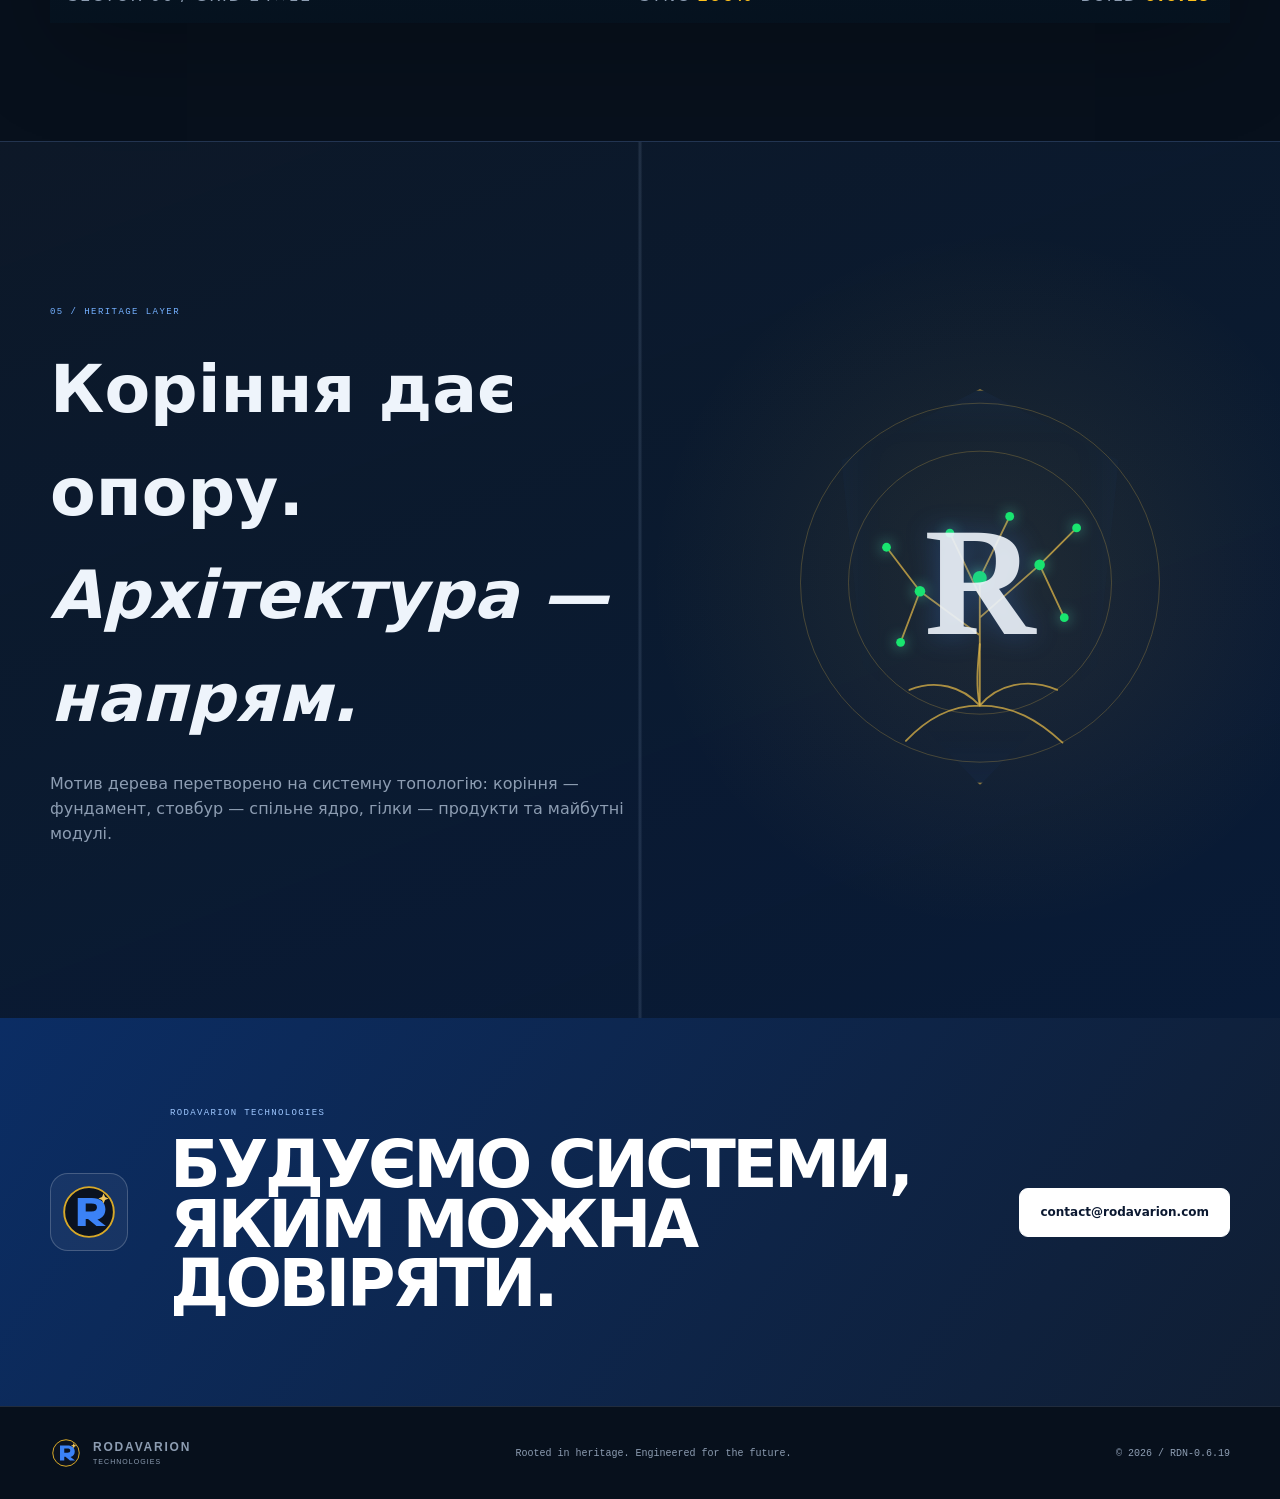
==== commit db293401: "Publish TDriver 1.1.5 Stable" ====
--- a/index.html
+++ b/index.html
@@ -96,8 +96,8 @@
           <p>Відкрита системна платформа для периферії, профілів, системних дій та автоматизації у Linux.</p>
           <div class="download-warning"><strong>Ранній етап:</strong> проєкт уже працює, але ще далекий від повної реалізації всіх запланованих можливостей.</div>
           <div class="platform-matrix" aria-label="Платформи TDriver"><b>Платформи</b><span class="platform-supported"><i></i>Linux <small>підтримується</small></span><span class="platform-planned"><i></i>macOS <small>заплановано</small></span></div>
-          <a class="btn btn-primary product-download" href="/downloads/TDriver_1.0.1_Source.zip" download>Завантажити TDriver</a>
-          <small>Архів: <code>TDriver_1.0.1_Source.zip</code></small>
+          <a class="btn btn-primary product-download" href="/downloads/Rodavarion_TDriver_1.1.5_Stable.zip" download>Завантажити TDriver</a>
+          <small>Архів: <code>Rodavarion_TDriver_1.1.5_Stable.zip</code></small>
         </article>
 
         <article class="download-card law-card subscription-card reveal" id="download-tlaw">
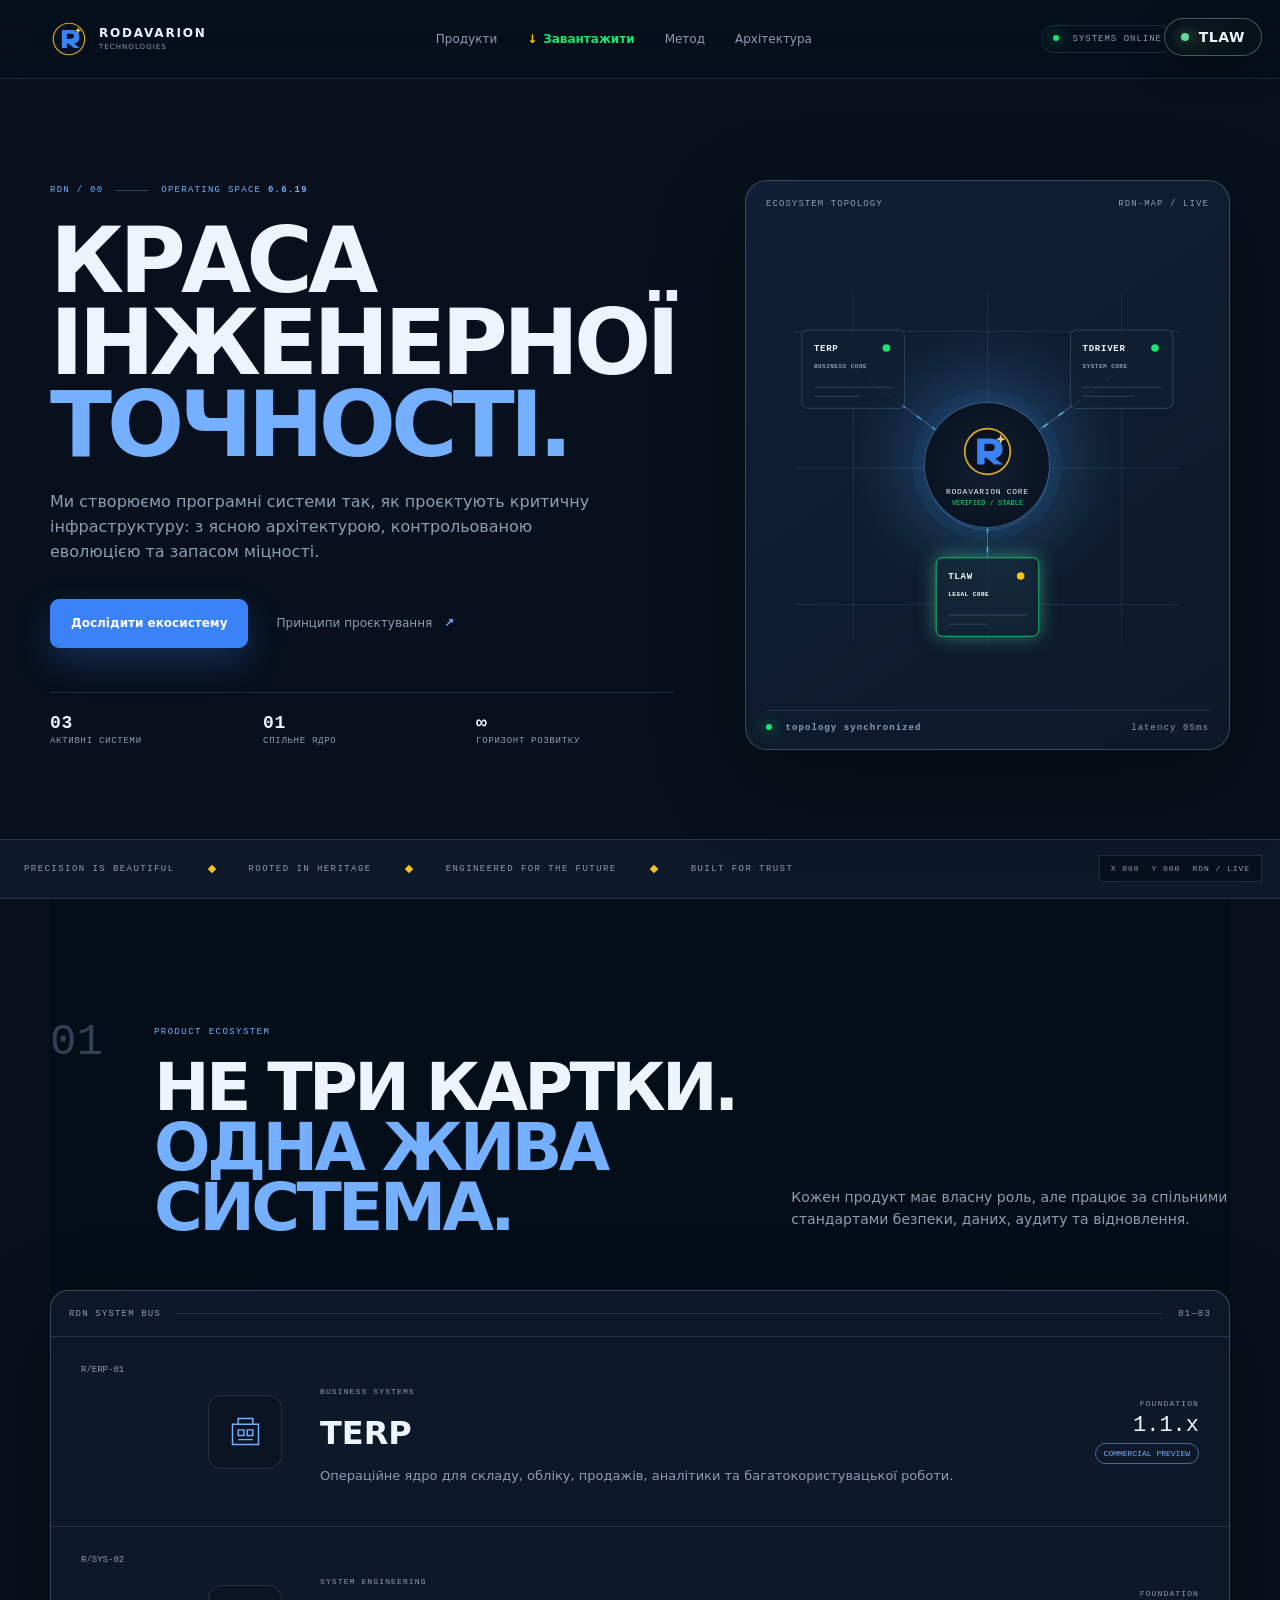
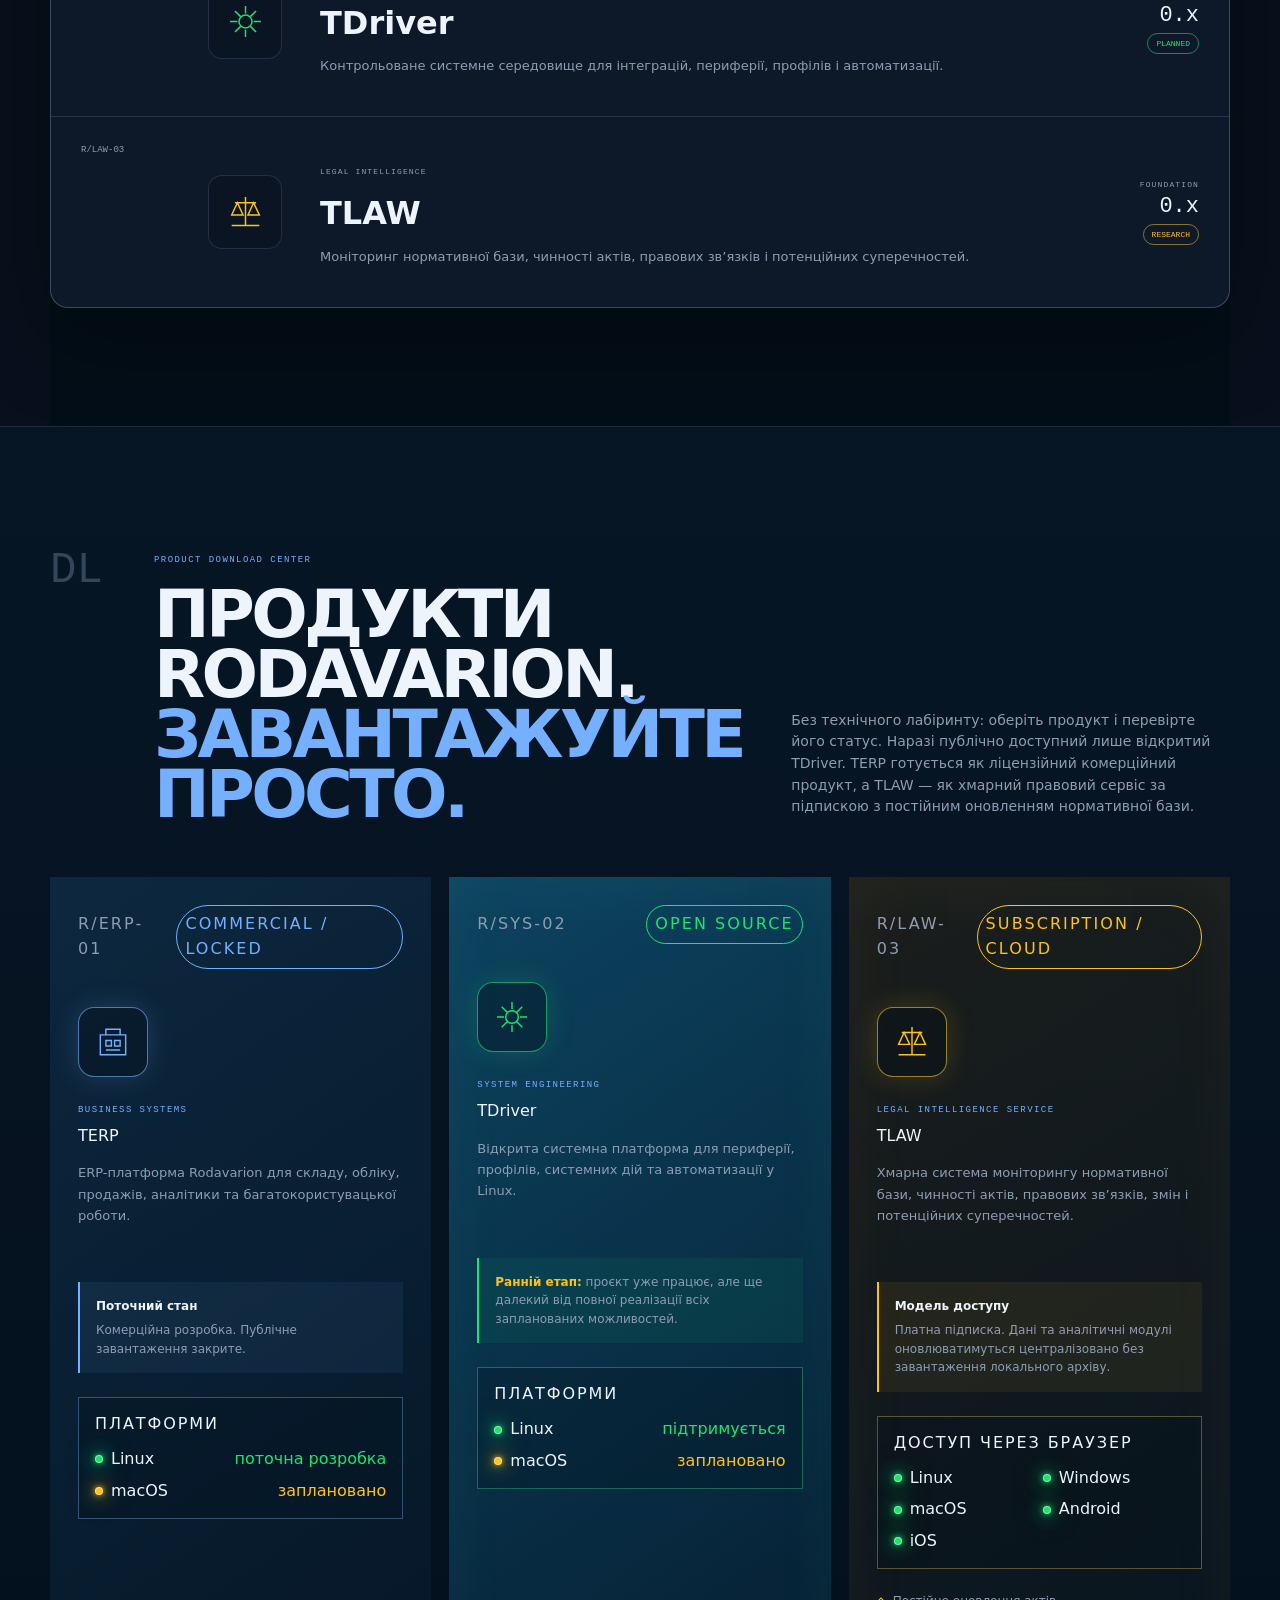
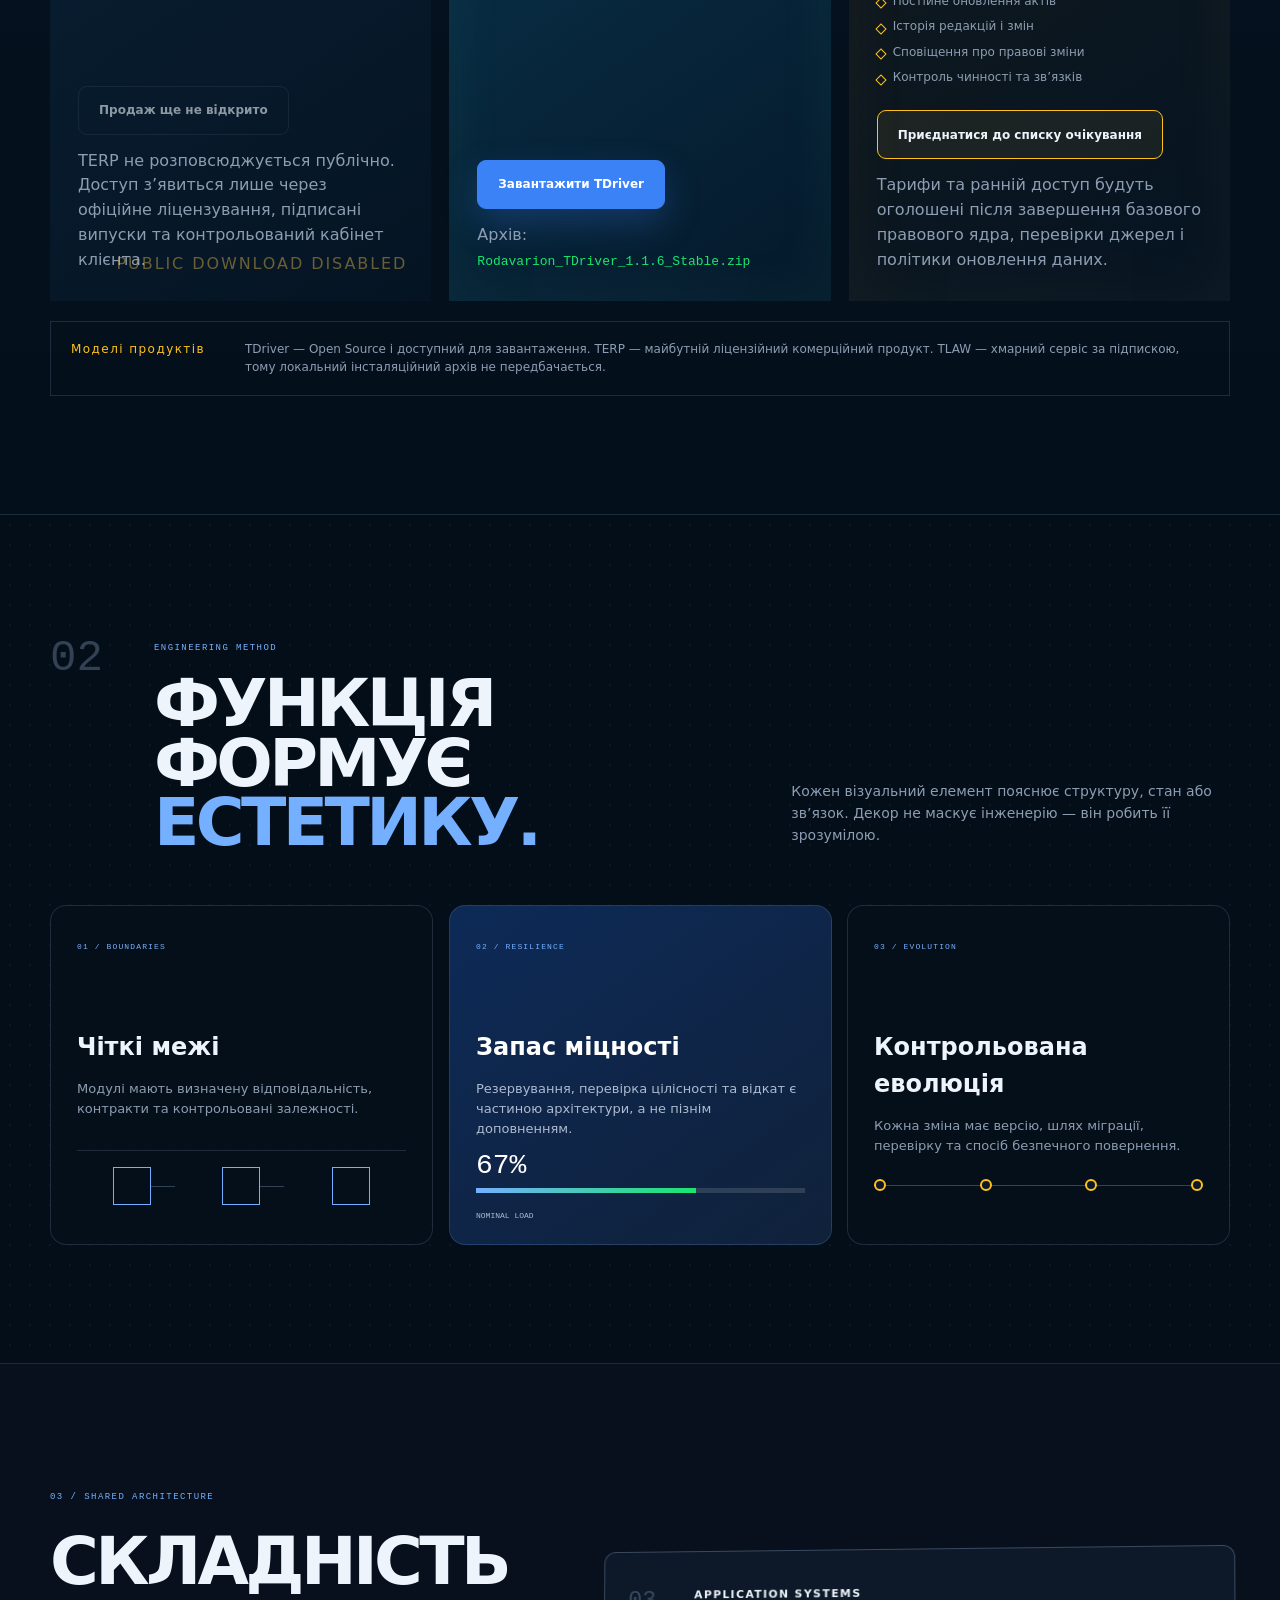
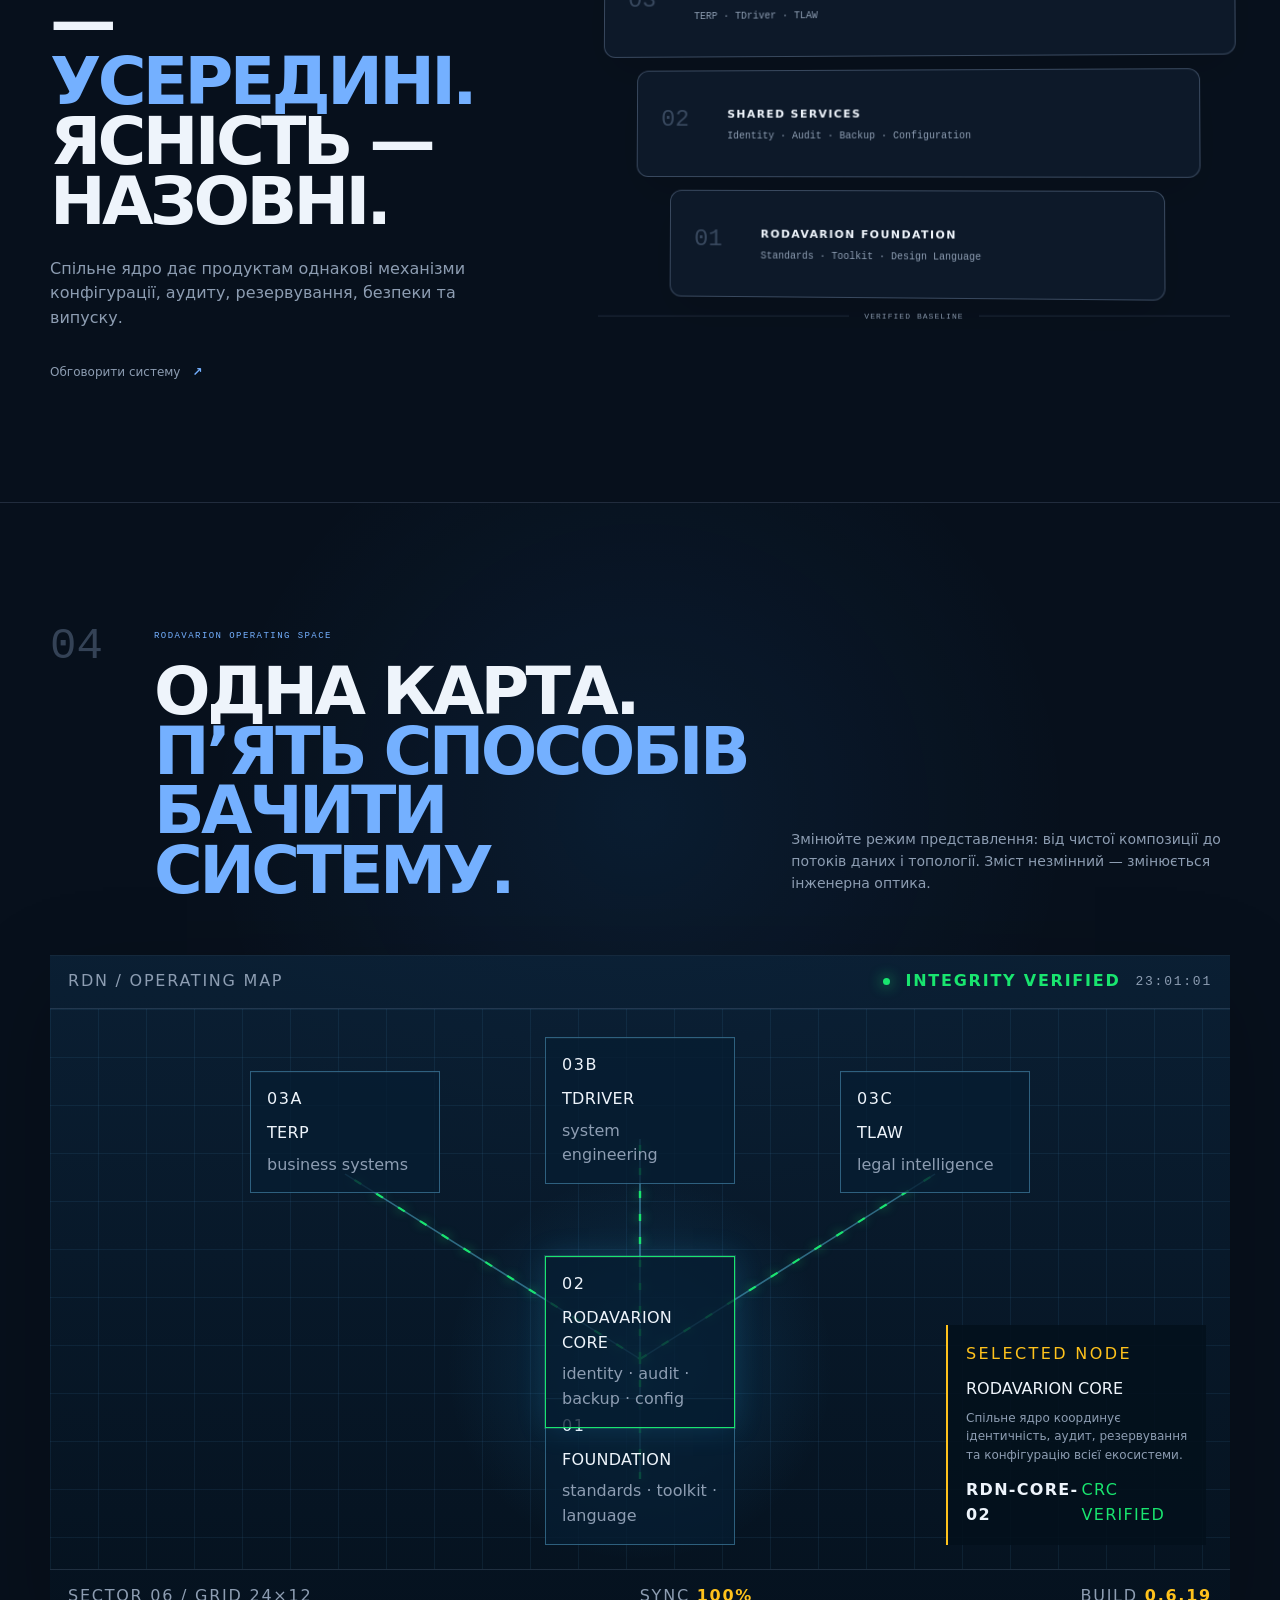
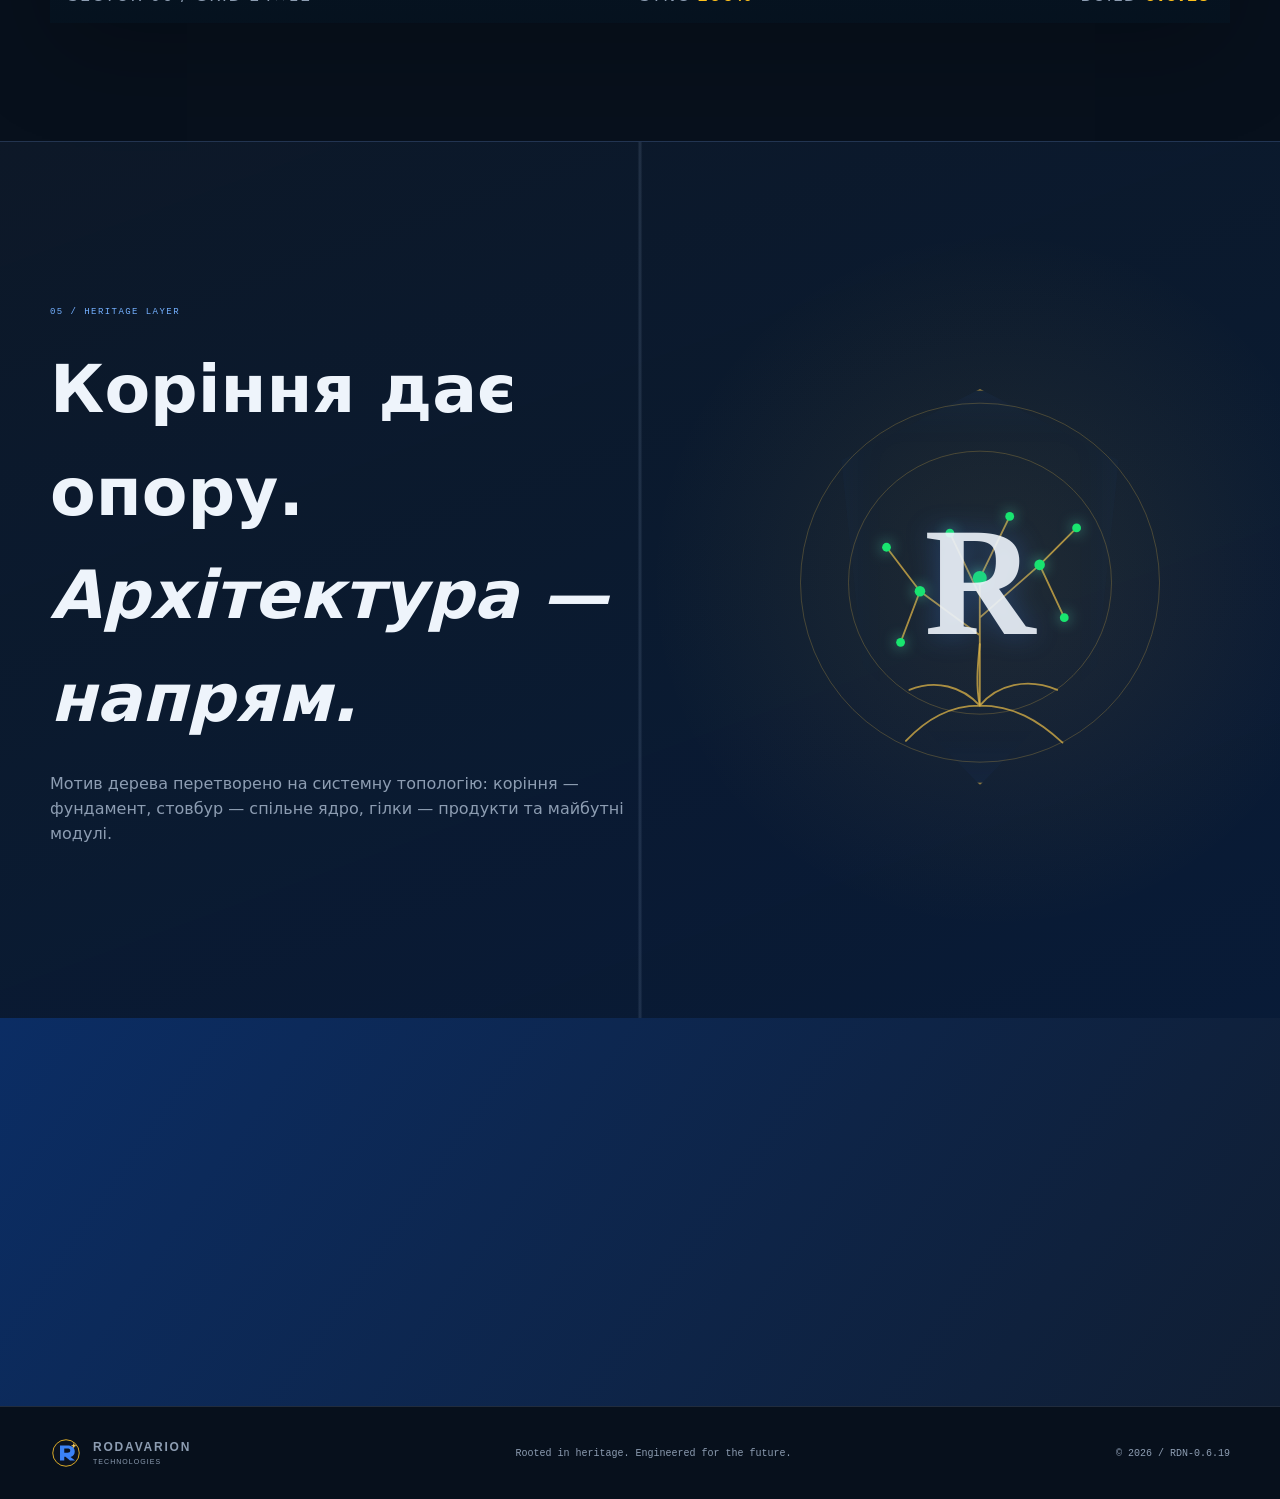
==== commit b6c38cfc: "Publish TDriver 1.1.6 Stable" ====
--- a/index.html
+++ b/index.html
@@ -96,8 +96,8 @@
           <p>Відкрита системна платформа для периферії, профілів, системних дій та автоматизації у Linux.</p>
           <div class="download-warning"><strong>Ранній етап:</strong> проєкт уже працює, але ще далекий від повної реалізації всіх запланованих можливостей.</div>
           <div class="platform-matrix" aria-label="Платформи TDriver"><b>Платформи</b><span class="platform-supported"><i></i>Linux <small>підтримується</small></span><span class="platform-planned"><i></i>macOS <small>заплановано</small></span></div>
-          <a class="btn btn-primary product-download" href="/downloads/Rodavarion_TDriver_1.1.5_Stable.zip" download>Завантажити TDriver</a>
-          <small>Архів: <code>Rodavarion_TDriver_1.1.5_Stable.zip</code></small>
+          <a class="btn btn-primary product-download" href="/downloads/Rodavarion_TDriver_1.1.6_Stable.zip" download>Завантажити TDriver</a>
+          <small>Архів: <code>Rodavarion_TDriver_1.1.6_Stable.zip</code></small>
         </article>
 
         <article class="download-card law-card subscription-card reveal" id="download-tlaw">
